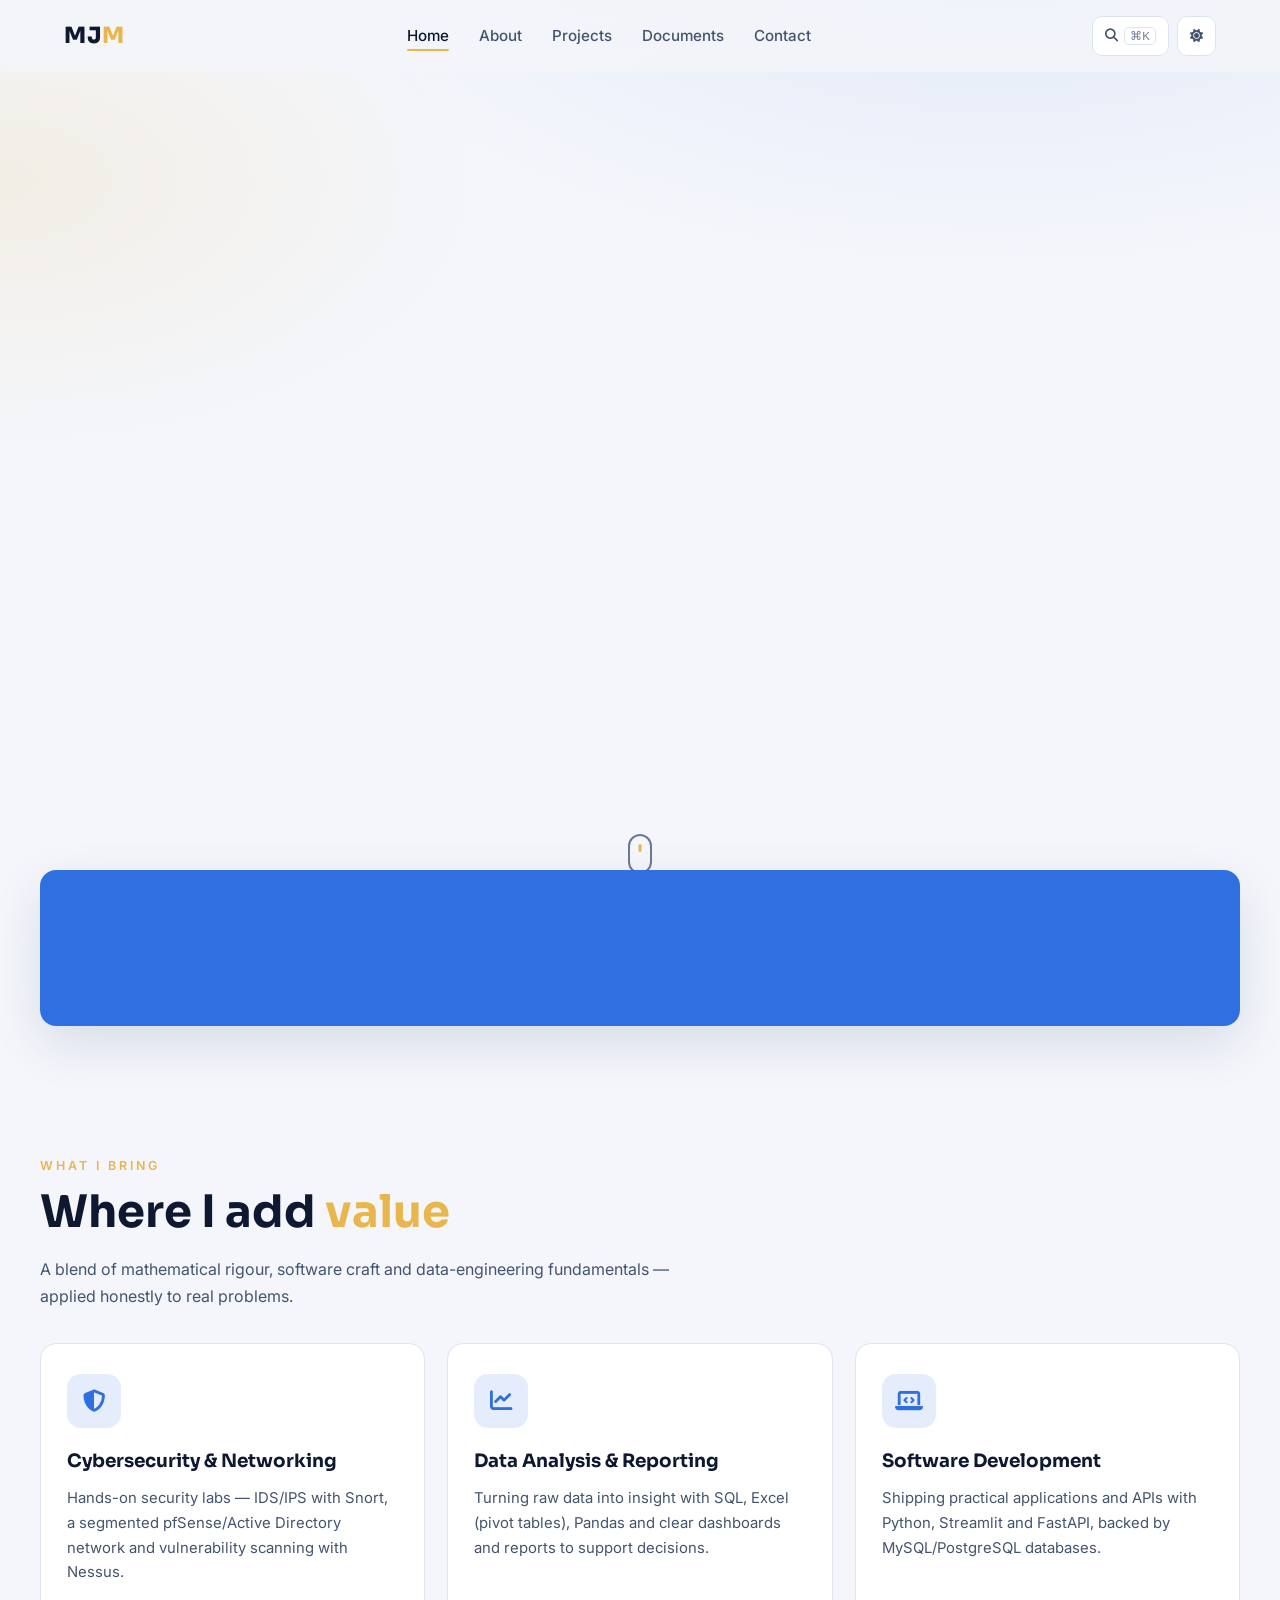
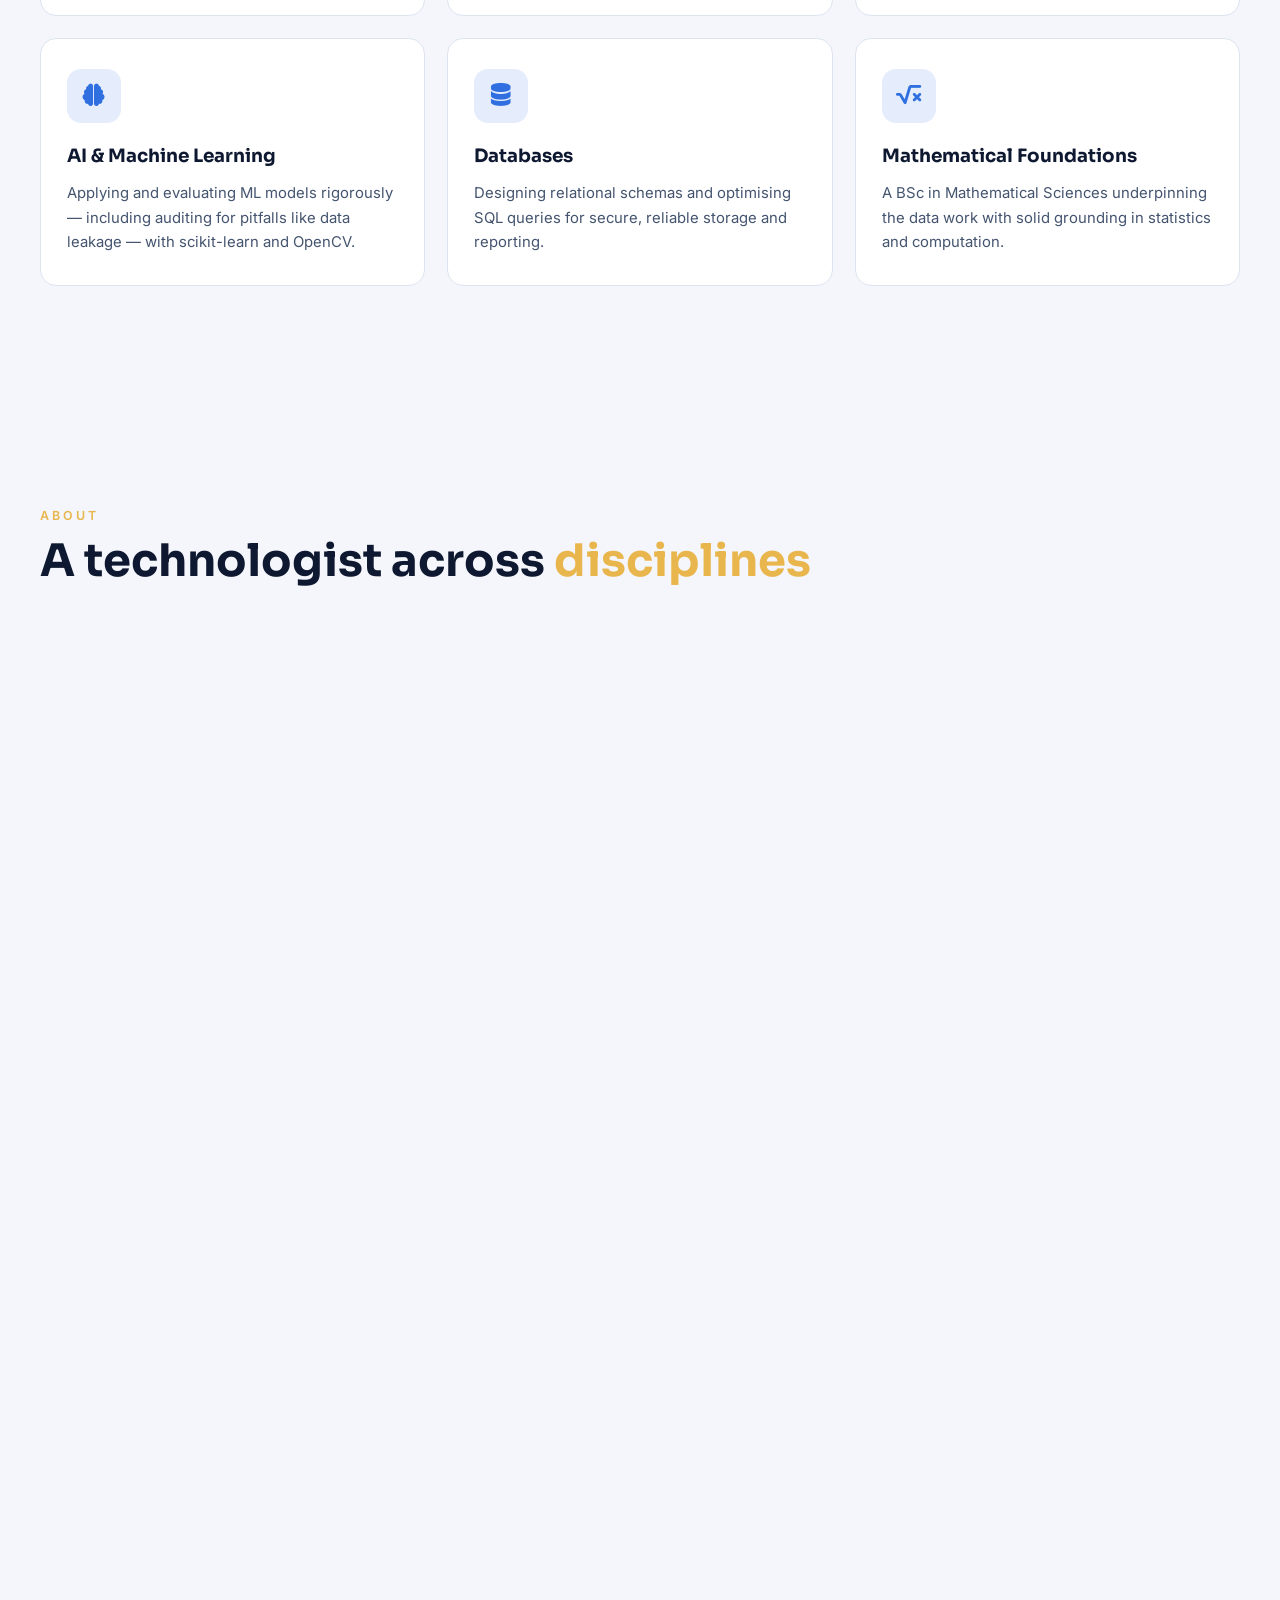
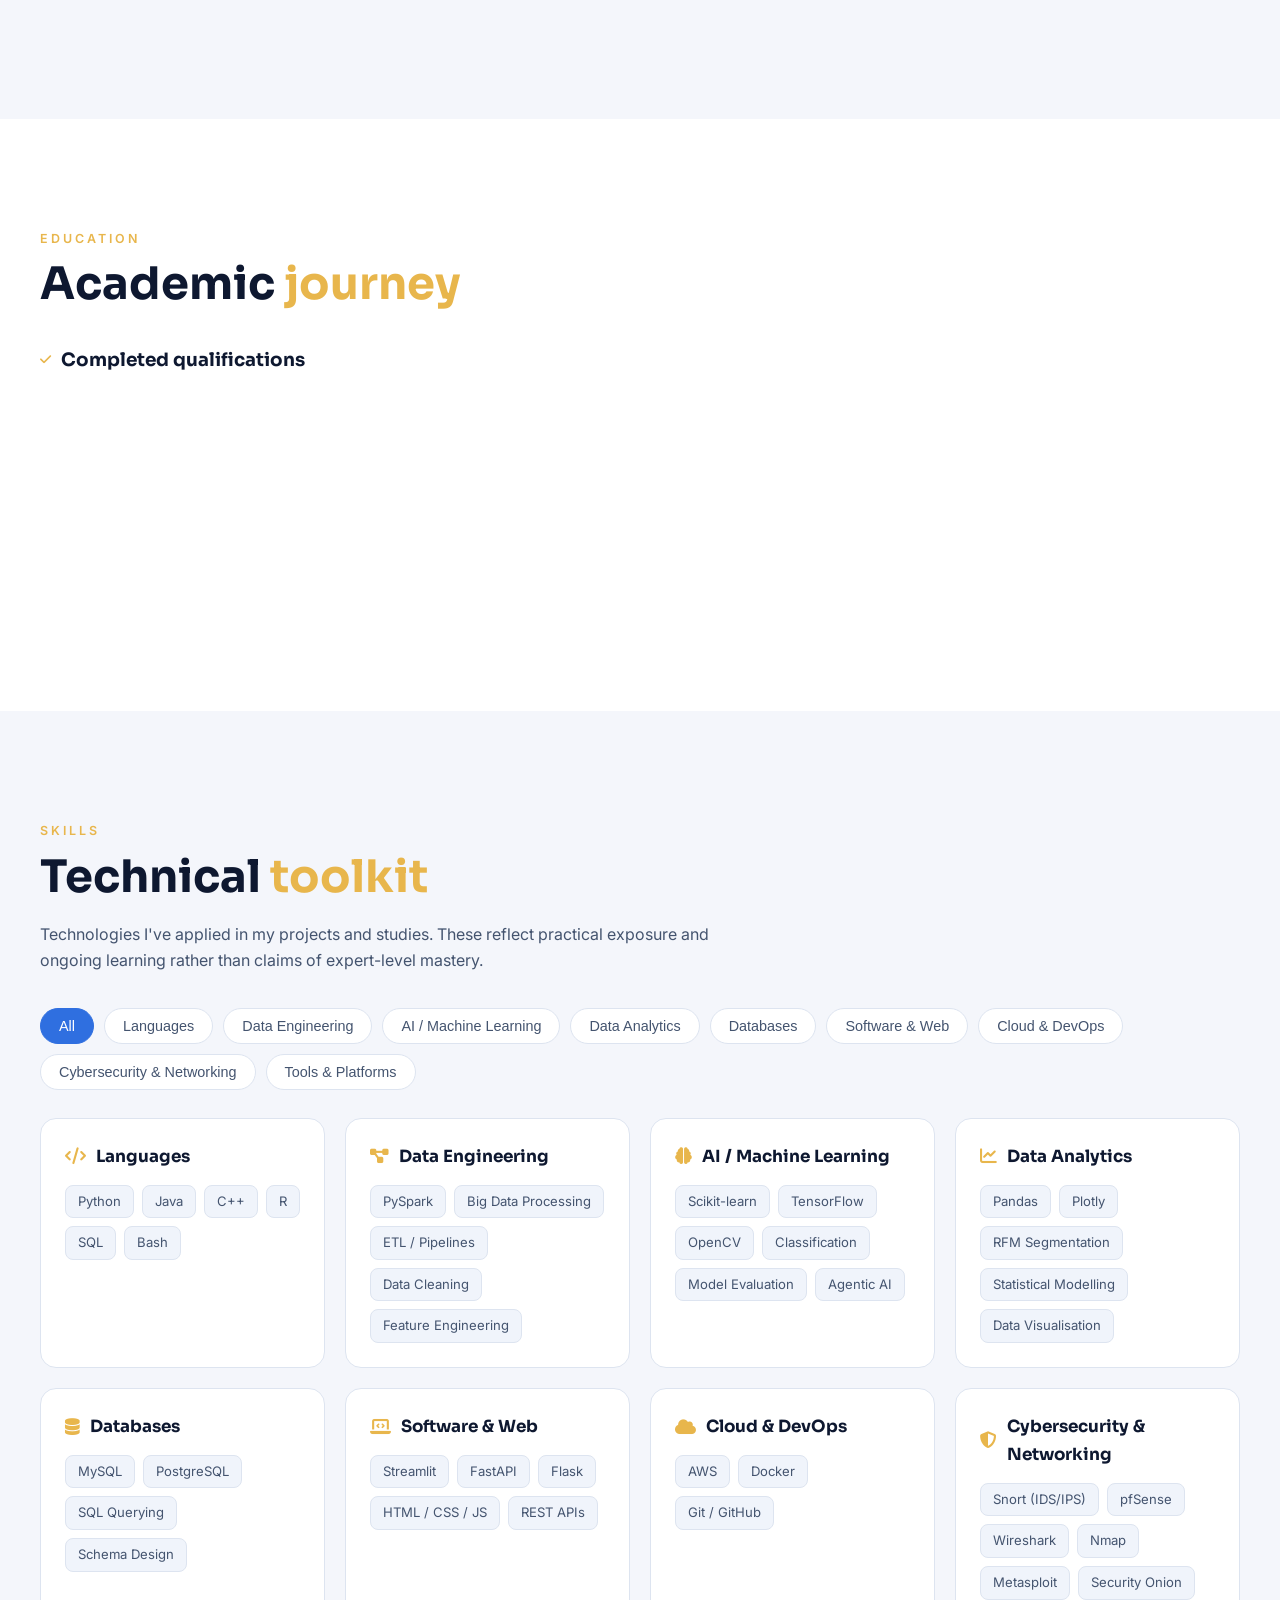
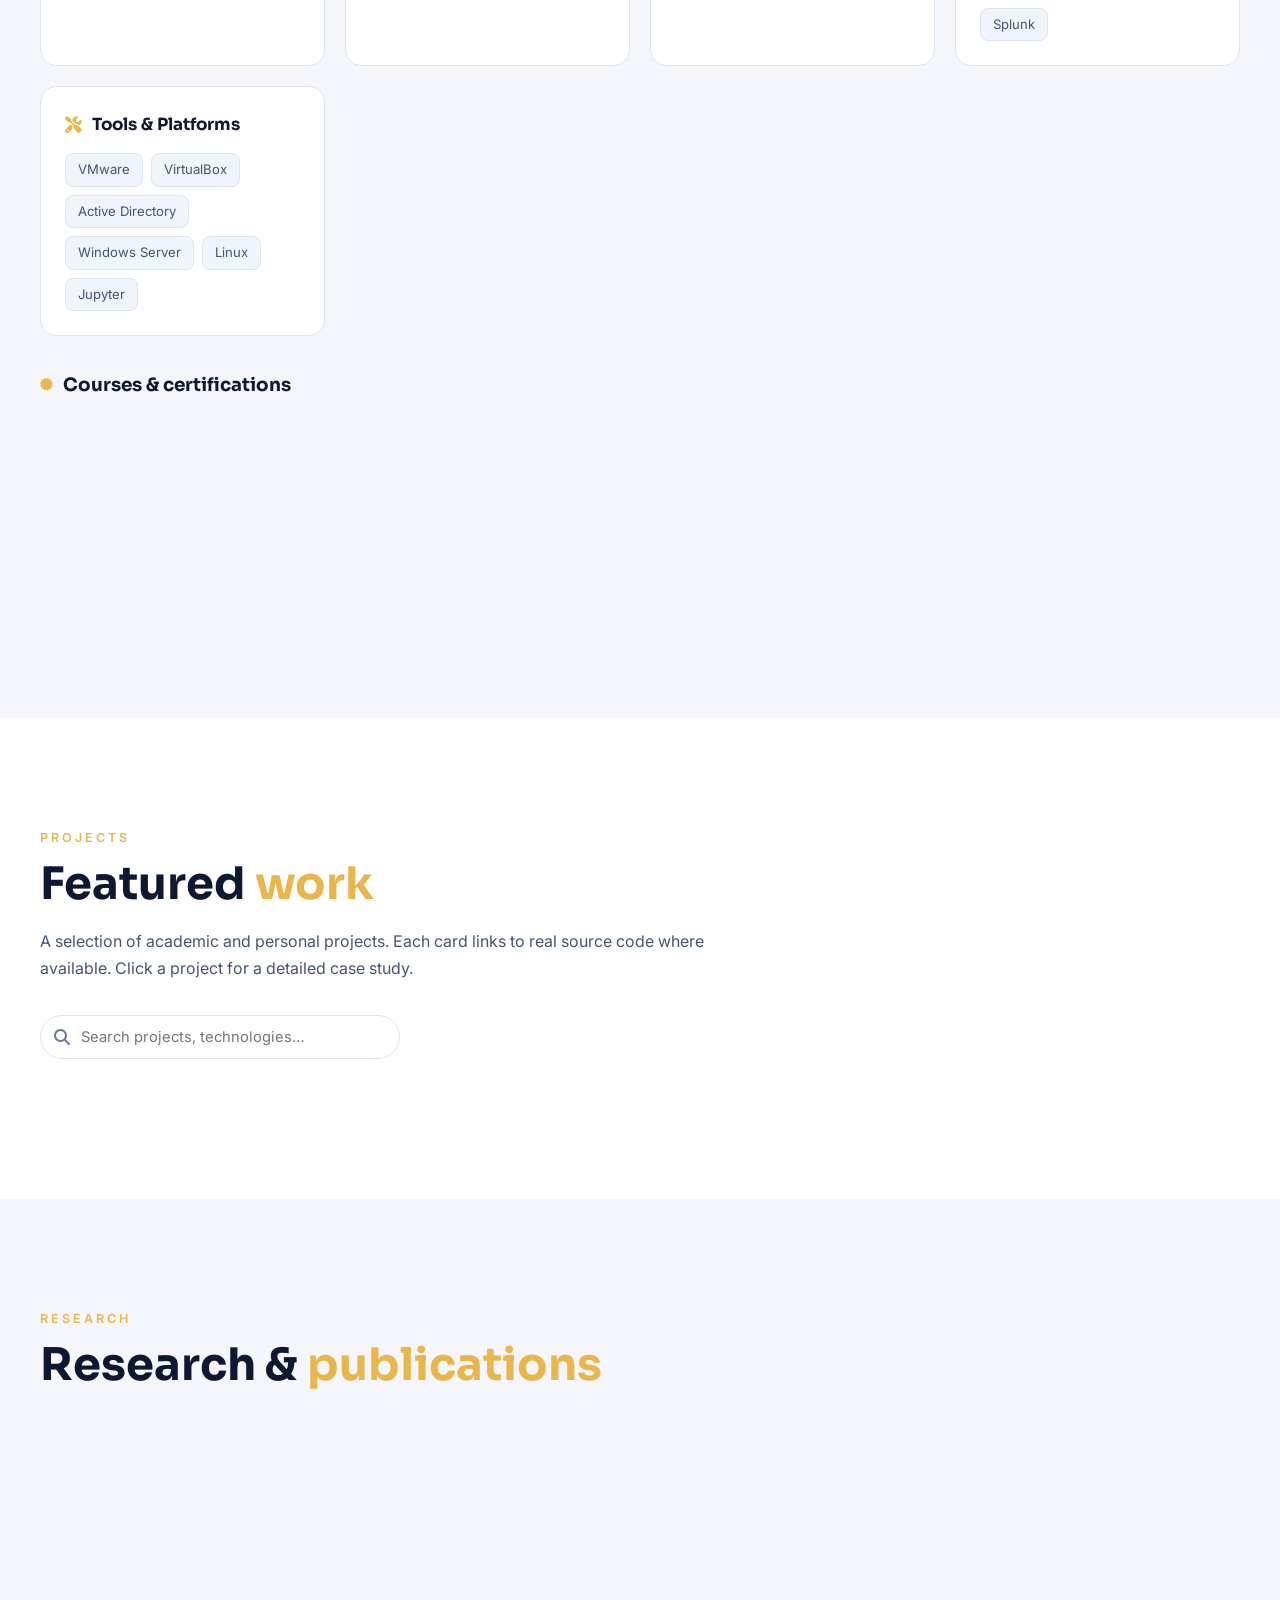
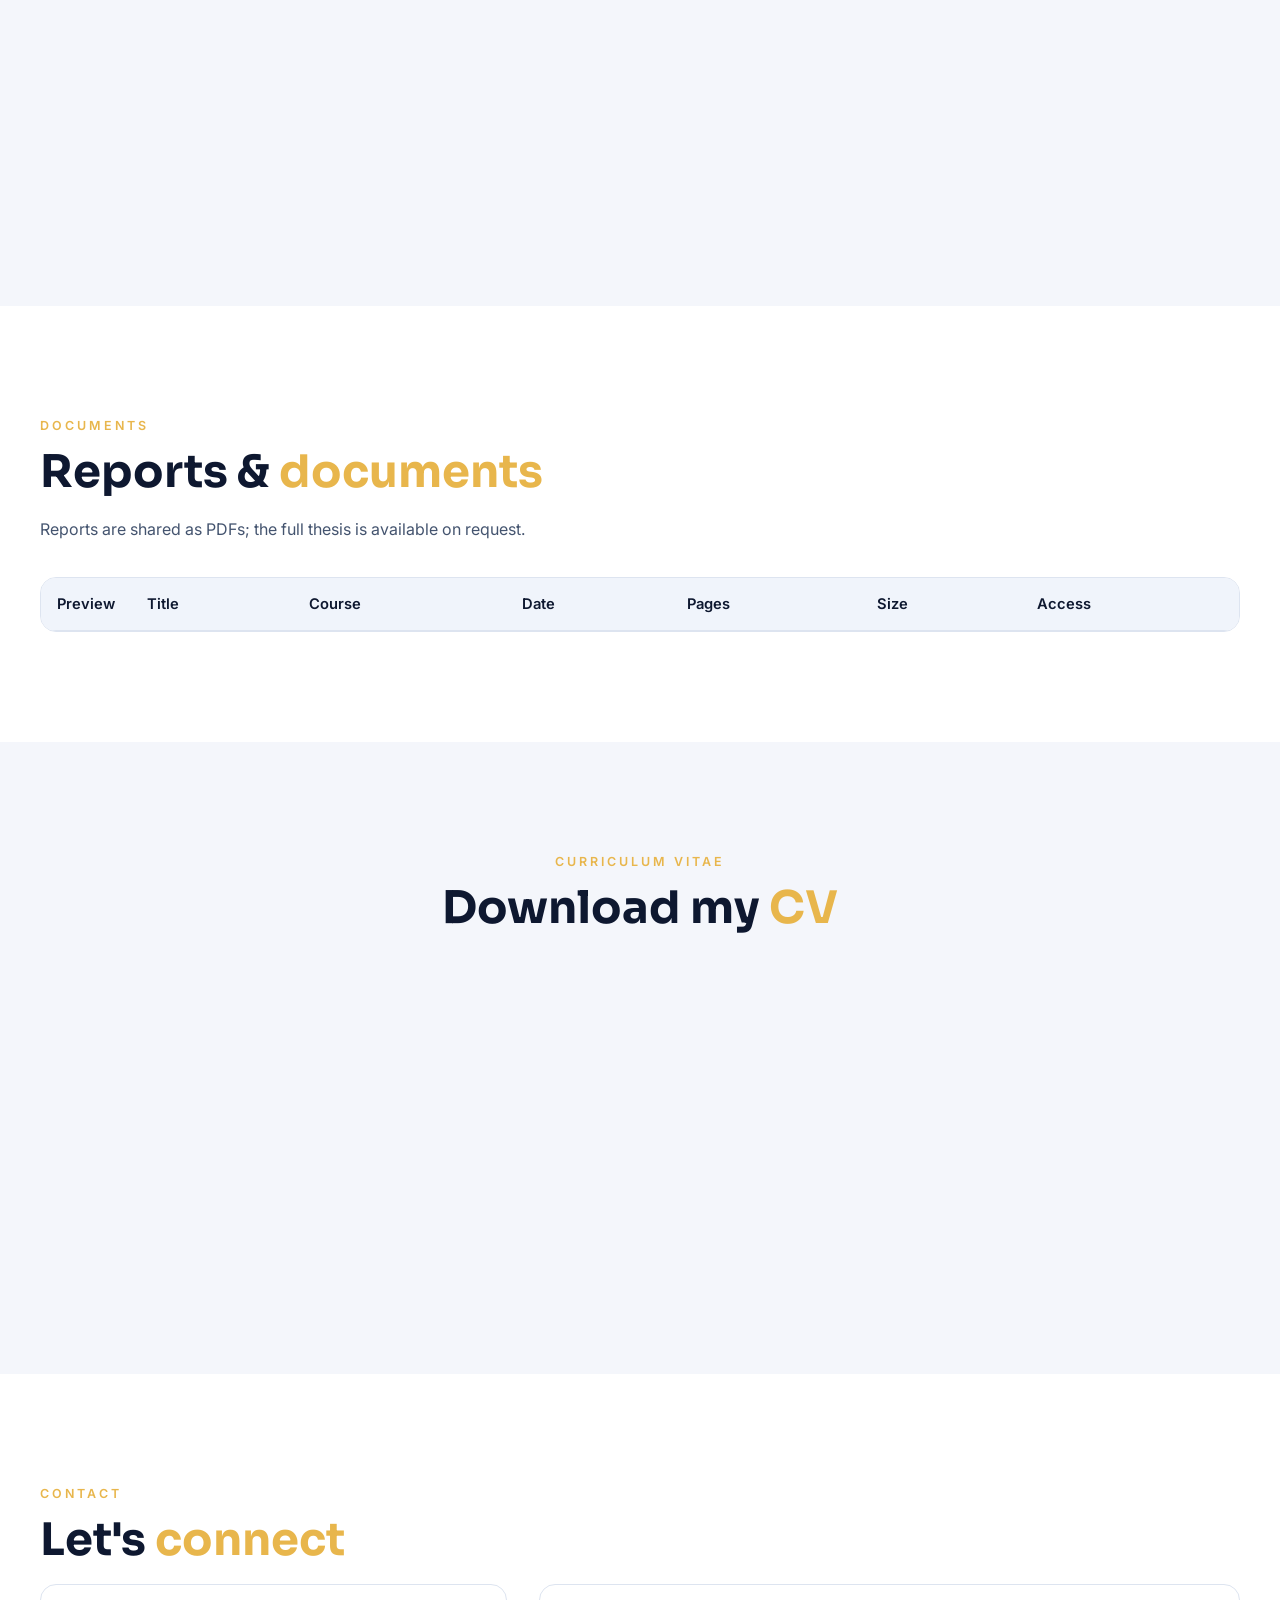
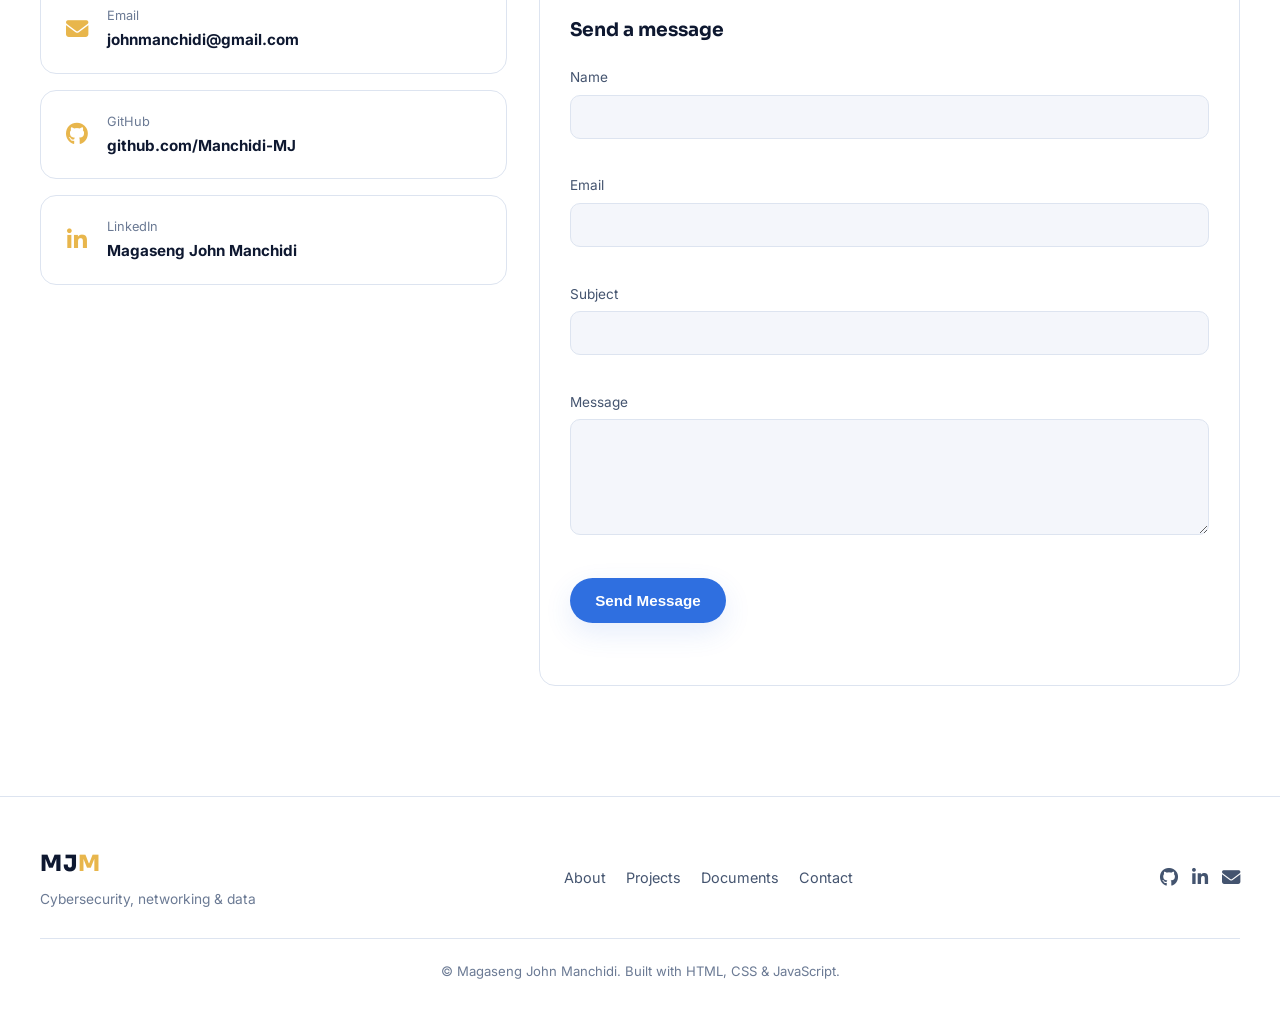
==== index.html @ a8e3e163 "Merge pull request #10 from Manchidi-MJ/p1p2/perf-a11y-prerender P1/P2: prerender (no-JS), perf, sha" ====
<!DOCTYPE html>
<html lang="en" data-theme="dark">
<head>
    <meta charset="UTF-8" />
    <meta name="viewport" content="width=device-width, initial-scale=1.0" />
    <meta name="color-scheme" content="dark light" />

    <!-- Primary Meta -->
    <title>Magaseng John Manchidi | Cybersecurity &amp; Data Analysis</title>
    <meta name="description" content="Magaseng John Manchidi — BSc Honours Computer Science (University of Limpopo, 2025), Johannesburg. Entry-level cybersecurity / SOC / network security and data analysis / reporting. Projects, research and skills." />
    <meta name="author" content="Magaseng John Manchidi" />
    <meta name="keywords" content="Magaseng John Manchidi, Cybersecurity, SOC Analyst, Network Security, Data Analysis, Data Reporting, Snort, IDS IPS, Computer Science, University of Limpopo, Johannesburg, Portfolio" />
    <link rel="canonical" href="https://manchidi-mj.github.io/my-portfolio/" />

    <!-- Open Graph -->
    <meta property="og:type" content="website" />
    <meta property="og:title" content="Magaseng John Manchidi | Cybersecurity &amp; Data Analysis" />
    <meta property="og:description" content="Computer Science Honours graduate building secure networks and turning data into decisions. Entry-level security &amp; data roles. Explore projects, research and skills." />
    <meta property="og:url" content="https://manchidi-mj.github.io/my-portfolio/" />
    <meta property="og:image" content="https://manchidi-mj.github.io/my-portfolio/images/og-image.jpg" />
    <meta property="og:image:alt" content="Magaseng John Manchidi — Cybersecurity & Data Analysis portfolio" />
    <meta property="og:image:width" content="1200" />
    <meta property="og:image:height" content="630" />
    <meta property="og:site_name" content="Magaseng John Manchidi" />

    <!-- Twitter -->
    <meta name="twitter:card" content="summary_large_image" />
    <meta name="twitter:title" content="Magaseng John Manchidi | Cybersecurity &amp; Data Analysis" />
    <meta name="twitter:description" content="CS Honours graduate building secure networks and turning data into decisions. Security &amp; data projects and research." />
    <meta name="twitter:image" content="https://manchidi-mj.github.io/my-portfolio/images/og-image.jpg" />

    <!-- Favicon (inline SVG) -->
    <link rel="icon" href="data:image/svg+xml,%3Csvg xmlns='http://www.w3.org/2000/svg' viewBox='0 0 100 100'%3E%3Crect width='100' height='100' rx='22' fill='%230b1220'/%3E%3Ctext x='50' y='68' font-family='Georgia,serif' font-size='54' font-weight='700' text-anchor='middle' fill='%23e8b64c'%3EMJ%3C/text%3E%3C/svg%3E" />

    <link rel="preconnect" href="https://fonts.googleapis.com" />
    <link rel="preconnect" href="https://fonts.gstatic.com" crossorigin />
    <link rel="stylesheet" href="https://fonts.googleapis.com/css2?family=Inter:wght@400;500;600;700&family=Sora:wght@600;700;800&display=swap" />
    <link rel="stylesheet" href="https://cdnjs.cloudflare.com/ajax/libs/font-awesome/6.5.1/css/all.min.css" />
    <link rel="stylesheet" href="style.css?v=2025103106" />

    <!-- Structured data -->
    <script type="application/ld+json">
    {
      "@context": "https://schema.org",
      "@type": "Person",
      "name": "Magaseng John Manchidi",
      "url": "https://manchidi-mj.github.io/my-portfolio/",
      "image": "https://manchidi-mj.github.io/my-portfolio/images/og-image.jpg",
      "email": "mailto:johnmanchidi@gmail.com",
      "sameAs": [
        "https://github.com/Manchidi-MJ",
        "https://www.linkedin.com/in/magaseng-john-manchidi-920442255/"
      ],
      "jobTitle": "Computer Science Honours Graduate — Cybersecurity & Data Analysis",
      "address": { "@type": "PostalAddress", "addressLocality": "Johannesburg", "addressCountry": "ZA" },
      "alumniOf": [
        { "@type": "CollegeOrUniversity", "name": "University of Limpopo" }
      ],
      "knowsAbout": ["Cybersecurity", "Network Security", "Intrusion Detection", "Data Analysis", "Data Reporting", "Computer Science", "Machine Learning"]
    }
    </script>
</head>
<body>
    <a class="skip-link" href="#main">Skip to content</a>

    <noscript>
        <div style="background:#e8b64c;color:#0b1220;padding:12px 16px;text-align:center;font-family:system-ui,sans-serif">
            This portfolio works best with JavaScript enabled. Some interactive sections (projects, skills, GitHub) need it to load.
        </div>
    </noscript>

    <!-- Loader -->
    <div class="loader" id="loader" aria-hidden="true">
        <div class="loader-content">
            <div class="loader-mark">MJM</div>
            <div class="loader-bar"><span></span></div>
        </div>
    </div>

    <!-- Scroll progress -->
    <div class="scroll-progress" id="scrollProgress" aria-hidden="true"></div>

    <!-- Header -->
    <header id="header">
        <nav class="nav" aria-label="Primary">
            <a href="#home" class="logo" aria-label="Home — Magaseng John Manchidi">
                <span class="logo-mark">MJ<span class="accent">M</span></span>
            </a>

            <ul class="nav-links" id="navLinks">
                <li><a href="#home" class="nav-link active">Home</a></li>
                <li><a href="#about" class="nav-link">About</a></li>
                <li><a href="#projects" class="nav-link">Projects</a></li>
                <li><a href="#documents" class="nav-link">Documents</a></li>
                <li><a href="#contact" class="nav-link">Contact</a></li>
            </ul>

            <div class="nav-actions">
                <button class="icon-btn palette-trigger" id="paletteTrigger" aria-label="Open command palette (Ctrl or Cmd + K)" title="Search (Ctrl/Cmd + K)">
                    <i class="fas fa-magnifying-glass" aria-hidden="true"></i>
                    <span class="kbd-hint">⌘K</span>
                </button>
                <button class="icon-btn theme-toggle" id="themeToggle" aria-label="Toggle colour theme" aria-pressed="false" title="Toggle theme">
                    <i class="fas fa-moon" aria-hidden="true"></i>
                </button>
                <button class="menu-toggle" id="menuToggle" aria-label="Toggle navigation menu" aria-expanded="false" aria-controls="navLinks">
                    <span></span><span></span><span></span>
                </button>
            </div>
        </nav>
    </header>

    <main id="main">
        <!-- ===== HERO ===== -->
        <section id="home" class="section hero" aria-label="Introduction">
            <div class="hero-grid">
                <div class="hero-text reveal">
                    <span class="availability"><span class="dot"></span> Open to entry-level roles: SOC / network security &amp; data / reporting</span>
                    <span class="eyebrow">Hello, I'm</span>
                    <h1 class="hero-name">Magaseng&nbsp;John&nbsp;Manchidi</h1>
                    <p class="hero-headline">
                        Computer&nbsp;Science Honours graduate building <strong>secure&nbsp;networks</strong>
                        and turning <strong>data&nbsp;into&nbsp;decisions</strong>.
                    </p>
                    <p class="hero-bio">
                        BSc Honours in Computer Science (University of Limpopo, 2025), based in Johannesburg. I work across
                        two tracks — <strong>cybersecurity &amp; networking</strong> and <strong>data analysis &amp;
                        reporting</strong> — with a BSc in Mathematical Sciences underpinning the data work.
                    </p>
                    <div class="hero-buttons">
                        <a href="#projects" class="btn primary">
                            <i class="fas fa-layer-group" aria-hidden="true"></i> View projects
                        </a>
                        <a href="CV.pdf" class="btn ghost" download>
                            <i class="fas fa-file-arrow-down" aria-hidden="true"></i> Download CV
                        </a>
                        <a href="#contact" class="btn ghost">
                            <i class="fas fa-paper-plane" aria-hidden="true"></i> Contact
                        </a>
                    </div>
                    <div class="hero-socials">
                        <a href="https://github.com/Manchidi-MJ" target="_blank" rel="noopener noreferrer" aria-label="GitHub profile"><i class="fab fa-github" aria-hidden="true"></i></a>
                        <a href="https://www.linkedin.com/in/magaseng-john-manchidi-920442255/" target="_blank" rel="noopener noreferrer" aria-label="LinkedIn profile"><i class="fab fa-linkedin-in" aria-hidden="true"></i></a>
                        <a href="mailto:johnmanchidi@gmail.com" aria-label="Email"><i class="fas fa-envelope" aria-hidden="true"></i></a>
                    </div>
                </div>

                <div class="hero-visual reveal">
                    <div class="portrait">
                        <picture>
                            <source type="image/webp" srcset="images/profile-480.webp 480w, images/profile.webp 800w" sizes="(max-width: 600px) 80vw, 360px" />
                            <source type="image/jpeg" srcset="images/profile.jpg" />
                            <img src="My Picture.jpg" alt="Magaseng John Manchidi, Computer Science Honours graduate, in graduation attire" width="852" height="1003" fetchpriority="high" decoding="async" />
                        </picture>
                        <div class="portrait-ring" aria-hidden="true"></div>
                    </div>
                    <div class="hero-badges" aria-hidden="true">
                        <span class="chip"><i class="fas fa-shield-halved"></i> Snort IDS/IPS</span>
                        <span class="chip"><i class="fas fa-network-wired"></i> pfSense</span>
                        <span class="chip"><i class="fas fa-chart-line"></i> SQL &amp; Excel</span>
                        <span class="chip"><i class="fab fa-python"></i> Python</span>
                    </div>
                </div>
            </div>
            <a href="#about" class="scroll-cue" aria-label="Scroll to About">
                <span class="mouse"></span>
            </a>
        </section>

        <!-- ===== STATS BAND ===== -->
        <section class="stats-band" aria-label="At a glance">
            <div class="wrap stats-grid">
                <div class="stat reveal">
                    <span class="stat-num" data-count="2">0</span>
                    <span class="stat-label">BSc degrees<br>(Maths, CS Hons)</span>
                </div>
                <div class="stat reveal">
                    <span class="stat-num" data-count="5">0</span>
                    <span class="stat-label">Project &amp; research<br>reports</span>
                </div>
                <div class="stat reveal">
                    <span class="stat-num" data-count="66">0</span>
                    <span class="stat-label">Page Snort<br>IDS/IPS report</span>
                </div>
                <div class="stat reveal">
                    <span class="stat-num" data-count="3">0</span>
                    <span class="stat-label">Cisco / CHPC<br>courses</span>
                </div>
            </div>
        </section>

        <!-- ===== WHAT I BRING ===== -->
        <section id="services" class="section" aria-labelledby="services-title">
            <div class="wrap">
                <p class="kicker">What I bring</p>
                <h2 class="section-title" id="services-title">Where I add <span class="accent">value</span></h2>
                <p class="section-lead">
                    A blend of mathematical rigour, software craft and data-engineering fundamentals — applied honestly
                    to real problems.
                </p>
                <div class="services-grid" id="servicesGrid"></div>
            </div>
        </section>

        <!-- ===== ABOUT ===== -->
        <section id="about" class="section" aria-labelledby="about-title">
            <div class="wrap">
                <p class="kicker">About</p>
                <h2 class="section-title" id="about-title">A technologist across <span class="accent">disciplines</span></h2>
                <div class="about-layout">
                    <div class="about-photo reveal">
                        <picture>
                            <source type="image/webp" srcset="images/profile-480.webp 480w, images/profile.webp 800w" sizes="(max-width: 600px) 80vw, 360px" />
                            <source type="image/jpeg" srcset="images/profile.jpg" />
                            <img src="My Picture.jpg" alt="Magaseng John Manchidi" width="852" height="1003" loading="lazy" decoding="async" />
                        </picture>
                    </div>
                    <div class="about-body reveal">
                        <p>
                            I'm <strong>Magaseng John Manchidi</strong>, a South African <strong>Computer Science Honours
                            graduate</strong> (University of Limpopo, 2025) working across two tracks: <strong>security &amp;
                            networking</strong> and <strong>data &amp; analytics</strong>. My academic journey began with a BSc
                            in Mathematical Sciences and continued through BSc Honours in Computer Science.
                        </p>
                        <p>
                            I'm drawn to problems where mathematics, software and data meet — building data pipelines,
                            exploring machine-learning methods honestly (including auditing them for pitfalls such as data
                            leakage), and shipping practical tools. I value clear reasoning, reproducible work and
                            continuous learning across software engineering, AI/ML, databases, cloud, and cybersecurity.
                        </p>
                        <ul class="about-facts">
                            <li><i class="fas fa-location-dot" aria-hidden="true"></i> Johannesburg, South Africa</li>
                            <li><i class="fas fa-graduation-cap" aria-hidden="true"></i> BSc Honours, Computer Science (2025)</li>
                            <li><i class="fas fa-code-branch" aria-hidden="true"></i> Open to entry-level roles &amp; collaboration</li>
                        </ul>
                        <div class="about-interests" id="interestTags"></div>
                    </div>
                </div>
            </div>
        </section>

        <!-- ===== EDUCATION ===== -->
        <section id="education" class="section alt" aria-labelledby="edu-title">
            <div class="wrap">
                <p class="kicker">Education</p>
                <h2 class="section-title" id="edu-title">Academic <span class="accent">journey</span></h2>

                <h3 class="subhead"><i class="fas fa-check accent-ico" aria-hidden="true"></i> Completed qualifications</h3>
                <div class="edu-current">
                    <article class="edu-card featured reveal">
                        <span class="edu-flag">Latest</span>
                        <h4>BSc Honours in Computer Science</h4>
                        <p class="edu-org"><i class="fas fa-university" aria-hidden="true"></i> University of Limpopo, South Africa</p>
                        <p class="edu-date"><i class="fas fa-calendar" aria-hidden="true"></i> Completed 2025</p>
                        <p class="edu-note">Honours research evaluating machine-learning techniques for ransomware detection.</p>
                    </article>
                    <article class="edu-card featured reveal">
                        <span class="edu-flag">Foundation</span>
                        <h4>BSc in Mathematical Sciences</h4>
                        <p class="edu-org"><i class="fas fa-university" aria-hidden="true"></i> University of Limpopo, South Africa</p>
                        <p class="edu-date"><i class="fas fa-calendar" aria-hidden="true"></i> Completed 2024</p>
                        <p class="edu-note">Mathematical foundations in analysis, statistics and computation underpinning my data work.</p>
                    </article>
                </div>

            </div>
        </section>

        <!-- ===== SKILLS ===== -->
        <section id="skills" class="section" aria-labelledby="skills-title">
            <div class="wrap">
                <p class="kicker">Skills</p>
                <h2 class="section-title" id="skills-title">Technical <span class="accent">toolkit</span></h2>
                <p class="section-lead">
                    Technologies I've applied in my projects and studies. These reflect practical exposure and ongoing
                    learning rather than claims of expert-level mastery.
                </p>
                <div class="skills-filter" id="skillsFilter" role="tablist" aria-label="Filter skills by category"></div>
                <div class="skills-grid" id="skillsGrid"></div>

                <h3 class="subhead" id="cert-title"><i class="fas fa-certificate accent-ico" aria-hidden="true"></i> Courses &amp; certifications</h3>
                <div class="cert-grid">
                    <article class="cert-card reveal">
                        <i class="fas fa-certificate cert-ico" aria-hidden="true"></i>
                        <h4>Cisco Cybersecurity Essentials</h4>
                        <p class="cert-org">Cisco Networking Academy</p>
                    </article>
                    <article class="cert-card reveal">
                        <i class="fas fa-certificate cert-ico" aria-hidden="true"></i>
                        <h4>Cisco Data Science Essentials</h4>
                        <p class="cert-org">Cisco Networking Academy</p>
                    </article>
                    <article class="cert-card reveal">
                        <i class="fas fa-certificate cert-ico" aria-hidden="true"></i>
                        <h4>CHPC Programme</h4>
                        <p class="cert-org">NITheCS (National Institute for Theoretical and Computational Sciences)</p>
                    </article>
                </div>
            </div>
        </section>

        <!-- ===== PROJECTS ===== -->
        <section id="projects" class="section alt" aria-labelledby="proj-title">
            <div class="wrap">
                <p class="kicker">Projects</p>
                <h2 class="section-title" id="proj-title">Featured <span class="accent">work</span></h2>
                <p class="section-lead">
                    A selection of academic and personal projects. Each card links to real source code where available.
                    Click a project for a detailed case study.
                </p>

                <div class="projects-controls">
                    <div class="search-box">
                        <i class="fas fa-magnifying-glass" aria-hidden="true"></i>
                        <input type="search" id="projectSearch" placeholder="Search projects, technologies…" aria-label="Search projects" />
                    </div>
                    <div class="projects-filter" id="projectsFilter" role="tablist" aria-label="Filter projects by category"></div>
                </div>

                <div class="projects-grid" id="projectsContainer" aria-live="polite"></div>
                <p class="empty-state" id="projectsEmpty" hidden>
                    <i class="fas fa-folder-open" aria-hidden="true"></i>
                    No projects match your search. Try a different keyword or category.
                </p>
            </div>
        </section>

        <!-- ===== RESEARCH ===== -->
        <section id="research" class="section" aria-labelledby="research-title">
            <div class="wrap">
                <p class="kicker">Research</p>
                <h2 class="section-title" id="research-title">Research &amp; <span class="accent">publications</span></h2>

                <article class="research-feature reveal">
                    <span class="research-badge">Honours Thesis · 2025</span>
                    <h3>Evaluating Machine Learning Techniques for Adaptive Ransomware Detection</h3>
                    <p class="research-meta">
                        <span><i class="fas fa-users" aria-hidden="true"></i> Supervisors: Dr S.S. Mapunya, Prof M. Velempini</span>
                        <span><i class="fas fa-building-columns" aria-hidden="true"></i> University of Limpopo</span>
                    </p>
                    <p>
                        A comparative evaluation of supervised and unsupervised machine-learning models for ransomware
                        detection using public datasets (Malimg, Microsoft BIG 2015). The study examined ensemble methods —
                        reporting a best Random Forest accuracy of 99.34% on the evaluated data — and discussed feature
                        importance and adaptability toward previously unseen variants.
                    </p>
                    <div class="tag-row">
                        <span class="tag">Python</span><span class="tag">Scikit-learn</span>
                        <span class="tag">TensorFlow</span><span class="tag">Pandas</span>
                    </div>
                    <a href="mailto:johnmanchidi@gmail.com?subject=Request%20for%20full%20honours%20thesis%20(Ransomware%20Detection)&amp;body=Hi%20Magaseng%2C%20please%20could%20you%20share%20the%20full%20honours%20thesis%3F" class="link-arrow">Request full report <i class="fas fa-envelope" aria-hidden="true"></i></a>
                </article>

                <div class="research-grid" id="researchGrid"></div>
            </div>
        </section>

        <!-- ===== DOCUMENTS ===== -->
        <section id="documents" class="section alt" aria-labelledby="docs-title">
            <div class="wrap">
                <p class="kicker">Documents</p>
                <h2 class="section-title" id="docs-title">Reports &amp; <span class="accent">documents</span></h2>
                <p class="section-lead">
                    Reports are shared as PDFs; the full thesis is available on request.
                </p>
                <noscript>
                    <ul class="docs-noscript">
                        <li><a href="docs/ids-ips-snort-report.pdf">IDS/IPS with Snort — report (PDF)</a></li>
                        <li><a href="docs/cybersecurity-homelab-report.pdf">Cybersecurity HomeLab — report (PDF)</a></li>
                        <li><a href="docs/post-attack-procedures-report.pdf">Inadequate Post-Attack Procedures — report (PDF)</a></li>
                        <li><a href="docs/mobile-edge-computing-assignment.pdf">Mobile Edge Computing — research assignment (PDF)</a></li>
                        <li><a href="CV.pdf">Curriculum Vitae (PDF)</a></li>
                    </ul>
                </noscript>
                <div class="docs-table-wrap">
                    <table class="docs-table" id="docsTable" aria-label="Project and research documents">
                        <thead>
                            <tr>
                                <th scope="col" class="docs-thumb-col">Preview</th>
                                <th scope="col">Title</th>
                                <th scope="col">Course</th>
                                <th scope="col">Date</th>
                                <th scope="col">Pages</th>
                                <th scope="col">Size</th>
                                <th scope="col">Access</th>
                            </tr>
                        </thead>
                        <tbody id="docsBody"></tbody>
                    </table>
                </div>
            </div>
        </section>

        <!-- ===== CV ===== -->
        <section id="cv" class="section" aria-labelledby="cv-title">
            <div class="wrap center-wrap">
                <p class="kicker">Curriculum Vitae</p>
                <h2 class="section-title" id="cv-title">Download my <span class="accent">CV</span></h2>
                <div class="cv-card reveal" id="cvCard">
                    <i class="fas fa-file-lines cv-ico" aria-hidden="true"></i>
                    <p class="cv-text" id="cvText">
                        A dedicated, up-to-date CV file has not yet been added to this repository.
                    </p>
                    <div class="cv-actions" id="cvActions">
                        <span class="cv-pending"><i class="fas fa-circle-info" aria-hidden="true"></i> CV coming soon</span>
                    </div>
                    <p class="cv-hint" id="cvHint">
                        To enable a download button, add a privacy-checked <code>CV.pdf</code> (no phone number) to the
                        repository root — verified with <code>pdftotext</code> before publishing.
                    </p>
                </div>
            </div>
        </section>

        <!-- ===== CONTACT ===== -->
        <section id="contact" class="section alt" aria-labelledby="contact-title">
            <div class="wrap">
                <p class="kicker">Contact</p>
                <h2 class="section-title" id="contact-title">Let's <span class="accent">connect</span></h2>
                <div class="contact-layout">
                    <div class="contact-info">
                        <a class="contact-card" href="mailto:johnmanchidi@gmail.com">
                            <i class="fas fa-envelope" aria-hidden="true"></i>
                            <div><span>Email</span><strong>johnmanchidi@gmail.com</strong></div>
                        </a>
                        <a class="contact-card" href="https://github.com/Manchidi-MJ" target="_blank" rel="noopener noreferrer">
                            <i class="fab fa-github" aria-hidden="true"></i>
                            <div><span>GitHub</span><strong>github.com/Manchidi-MJ</strong></div>
                        </a>
                        <a class="contact-card" href="https://www.linkedin.com/in/magaseng-john-manchidi-920442255/" target="_blank" rel="noopener noreferrer">
                            <i class="fab fa-linkedin-in" aria-hidden="true"></i>
                            <div><span>LinkedIn</span><strong>Magaseng John Manchidi</strong></div>
                        </a>
                    </div>

                    <form class="contact-form" id="contactForm" action="https://api.web3forms.com/submit" method="POST" novalidate>
                        <input type="hidden" name="access_key" value="e11f1f1b-b689-4f02-a31f-b3d399b836d4" />
                        <input type="hidden" name="from_name" value="Portfolio Contact Form" />
                        <h3>Send a message</h3>

                        <div class="form-group">
                            <label for="cf-name">Name</label>
                            <input type="text" id="cf-name" name="name" required autocomplete="name" />
                            <span class="field-error" data-for="cf-name"></span>
                        </div>
                        <div class="form-group">
                            <label for="cf-email">Email</label>
                            <input type="email" id="cf-email" name="email" required autocomplete="email" />
                            <span class="field-error" data-for="cf-email"></span>
                        </div>
                        <div class="form-group">
                            <label for="cf-subject">Subject</label>
                            <input type="text" id="cf-subject" name="subject" required />
                            <span class="field-error" data-for="cf-subject"></span>
                        </div>
                        <div class="form-group">
                            <label for="cf-message">Message</label>
                            <textarea id="cf-message" name="message" rows="5" required></textarea>
                            <span class="field-error" data-for="cf-message"></span>
                        </div>
                        <!-- Honeypot -->
                        <input type="checkbox" name="botcheck" class="hp" style="display:none" tabindex="-1" autocomplete="off" aria-hidden="true" />

                        <button type="submit" class="btn primary" id="cfSubmit">
                            <span class="btn-label">Send Message</span>
                            <i class="fas fa-spinner fa-spin btn-spinner" aria-hidden="true"></i>
                        </button>
                        <p class="form-status" id="formStatus" role="status" aria-live="polite"></p>
                    </form>
                </div>
            </div>
        </section>
    </main>

    <!-- Back to top -->
    <button class="back-to-top" id="backToTop" aria-label="Back to top">
        <i class="fas fa-arrow-up" aria-hidden="true"></i>
    </button>

    <!-- ===== COMMAND PALETTE ===== -->
    <div class="palette-overlay" id="paletteOverlay" hidden>
        <div class="palette" role="dialog" aria-modal="true" aria-label="Command palette">
            <div class="palette-input-row">
                <i class="fas fa-magnifying-glass" aria-hidden="true"></i>
                <input type="text" id="paletteInput" placeholder="Jump to a section or action…" aria-label="Search commands" autocomplete="off" />
                <span class="palette-esc">Esc</span>
            </div>
            <ul class="palette-list" id="paletteList" role="listbox" aria-label="Commands"></ul>
            <p class="palette-empty" id="paletteEmpty" hidden>No matching commands.</p>
        </div>
    </div>

    <footer>
        <div class="footer-content">
            <div class="footer-brand">
                <span class="logo-mark">MJ<span class="accent">M</span></span>
                <p>Cybersecurity, networking &amp; data</p>
            </div>
            <nav class="footer-links" aria-label="Footer">
                <a href="#about">About</a>
                <a href="#projects">Projects</a>
                <a href="#documents">Documents</a>
                <a href="#contact">Contact</a>
            </nav>
            <div class="footer-socials">
                <a href="https://github.com/Manchidi-MJ" target="_blank" rel="noopener noreferrer" aria-label="GitHub"><i class="fab fa-github" aria-hidden="true"></i></a>
                <a href="https://www.linkedin.com/in/magaseng-john-manchidi-920442255/" target="_blank" rel="noopener noreferrer" aria-label="LinkedIn"><i class="fab fa-linkedin-in" aria-hidden="true"></i></a>
                <a href="mailto:johnmanchidi@gmail.com" aria-label="Email"><i class="fas fa-envelope" aria-hidden="true"></i></a>
            </div>
        </div>
        <p class="footer-copy">&copy; <span id="year"></span> Magaseng John Manchidi. Built with HTML, CSS &amp; JavaScript.</p>
    </footer>

    <!-- Project case-study modal -->
    <div class="modal-overlay" id="projectModal" hidden>
        <div class="modal" role="dialog" aria-modal="true" aria-labelledby="modalTitle">
            <button class="modal-close" id="modalClose" aria-label="Close case study"><i class="fas fa-times" aria-hidden="true"></i></button>
            <div class="modal-body" id="modalBody"></div>
        </div>
    </div>

    <script src="data.js?v=2025103106" defer></script>
    <script src="script.js?v=2025103106" defer></script>
</body>
</html>
---- style.css ----
/* =========================================================
   Magaseng John Manchidi — Portfolio
   Design system: deep navy / charcoal, blue + gold accents
   ========================================================= */

/* ---------- Theme tokens ---------- */
:root {
    --nav-h: 72px;
    --maxw: 1200px;
    --radius: 16px;
    --radius-sm: 10px;
    --ease: cubic-bezier(0.22, 1, 0.36, 1);
    --t-fast: 0.18s ease;
    --t: 0.3s var(--ease);

    --blue: #4c8dff;
    --blue-strong: #2f6fe0;
    --gold: #e8b64c;
    --gold-soft: #f2cd7a;

    --font-sans: 'Inter', system-ui, -apple-system, Segoe UI, Roboto, sans-serif;
    --font-display: 'Sora', var(--font-sans);
}

/* Dark (default) */
[data-theme="dark"] {
    --bg: #0b1220;
    --bg-2: #0f1830;
    --surface: #121d38;
    --surface-2: #16244450;
    --border: #243356;
    --text: #e7ecf5;
    --text-muted: #9fb0cd;
    --text-dim: #6f82a6;
    --shadow: 0 18px 50px rgba(0, 0, 0, 0.45);
    --shadow-sm: 0 8px 24px rgba(0, 0, 0, 0.3);
    --glow: rgba(76, 141, 255, 0.18);
    --hero-grad: radial-gradient(1200px 600px at 75% -10%, rgba(76,141,255,0.16), transparent 60%),
                 radial-gradient(900px 500px at 0% 20%, rgba(232,182,76,0.08), transparent 55%);
}

/* Light */
[data-theme="light"] {
    --bg: #f4f6fb;
    --bg-2: #ffffff;
    --surface: #ffffff;
    --surface-2: #f0f4fb;
    --border: #dde4f0;
    --text: #0e1830;
    --text-muted: #44546f;
    --text-dim: #6b7a94;
    --shadow: 0 18px 50px rgba(20, 40, 90, 0.12);
    --shadow-sm: 0 8px 24px rgba(20, 40, 90, 0.08);
    --glow: rgba(47, 111, 224, 0.12);
    --blue: #2f6fe0;
    --hero-grad: radial-gradient(1200px 600px at 78% -10%, rgba(47,111,224,0.1), transparent 60%),
                 radial-gradient(900px 500px at 0% 20%, rgba(232,182,76,0.12), transparent 55%);
}

/* ---------- Reset ---------- */
*, *::before, *::after { margin: 0; padding: 0; box-sizing: border-box; }
html { scroll-behavior: smooth; scroll-padding-top: var(--nav-h); }
body {
    font-family: var(--font-sans);
    background: var(--bg);
    color: var(--text);
    line-height: 1.65;
    overflow-x: hidden;
    -webkit-font-smoothing: antialiased;
    transition: background var(--t), color var(--t);
}
img { max-width: 100%; display: block; }
a { color: inherit; text-decoration: none; }
/* Global guard: the hidden attribute must always hide, even when a later
   rule sets display (e.g. flex) on the same element. */
[hidden] { display: none !important; }
ul { list-style: none; }
.accent { color: var(--gold); }

.skip-link {
    position: absolute; left: 12px; top: -60px; z-index: 2000;
    background: var(--gold); color: #0b1220; padding: 10px 16px;
    border-radius: 8px; font-weight: 600; transition: top var(--t-fast);
}
.skip-link:focus { top: 12px; }

:focus-visible {
    outline: 2px solid var(--blue);
    outline-offset: 3px;
    border-radius: 4px;
}

/* ---------- Loader ---------- */
.loader {
    position: fixed; inset: 0; z-index: 9999;
    background: var(--bg);
    display: grid; place-items: center;
    transition: opacity 0.5s, visibility 0.5s;
    /* CSS-only safety net: even if JS never runs, the loader fades away. */
    animation: loader-autohide 0s linear 4s forwards;
}
.loader.hidden { opacity: 0; visibility: hidden; }
@keyframes loader-autohide { to { opacity: 0; visibility: hidden; } }
.loader-mark {
    font-family: var(--font-display); font-size: 2.4rem; font-weight: 800;
    letter-spacing: 6px; color: var(--text); text-align: center; margin-bottom: 18px;
}
.loader-bar { width: 220px; height: 3px; background: var(--border); border-radius: 3px; overflow: hidden; }
.loader-bar span { display: block; height: 100%; width: 0; background: linear-gradient(90deg, var(--blue), var(--gold)); animation: load 1.3s var(--ease) forwards; }
@keyframes load { to { width: 100%; } }

/* ---------- Scroll progress ---------- */
.scroll-progress {
    position: fixed; top: 0; left: 0; height: 3px; width: 0;
    background: linear-gradient(90deg, var(--blue), var(--gold));
    z-index: 1200;
}

/* ---------- Header / Nav ---------- */
header {
    position: fixed; top: 0; left: 0; width: 100%; z-index: 1000;
    height: var(--nav-h);
    background: color-mix(in srgb, var(--bg) 80%, transparent);
    backdrop-filter: blur(14px);
    border-bottom: 1px solid transparent;
    transition: border-color var(--t), background var(--t), box-shadow var(--t);
}
header.scrolled { border-color: var(--border); box-shadow: var(--shadow-sm); }
.nav {
    max-width: var(--maxw); height: 100%; margin: 0 auto; padding: 0 24px;
    display: flex; align-items: center; justify-content: space-between;
}
.logo-mark { font-family: var(--font-display); font-weight: 800; font-size: 1.4rem; letter-spacing: 1px; }
.nav-links { display: flex; gap: 6px; }
.nav-link {
    position: relative; padding: 8px 12px; border-radius: 8px;
    color: var(--text-muted); font-weight: 500; font-size: 0.95rem;
    transition: color var(--t-fast), background var(--t-fast);
}
.nav-link:hover { color: var(--text); }
.nav-link.active { color: var(--text); }
.nav-link.active::after {
    content: ''; position: absolute; left: 12px; right: 12px; bottom: 2px; height: 2px;
    background: var(--gold); border-radius: 2px;
}
.nav-actions { display: flex; align-items: center; gap: 8px; }
.icon-btn {
    display: inline-flex; align-items: center; gap: 6px;
    background: var(--surface); border: 1px solid var(--border); color: var(--text-muted);
    height: 40px; padding: 0 12px; border-radius: 10px; cursor: pointer;
    transition: var(--t-fast);
}
.icon-btn:hover { color: var(--text); border-color: var(--blue); }
.kbd-hint { font-size: 0.72rem; color: var(--text-dim); border: 1px solid var(--border); border-radius: 5px; padding: 1px 5px; }
.menu-toggle { display: none; flex-direction: column; gap: 5px; width: 42px; height: 40px; align-items: center; justify-content: center; background: var(--surface); border: 1px solid var(--border); border-radius: 10px; cursor: pointer; }
.menu-toggle span { width: 20px; height: 2px; background: var(--text); border-radius: 2px; transition: var(--t-fast); }
.menu-toggle.active span:nth-child(1) { transform: translateY(7px) rotate(45deg); }
.menu-toggle.active span:nth-child(2) { opacity: 0; }
.menu-toggle.active span:nth-child(3) { transform: translateY(-7px) rotate(-45deg); }

/* ---------- Layout ---------- */
.section { padding: 110px 24px; position: relative; }
.section.alt { background: var(--bg-2); }
.wrap { max-width: var(--maxw); margin: 0 auto; }
.center-wrap { max-width: 760px; margin: 0 auto; text-align: center; }
.center { text-align: center; margin-top: 36px; }
.kicker { text-transform: uppercase; letter-spacing: 3px; font-size: 0.78rem; font-weight: 600; color: var(--gold); margin-bottom: 10px; }
.section-title { font-family: var(--font-display); font-size: clamp(1.9rem, 4vw, 2.8rem); font-weight: 700; line-height: 1.15; margin-bottom: 18px; }
.section-lead { color: var(--text-muted); max-width: 680px; margin-bottom: 34px; }
.section-note { color: var(--text-dim); font-size: 0.9rem; margin-top: 28px; display: flex; gap: 8px; align-items: center; }
.subhead { font-family: var(--font-display); font-size: 1.15rem; margin: 34px 0 20px; display: flex; align-items: center; gap: 10px; }
.accent-ico { color: var(--gold); font-size: 0.8rem; }

/* ---------- Buttons ---------- */
.btn {
    display: inline-flex; align-items: center; gap: 9px;
    padding: 13px 24px; border-radius: 50px; font-weight: 600; font-size: 0.95rem;
    cursor: pointer; border: 1px solid transparent; transition: var(--t);
}
.btn.primary { background: linear-gradient(135deg, var(--blue), var(--blue-strong)); color: #fff; box-shadow: 0 10px 28px var(--glow); }
.btn.primary:hover { transform: translateY(-2px); box-shadow: 0 16px 38px var(--glow); }
.btn.ghost { background: var(--surface); border-color: var(--border); color: var(--text); }
.btn.ghost:hover { border-color: var(--gold); color: var(--gold); transform: translateY(-2px); }

/* ---------- Hero ---------- */
.hero { min-height: 100vh; display: flex; align-items: center; padding-top: calc(var(--nav-h) + 40px); background-image: var(--hero-grad); }
.hero-grid { max-width: var(--maxw); margin: 0 auto; display: grid; grid-template-columns: 1.15fr 0.85fr; gap: 60px; align-items: center; width: 100%; }
.eyebrow { color: var(--gold); font-weight: 600; letter-spacing: 1px; }
.hero-name { font-family: var(--font-display); font-size: clamp(2.3rem, 5.5vw, 4rem); font-weight: 800; line-height: 1.05; margin: 10px 0 14px; letter-spacing: -1px; }
.hero-headline { font-size: clamp(1rem, 2vw, 1.25rem); font-weight: 600; color: var(--text); margin-bottom: 14px; }
.hero-headline .sep { color: var(--gold); margin: 0 6px; }
.hero-rotator { font-size: 1.05rem; color: var(--text-muted); margin-bottom: 18px; min-height: 1.6em; }
.rotator-word { color: var(--blue); font-weight: 600; border-right: 2px solid var(--gold); padding-right: 3px; }
.hero-bio { color: var(--text-muted); max-width: 580px; margin-bottom: 30px; }
.hero-bio strong { color: var(--text); }
.hero-buttons { display: flex; flex-wrap: wrap; gap: 12px; margin-bottom: 26px; }
.hero-socials { display: flex; gap: 14px; }
.hero-socials a {
    width: 44px; height: 44px; display: grid; place-items: center;
    border: 1px solid var(--border); border-radius: 12px; color: var(--text-muted);
    font-size: 1.1rem; transition: var(--t);
}
.hero-socials a:hover { color: var(--gold); border-color: var(--gold); transform: translateY(-3px); }

.hero-visual { display: flex; flex-direction: column; align-items: center; gap: 22px; }
.portrait { position: relative; width: min(330px, 80vw); aspect-ratio: 1/1; border-radius: 50%; }
.portrait img { width: 100%; height: 100%; object-fit: cover; object-position: center top; border-radius: 50%; border: 3px solid var(--border); }
.portrait-ring { position: absolute; inset: -12px; border-radius: 50%; border: 2px dashed var(--gold); opacity: 0.5; animation: spin 24s linear infinite; }
@keyframes spin { to { transform: rotate(360deg); } }
.hero-badges { display: flex; flex-wrap: wrap; gap: 10px; justify-content: center; }
.chip { display: inline-flex; align-items: center; gap: 7px; background: var(--surface); border: 1px solid var(--border); padding: 7px 14px; border-radius: 50px; font-size: 0.85rem; color: var(--text-muted); }
.chip i { color: var(--blue); }

.scroll-cue { position: absolute; bottom: 26px; left: 50%; transform: translateX(-50%); }
.mouse { display: block; width: 24px; height: 40px; border: 2px solid var(--text-dim); border-radius: 14px; position: relative; }
.mouse::before { content: ''; position: absolute; top: 8px; left: 50%; transform: translateX(-50%); width: 3px; height: 8px; background: var(--gold); border-radius: 2px; animation: scrolld 1.8s infinite; }
@keyframes scrolld { 0% { opacity: 0; transform: translate(-50%, 0); } 40% { opacity: 1; } 100% { opacity: 0; transform: translate(-50%, 12px); } }

/* ---------- About ---------- */
.about-layout { display: grid; grid-template-columns: 320px 1fr; gap: 48px; align-items: start; }
.about-photo img { border-radius: var(--radius); border: 1px solid var(--border); box-shadow: var(--shadow); aspect-ratio: 4/5; object-fit: cover; object-position: center top; }
.about-body p { margin-bottom: 16px; color: var(--text-muted); }
.about-body strong { color: var(--text); }
.about-facts { display: flex; flex-wrap: wrap; gap: 10px 22px; margin: 18px 0; }
.about-facts li { display: flex; align-items: center; gap: 8px; color: var(--text); font-size: 0.92rem; }
.about-facts i { color: var(--gold); }
.about-interests { display: flex; flex-wrap: wrap; gap: 8px; margin-top: 8px; }
.interest-tag { font-size: 0.82rem; padding: 6px 13px; border-radius: 50px; background: var(--surface); border: 1px solid var(--border); color: var(--text-muted); transition: var(--t-fast); }
.interest-tag:hover { border-color: var(--blue); color: var(--text); }

/* ---------- Availability pill (hero) ---------- */
.availability { display: inline-flex; align-items: center; gap: 9px; font-size: 0.82rem; font-weight: 500; color: var(--text-muted); background: var(--surface); border: 1px solid var(--border); padding: 7px 15px; border-radius: 50px; margin-bottom: 18px; }
.availability .dot { width: 9px; height: 9px; border-radius: 50%; background: #35c88b; box-shadow: 0 0 0 0 rgba(53,200,139,0.6); animation: pulse-dot 2s infinite; }
@keyframes pulse-dot { 0% { box-shadow: 0 0 0 0 rgba(53,200,139,0.55); } 70% { box-shadow: 0 0 0 8px rgba(53,200,139,0); } 100% { box-shadow: 0 0 0 0 rgba(53,200,139,0); } }

/* ---------- Stats band ---------- */
.stats-band { padding: 0 24px; margin-top: -30px; margin-bottom: 20px; position: relative; z-index: 5; }
.stats-grid { display: grid; grid-template-columns: repeat(4, 1fr); gap: 18px; background: linear-gradient(135deg, var(--blue), var(--blue-strong)); border-radius: var(--radius); padding: 34px 28px; box-shadow: var(--shadow); }
.stat { text-align: center; color: #fff; position: relative; }
.stat:not(:last-child)::after { content: ''; position: absolute; right: -9px; top: 10%; height: 80%; width: 1px; background: rgba(255,255,255,0.22); }
.stat-num { display: block; font-family: var(--font-display); font-size: clamp(2rem, 4vw, 2.8rem); font-weight: 800; line-height: 1; }
.stat-label { display: block; margin-top: 8px; font-size: 0.82rem; color: rgba(255,255,255,0.88); line-height: 1.35; }

/* ---------- Services / What I bring ---------- */
.services-grid { display: grid; grid-template-columns: repeat(auto-fit, minmax(300px, 1fr)); gap: 22px; }
.service-card { background: var(--surface); border: 1px solid var(--border); border-radius: var(--radius); padding: 30px 26px; transition: var(--t); position: relative; overflow: hidden; }
.service-card::before { content: ''; position: absolute; inset: 0 0 auto 0; height: 3px; background: linear-gradient(90deg, var(--blue), var(--gold)); transform: scaleX(0); transform-origin: left; transition: transform var(--t); }
.service-card:hover { transform: translateY(-6px); box-shadow: var(--shadow); border-color: var(--blue); }
.service-card:hover::before { transform: scaleX(1); }
.service-ico { width: 54px; height: 54px; border-radius: 14px; display: grid; place-items: center; font-size: 1.4rem; color: var(--blue); background: color-mix(in srgb, var(--blue) 12%, transparent); margin-bottom: 18px; }
.service-card h3 { font-family: var(--font-display); font-size: 1.15rem; margin-bottom: 10px; }
.service-card p { color: var(--text-muted); font-size: 0.93rem; }

/* ---------- Education ---------- */
.edu-current { display: grid; grid-template-columns: 1fr 1fr; gap: 22px; }
.edu-timeline { display: grid; grid-template-columns: 1fr 1fr; gap: 22px; }
.edu-card {
    background: var(--surface); border: 1px solid var(--border); border-radius: var(--radius);
    padding: 26px; transition: var(--t); position: relative;
}
.edu-card:hover { transform: translateY(-5px); box-shadow: var(--shadow); border-color: var(--blue); }
.edu-card.featured { border-left: 4px solid var(--gold); background: linear-gradient(180deg, var(--surface), var(--bg-2)); }
.edu-flag { position: absolute; top: 16px; right: 16px; font-size: 0.72rem; font-weight: 600; text-transform: uppercase; letter-spacing: 1px; color: var(--gold); background: color-mix(in srgb, var(--gold) 14%, transparent); padding: 4px 10px; border-radius: 50px; }
.edu-card h4 { font-family: var(--font-display); font-size: 1.2rem; margin-bottom: 8px; padding-right: 80px; }
.edu-org, .edu-date { color: var(--text-muted); font-size: 0.92rem; display: flex; align-items: center; gap: 8px; margin-bottom: 6px; }
.edu-org i, .edu-date i { color: var(--blue); width: 16px; }
.edu-note { color: var(--text-dim); font-size: 0.9rem; margin-top: 10px; }

/* ---------- Skills ---------- */
.skills-filter, .projects-filter { display: flex; flex-wrap: wrap; gap: 10px; margin-bottom: 28px; }
.chip-btn {
    padding: 9px 18px; border-radius: 50px; border: 1px solid var(--border);
    background: var(--surface); color: var(--text-muted); font-weight: 500; font-size: 0.9rem;
    cursor: pointer; transition: var(--t-fast);
}
.chip-btn:hover { color: var(--text); border-color: var(--blue); }
.chip-btn.active { background: var(--blue); color: #fff; border-color: var(--blue); }
.skills-grid { display: grid; grid-template-columns: repeat(auto-fill, minmax(280px, 1fr)); gap: 20px; }
.skill-card { background: var(--surface); border: 1px solid var(--border); border-radius: var(--radius); padding: 24px; transition: var(--t); }
.skill-card:hover { transform: translateY(-4px); box-shadow: var(--shadow-sm); border-color: var(--blue); }
.skill-card h4 { display: flex; align-items: center; gap: 10px; font-family: var(--font-display); font-size: 1.05rem; margin-bottom: 14px; }
.skill-card h4 i { color: var(--gold); }
.skill-tags { display: flex; flex-wrap: wrap; gap: 8px; }
.skill-tags span { font-size: 0.82rem; padding: 5px 12px; border-radius: 8px; background: var(--surface-2); border: 1px solid var(--border); color: var(--text-muted); }

/* ---------- Projects ---------- */
.projects-controls { display: flex; flex-wrap: wrap; gap: 18px; justify-content: space-between; align-items: center; margin-bottom: 30px; }
.search-box { position: relative; flex: 1; min-width: 240px; max-width: 360px; }
.search-box i { position: absolute; left: 14px; top: 50%; transform: translateY(-50%); color: var(--text-dim); }
.search-box input { width: 100%; padding: 12px 14px 12px 40px; border-radius: 50px; border: 1px solid var(--border); background: var(--surface); color: var(--text); font-family: inherit; font-size: 0.92rem; transition: var(--t-fast); }
.search-box input:focus { outline: none; border-color: var(--blue); }
.projects-grid { display: grid; grid-template-columns: repeat(auto-fill, minmax(330px, 1fr)); gap: 24px; }
.project-card {
    background: var(--surface); border: 1px solid var(--border); border-radius: var(--radius);
    overflow: hidden; display: flex; flex-direction: column; transition: var(--t); cursor: pointer;
}
.project-card:hover { transform: translateY(-6px); box-shadow: var(--shadow); border-color: var(--blue); }
.project-thumb { height: 140px; display: grid; place-items: center; font-size: 2.6rem; color: #fff; position: relative; }
.project-thumb .cat-label { position: absolute; bottom: 10px; left: 14px; font-size: 0.72rem; text-transform: uppercase; letter-spacing: 1px; background: rgba(0,0,0,0.35); padding: 3px 10px; border-radius: 50px; backdrop-filter: blur(4px); }
.project-body { padding: 22px; display: flex; flex-direction: column; flex: 1; }
.project-body h3 { font-family: var(--font-display); font-size: 1.12rem; margin-bottom: 6px; line-height: 1.3; }
.project-date { font-size: 0.82rem; color: var(--gold); margin-bottom: 10px; }
.project-desc { color: var(--text-muted); font-size: 0.92rem; margin-bottom: 14px; flex: 1; }
.project-tags { display: flex; flex-wrap: wrap; gap: 6px; margin-bottom: 16px; }
.project-tags span { font-size: 0.74rem; padding: 4px 10px; border-radius: 50px; background: var(--surface-2); border: 1px solid var(--border); color: var(--text-muted); }
.project-foot { display: flex; align-items: center; justify-content: space-between; gap: 10px; }
.project-links { display: flex; gap: 14px; }
.project-links a { color: var(--text-muted); font-size: 0.86rem; display: inline-flex; align-items: center; gap: 6px; transition: var(--t-fast); }
.project-links a:hover { color: var(--gold); }
.case-link { font-size: 0.86rem; color: var(--blue); font-weight: 600; }
.empty-state { text-align: center; color: var(--text-dim); padding: 48px 0; display: flex; flex-direction: column; gap: 12px; align-items: center; }
.empty-state i { font-size: 2rem; }

/* ---------- Research ---------- */
.research-feature {
    background: var(--surface); border: 1px solid var(--border); border-left: 4px solid var(--gold);
    border-radius: var(--radius); padding: 32px; margin-bottom: 26px; position: relative;
}
.research-badge { display: inline-block; background: color-mix(in srgb, var(--gold) 14%, transparent); color: var(--gold); font-size: 0.78rem; font-weight: 600; padding: 5px 14px; border-radius: 50px; margin-bottom: 14px; }
.research-feature h3 { font-family: var(--font-display); font-size: 1.4rem; margin-bottom: 12px; }
.research-feature p { color: var(--text-muted); margin-bottom: 14px; }
.research-meta { display: flex; flex-wrap: wrap; gap: 8px 24px; font-size: 0.88rem; }
.research-meta i { color: var(--blue); margin-right: 4px; }
.tag-row { display: flex; flex-wrap: wrap; gap: 8px; margin: 14px 0; }
.tag { font-size: 0.78rem; padding: 4px 11px; border-radius: 50px; background: var(--surface-2); border: 1px solid var(--border); color: var(--text-muted); }
.link-arrow { color: var(--gold); font-weight: 600; display: inline-flex; align-items: center; gap: 8px; transition: var(--t-fast); }
.link-arrow:hover { gap: 12px; }
.research-grid { display: grid; grid-template-columns: repeat(auto-fit, minmax(270px, 1fr)); gap: 20px; }
.research-card { background: var(--surface); border: 1px solid var(--border); border-radius: var(--radius); padding: 24px; transition: var(--t); }
.research-card:hover { transform: translateY(-4px); box-shadow: var(--shadow-sm); border-color: var(--blue); }
.research-card h4 { font-family: var(--font-display); margin-bottom: 10px; }
.research-card p { color: var(--text-muted); font-size: 0.9rem; margin-bottom: 12px; }

/* ---------- GitHub ---------- */
.gh-grid { display: grid; grid-template-columns: repeat(auto-fill, minmax(300px, 1fr)); gap: 20px; margin-bottom: 10px; }
.gh-loading, .gh-error { grid-column: 1/-1; text-align: center; color: var(--text-dim); padding: 30px 0; }
.gh-card { background: var(--surface); border: 1px solid var(--border); border-radius: var(--radius); padding: 22px; display: flex; flex-direction: column; transition: var(--t); }
.gh-card:hover { transform: translateY(-4px); box-shadow: var(--shadow-sm); border-color: var(--blue); }
.gh-card h4 { font-family: var(--font-display); font-size: 1.02rem; display: flex; align-items: center; gap: 8px; margin-bottom: 8px; word-break: break-word; }
.gh-card h4 i { color: var(--text-dim); }
.gh-card p { color: var(--text-muted); font-size: 0.88rem; flex: 1; margin-bottom: 14px; }
.gh-meta { display: flex; flex-wrap: wrap; gap: 14px; font-size: 0.8rem; color: var(--text-dim); }
.gh-meta .lang-dot { width: 10px; height: 10px; border-radius: 50%; display: inline-block; margin-right: 5px; }
.gh-meta span { display: inline-flex; align-items: center; gap: 4px; }

/* ---------- CV ---------- */
.cv-card { background: var(--surface); border: 1px solid var(--border); border-radius: var(--radius); padding: 44px 32px; box-shadow: var(--shadow-sm); }
.cv-ico { font-size: 3rem; color: var(--gold); margin-bottom: 18px; }
.cv-text { color: var(--text-muted); margin-bottom: 22px; }
.cv-actions { display: flex; justify-content: center; gap: 12px; margin-bottom: 14px; }
.cv-pending { display: inline-flex; align-items: center; gap: 8px; color: var(--text-dim); font-size: 0.92rem; border: 1px dashed var(--border); padding: 10px 18px; border-radius: 50px; }
.cv-hint { font-size: 0.84rem; color: var(--text-dim); }
.cv-hint code { background: var(--surface-2); padding: 2px 7px; border-radius: 5px; font-size: 0.82rem; }

/* ---------- Contact ---------- */
.contact-layout { display: grid; grid-template-columns: 0.8fr 1.2fr; gap: 32px; }
.contact-info { display: flex; flex-direction: column; gap: 16px; }
.contact-card { display: flex; align-items: center; gap: 16px; background: var(--surface); border: 1px solid var(--border); border-radius: var(--radius); padding: 20px 22px; transition: var(--t); }
.contact-card:hover { transform: translateX(5px); border-color: var(--blue); }
.contact-card i { font-size: 1.4rem; color: var(--gold); width: 28px; text-align: center; }
.contact-card span { display: block; font-size: 0.8rem; color: var(--text-dim); }
.contact-card strong { font-size: 0.95rem; word-break: break-word; }
.contact-form { background: var(--surface); border: 1px solid var(--border); border-radius: var(--radius); padding: 30px; }
.contact-form h3 { font-family: var(--font-display); margin-bottom: 20px; }
.form-group { margin-bottom: 18px; }
.form-group label { display: block; font-size: 0.85rem; color: var(--text-muted); margin-bottom: 6px; }
.form-group input, .form-group textarea {
    width: 100%; padding: 12px 14px; border-radius: var(--radius-sm); border: 1px solid var(--border);
    background: var(--bg); color: var(--text); font-family: inherit; font-size: 0.93rem; transition: var(--t-fast);
}
.form-group input:focus, .form-group textarea:focus { outline: none; border-color: var(--blue); }
.form-group textarea { resize: vertical; }
.form-group input.invalid, .form-group textarea.invalid { border-color: #e5484d; }
.field-error { display: block; color: #ff6b6f; font-size: 0.8rem; margin-top: 5px; min-height: 1em; }
#cfSubmit { position: relative; }
.btn-spinner { display: none; }
#cfSubmit.loading .btn-label { opacity: 0.6; }
#cfSubmit.loading .btn-spinner { display: inline-block; }
.form-status { margin-top: 14px; font-size: 0.9rem; min-height: 1.2em; }
.form-status.ok { color: #35c88b; }
.form-status.err { color: #ff6b6f; }

/* ---------- Back to top ---------- */
.back-to-top {
    position: fixed; bottom: 26px; right: 26px; width: 48px; height: 48px;
    border-radius: 14px; border: 1px solid var(--border); background: var(--surface);
    color: var(--text); cursor: pointer; display: grid; place-items: center;
    opacity: 0; visibility: hidden; transform: translateY(10px); transition: var(--t); z-index: 900;
    box-shadow: var(--shadow-sm);
}
.back-to-top.show { opacity: 1; visibility: visible; transform: translateY(0); }
.back-to-top:hover { color: var(--gold); border-color: var(--gold); }

/* ---------- Command palette ---------- */
.palette-overlay { position: fixed; inset: 0; z-index: 3000; background: rgba(5, 10, 22, 0.6); backdrop-filter: blur(6px); display: flex; align-items: flex-start; justify-content: center; padding: 14vh 16px 16px; }
/* The [hidden] attribute must win over display:flex, or the overlay shows on load */
.palette-overlay[hidden] { display: none; }
.palette { width: min(560px, 100%); background: var(--surface); border: 1px solid var(--border); border-radius: var(--radius); box-shadow: var(--shadow); overflow: hidden; animation: pop 0.2s var(--ease); }
@keyframes pop { from { opacity: 0; transform: translateY(-10px) scale(0.98); } }
.palette-input-row { display: flex; align-items: center; gap: 12px; padding: 16px 18px; border-bottom: 1px solid var(--border); }
.palette-input-row i { color: var(--text-dim); }
.palette-input-row input { flex: 1; background: none; border: none; color: var(--text); font-family: inherit; font-size: 1rem; outline: none; }
.palette-esc { font-size: 0.72rem; color: var(--text-dim); border: 1px solid var(--border); border-radius: 5px; padding: 2px 7px; }
.palette-list { max-height: 320px; overflow-y: auto; padding: 8px; }
.palette-item { display: flex; align-items: center; gap: 14px; padding: 11px 14px; border-radius: 10px; cursor: pointer; color: var(--text-muted); }
.palette-item .pi-icon { width: 20px; text-align: center; color: var(--blue); }
.palette-item .pi-sub { margin-left: auto; font-size: 0.76rem; color: var(--text-dim); }
.palette-item.active, .palette-item:hover { background: var(--surface-2); color: var(--text); }
.palette-empty { padding: 24px; text-align: center; color: var(--text-dim); }

/* ---------- Modal (case study) ---------- */
.modal-overlay { position: fixed; inset: 0; z-index: 3000; background: rgba(5, 10, 22, 0.7); backdrop-filter: blur(6px); display: flex; align-items: center; justify-content: center; padding: 20px; }
.modal-overlay[hidden] { display: none; }
.modal { width: min(760px, 100%); max-height: 86vh; overflow-y: auto; background: var(--surface); border: 1px solid var(--border); border-radius: var(--radius); box-shadow: var(--shadow); position: relative; animation: pop 0.22s var(--ease); }
.modal-close { position: absolute; top: 14px; right: 14px; width: 38px; height: 38px; border-radius: 10px; border: 1px solid var(--border); background: var(--bg); color: var(--text); cursor: pointer; z-index: 2; }
.modal-close:hover { color: var(--gold); border-color: var(--gold); }
.modal-body { padding: 36px; }
.modal-head { padding: 28px 36px; border-bottom: 1px solid var(--border); background: linear-gradient(135deg, var(--blue), var(--blue-strong)); color: #fff; border-radius: var(--radius) var(--radius) 0 0; }
.modal-head h3 { font-family: var(--font-display); font-size: 1.5rem; margin-bottom: 8px; padding-right: 40px; }
.modal-head .m-meta { font-size: 0.85rem; opacity: 0.9; }
.cs-block { margin-bottom: 22px; }
.cs-block h4 { font-family: var(--font-display); font-size: 1rem; color: var(--gold); margin-bottom: 7px; display: flex; align-items: center; gap: 8px; }
.cs-block p, .cs-block li { color: var(--text-muted); font-size: 0.94rem; }
.cs-block ul { padding-left: 20px; list-style: disc; }
.cs-block ul li { margin-bottom: 5px; }
.modal .tag-row { margin: 8px 0 0; }
.modal-links { display: flex; flex-wrap: wrap; gap: 12px; margin-top: 10px; }

/* ---------- Footer ---------- */
footer { background: var(--bg-2); border-top: 1px solid var(--border); padding: 48px 24px 28px; }
.footer-content { max-width: var(--maxw); margin: 0 auto; display: flex; flex-wrap: wrap; gap: 24px; justify-content: space-between; align-items: center; }
.footer-brand p { color: var(--text-dim); font-size: 0.86rem; margin-top: 6px; }
.footer-links { display: flex; flex-wrap: wrap; gap: 20px; }
.footer-links a { color: var(--text-muted); font-size: 0.9rem; transition: var(--t-fast); }
.footer-links a:hover { color: var(--gold); }
.footer-socials { display: flex; gap: 14px; }
.footer-socials a { color: var(--text-muted); font-size: 1.15rem; transition: var(--t-fast); }
.footer-socials a:hover { color: var(--gold); }
.footer-copy { text-align: center; color: var(--text-dim); font-size: 0.82rem; margin-top: 28px; padding-top: 22px; border-top: 1px solid var(--border); max-width: var(--maxw); margin-inline: auto; }

/* ---------- Reveal animation ----------
   Elements are only hidden once JS adds `.js-reveal` to <html>.
   Without JS (or if JS fails) everything stays fully visible. */
.js-reveal .reveal { opacity: 0; transform: translateY(28px); transition: opacity 0.7s var(--ease), transform 0.7s var(--ease); }
.js-reveal .reveal.visible { opacity: 1; transform: none; }

/* ---------- Responsive ---------- */
@media (max-width: 920px) {
    .hero-grid { grid-template-columns: 1fr; text-align: center; gap: 36px; }
    .hero-visual { order: -1; }
    .hero-buttons, .hero-socials, .about-facts, .about-interests { justify-content: center; }
    .hero-bio { margin-inline: auto; }
    .about-layout { grid-template-columns: 1fr; gap: 28px; }
    .about-photo { max-width: 280px; margin: 0 auto; }
    .edu-current, .edu-timeline { grid-template-columns: 1fr; }
    .contact-layout { grid-template-columns: 1fr; }
    .stats-grid { grid-template-columns: repeat(2, 1fr); gap: 24px 10px; }
    .stat:nth-child(2)::after { display: none; }
}
@media (max-width: 760px) {
    .nav-links {
        position: fixed; top: var(--nav-h); left: 0; width: 100%;
        flex-direction: column; gap: 0; background: var(--bg-2);
        border-bottom: 1px solid var(--border); padding: 10px 16px;
        transform: translateY(-120%); opacity: 0; pointer-events: none;
        transition: transform var(--t), opacity var(--t);
    }
    .nav-links.open { transform: translateY(0); opacity: 1; pointer-events: auto; }
    .nav-link { display: block; padding: 14px 10px; border-radius: 10px; }
    .nav-link.active::after { display: none; }
    .nav-link.active { background: var(--surface); }
    .menu-toggle { display: flex; }
    .kbd-hint { display: none; }
    .section { padding: 80px 20px; }
    .modal-body, .modal-head { padding: 24px; }
}

/* ---------- Reduced motion ---------- */
@media (prefers-reduced-motion: reduce) {
    *, *::before, *::after { animation-duration: 0.01ms !important; animation-iteration-count: 1 !important; transition-duration: 0.01ms !important; scroll-behavior: auto !important; }
    .js-reveal .reveal { opacity: 1; transform: none; }
    .portrait-ring { display: none; }
}

/* ===== Step 1 additions: hero "what I'm looking for" + honesty status badges ===== */
.hero-looking {
    display: flex; align-items: flex-start; gap: 10px;
    margin: -6px 0 26px; max-width: 580px;
    color: var(--text-muted); font-size: 0.95rem;
}
.hero-looking i { color: var(--gold); margin-top: 3px; }
.hero-looking strong { color: var(--text); }

.project-sub { display: flex; align-items: center; gap: 10px; flex-wrap: wrap; margin-bottom: 10px; }
.project-sub .project-date { margin-bottom: 0; }

.status-badge {
    display: inline-flex; align-items: center; gap: 6px;
    font-size: 0.72rem; font-weight: 600; letter-spacing: 0.3px;
    padding: 3px 10px; border-radius: 50px; border: 1px solid var(--border);
    white-space: nowrap;
}
.status-badge i { font-size: 0.72rem; }
.status-badge.st-verified { color: #46d39a; border-color: rgba(70, 211, 154, 0.45); background: rgba(70, 211, 154, 0.10); }
.status-badge.st-partial  { color: #e8b64c; border-color: rgba(232, 182, 76, 0.45); background: rgba(232, 182, 76, 0.10); }
.status-badge.st-designed { color: #8fa6d8; border-color: rgba(143, 166, 216, 0.45); background: rgba(143, 166, 216, 0.10); }

.m-meta .status-badge { margin-left: 6px; }

/* ===== Certifications ===== */
.cert-grid { display: grid; grid-template-columns: repeat(auto-fit, minmax(260px, 1fr)); gap: 20px; margin-top: 28px; }
.cert-card {
    background: var(--surface); border: 1px solid var(--border); border-radius: 16px;
    padding: 26px 24px; transition: transform 0.2s var(--ease), border-color 0.2s var(--ease);
}
.cert-card:hover { transform: translateY(-4px); border-color: var(--blue); }
.cert-ico { font-size: 1.6rem; color: var(--gold); margin-bottom: 14px; }
.cert-card h3 { font-size: 1.08rem; margin-bottom: 6px; }
.cert-org { color: var(--text-muted); font-size: 0.9rem; margin-bottom: 12px; }
.cert-pending { display: inline-flex; align-items: center; gap: 7px; font-size: 0.78rem; color: var(--text-muted); opacity: 0.85; }
.cert-pending i { color: var(--blue); }

/* ===== Documents table ===== */
.docs-table-wrap { margin-top: 28px; overflow-x: auto; border: 1px solid var(--border); border-radius: 16px; }
.docs-table { width: 100%; border-collapse: collapse; font-size: 0.92rem; }
.docs-table thead th {
    text-align: left; padding: 14px 16px; background: var(--surface-2);
    color: var(--text); font-weight: 600; border-bottom: 1px solid var(--border); white-space: nowrap;
}
.docs-table tbody td { padding: 14px 16px; border-bottom: 1px solid var(--border); color: var(--text-muted); vertical-align: middle; }
.docs-table tbody tr:last-child td { border-bottom: 0; }
.docs-table tbody tr:hover { background: rgba(76, 141, 255, 0.05); }
.docs-table td:first-child { color: var(--text); font-weight: 500; }
.doc-access { display: flex; gap: 14px; flex-wrap: wrap; }
.doc-link { display: inline-flex; align-items: center; gap: 6px; color: var(--blue); font-weight: 600; font-size: 0.85rem; text-decoration: none; }
.doc-link:hover { color: var(--gold); }
.doc-link.request { color: var(--gold); }

@media (max-width: 720px) {
    .docs-table-wrap { overflow: visible; border: 0; }
    .docs-table, .docs-table tbody, .docs-table tr, .docs-table td { display: block; width: 100%; }
    .docs-table thead { display: none; }
    .docs-table tr { border: 1px solid var(--border); border-radius: 14px; margin-bottom: 14px; padding: 6px 4px; background: var(--surface); }
    .docs-table td { border-bottom: 0; padding: 8px 16px; display: flex; justify-content: space-between; gap: 16px; }
    .docs-table td::before { content: attr(data-th); font-weight: 600; color: var(--text); }
    .docs-table td:first-child { display: block; }
    .docs-table td:first-child::before { display: block; margin-bottom: 4px; color: var(--gold); font-size: 0.75rem; text-transform: uppercase; letter-spacing: 1px; }
    .doc-access { justify-content: flex-end; }
}

/* ===== Featured project ribbon ===== */
.featured-ribbon {
    position: absolute; top: 12px; left: 12px;
    display: inline-flex; align-items: center; gap: 6px;
    font-size: 0.7rem; font-weight: 700; letter-spacing: 0.4px;
    padding: 4px 10px; border-radius: 50px;
    background: var(--gold); color: #0b1220;
}
.featured-ribbon i { font-size: 0.68rem; }
.project-thumb { position: relative; }

/* ===== Document thumbnails ===== */
.docs-thumb-col { width: 72px; }
.doc-thumb { display: block; width: 56px; height: 79px; object-fit: cover; border-radius: 6px; border: 1px solid var(--border); background: var(--surface-2); }
.doc-thumb-ph { display: grid; place-items: center; color: var(--text-muted); }
.doc-thumb-ph i { font-size: 1.3rem; }
.docs-noscript { margin: 16px 0 8px; padding-left: 20px; }
.docs-noscript a { color: var(--blue); }
@media (max-width: 720px) {
    .docs-table td.docs-thumb-col { display: none; }
}

/* ===== Contact status mailto fallback link ===== */
.form-status a { color: inherit; text-decoration: underline; font-weight: 600; }
.form-status a:hover { color: var(--gold); }

/* ===== A11y: keep a visible focus ring on text inputs (P2) ===== */
.search-box input:focus-visible,
.form-group input:focus-visible,
.form-group textarea:focus-visible,
#paletteInput:focus-visible {
    outline: 2px solid var(--blue);
    outline-offset: 2px;
    border-color: var(--blue);
}
/* Ensure the gold accent used on dark surfaces for small text keeps >= 4.5:1;
   gold is used for large/semibold accents only, body text uses --text/--text-muted. */
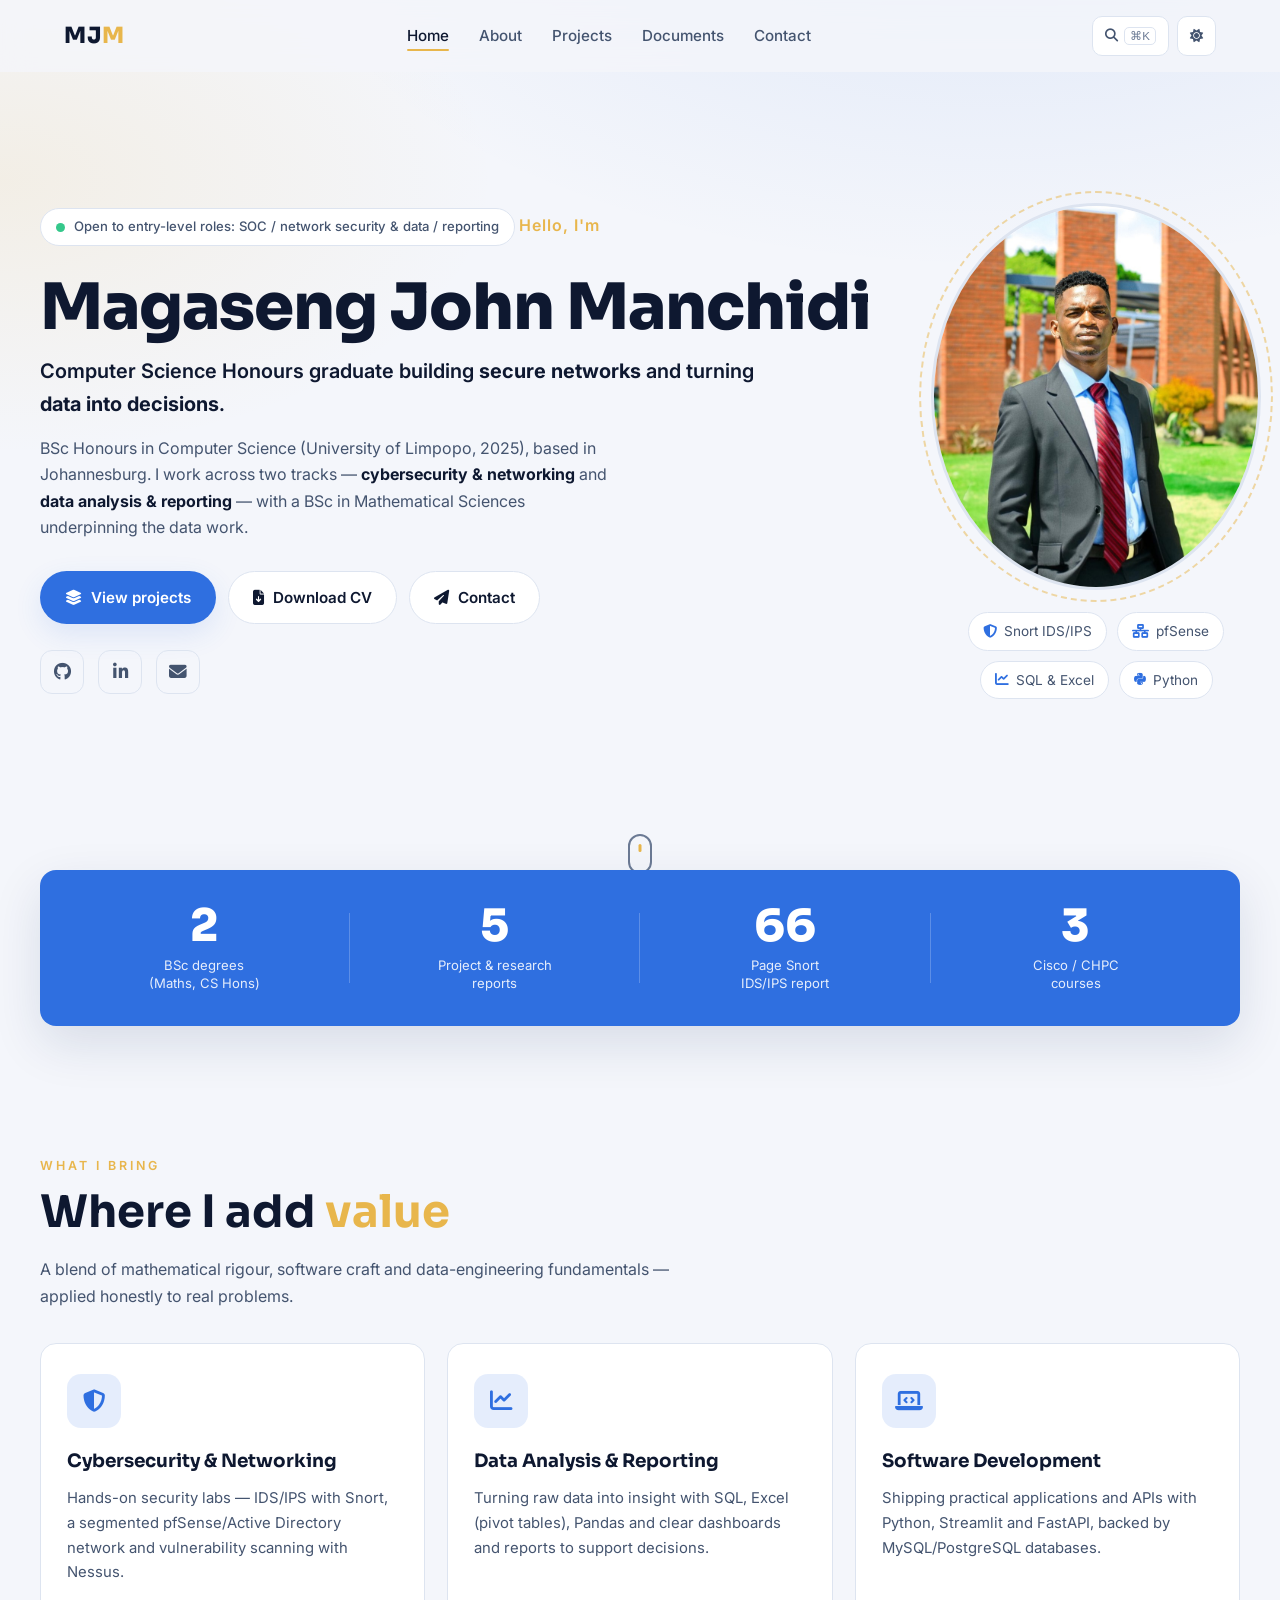
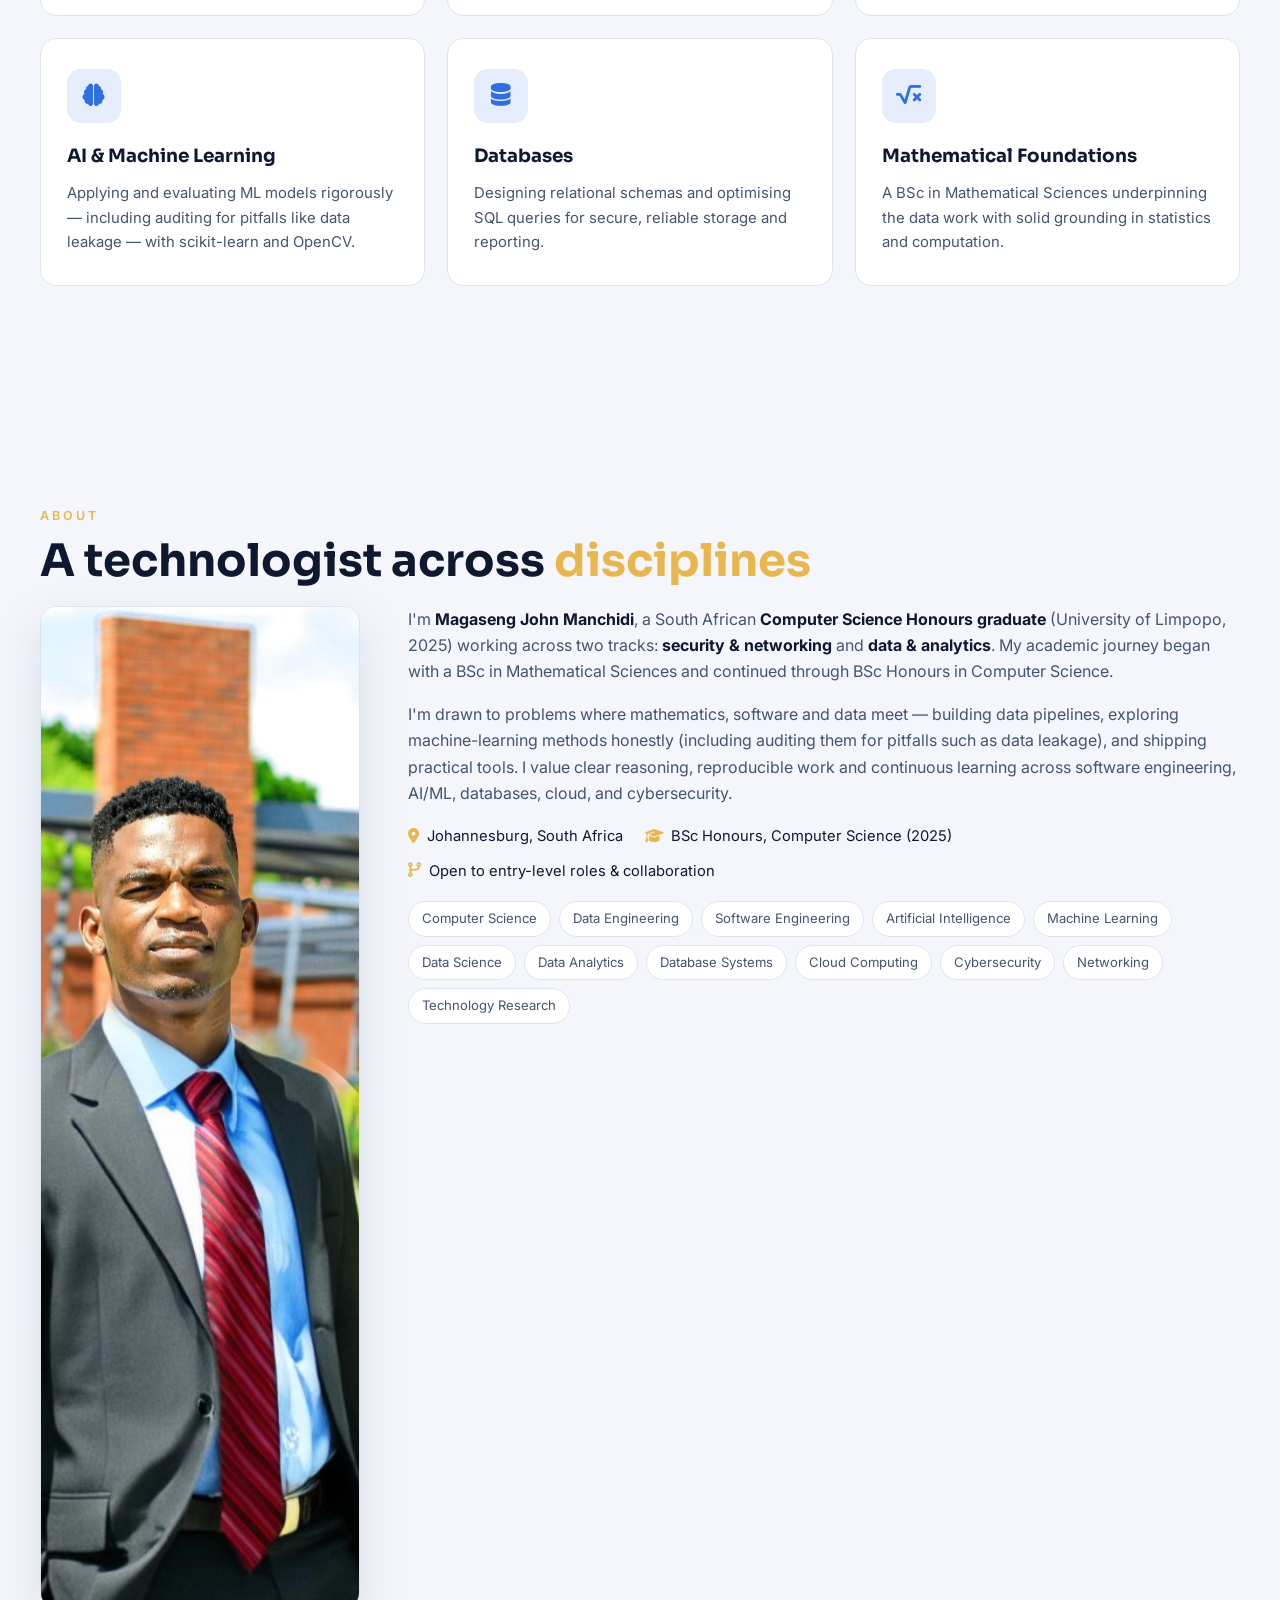
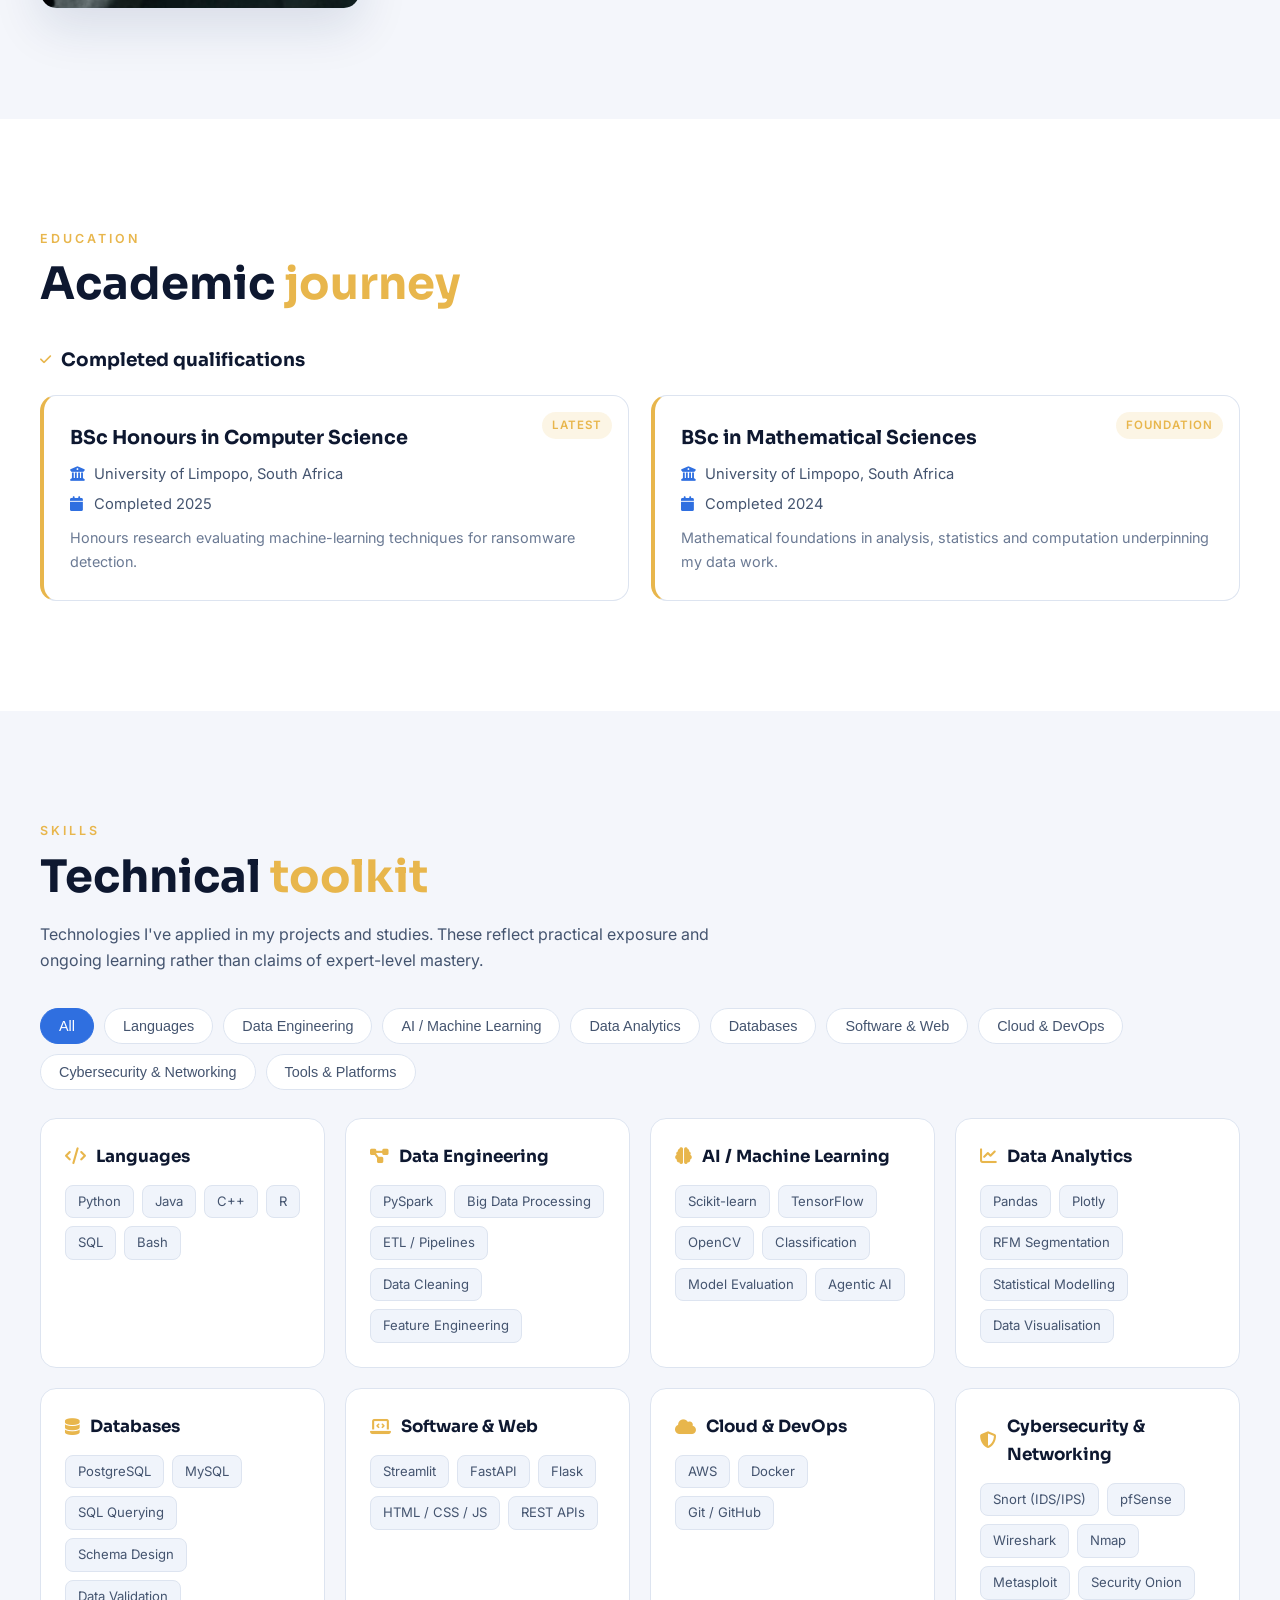
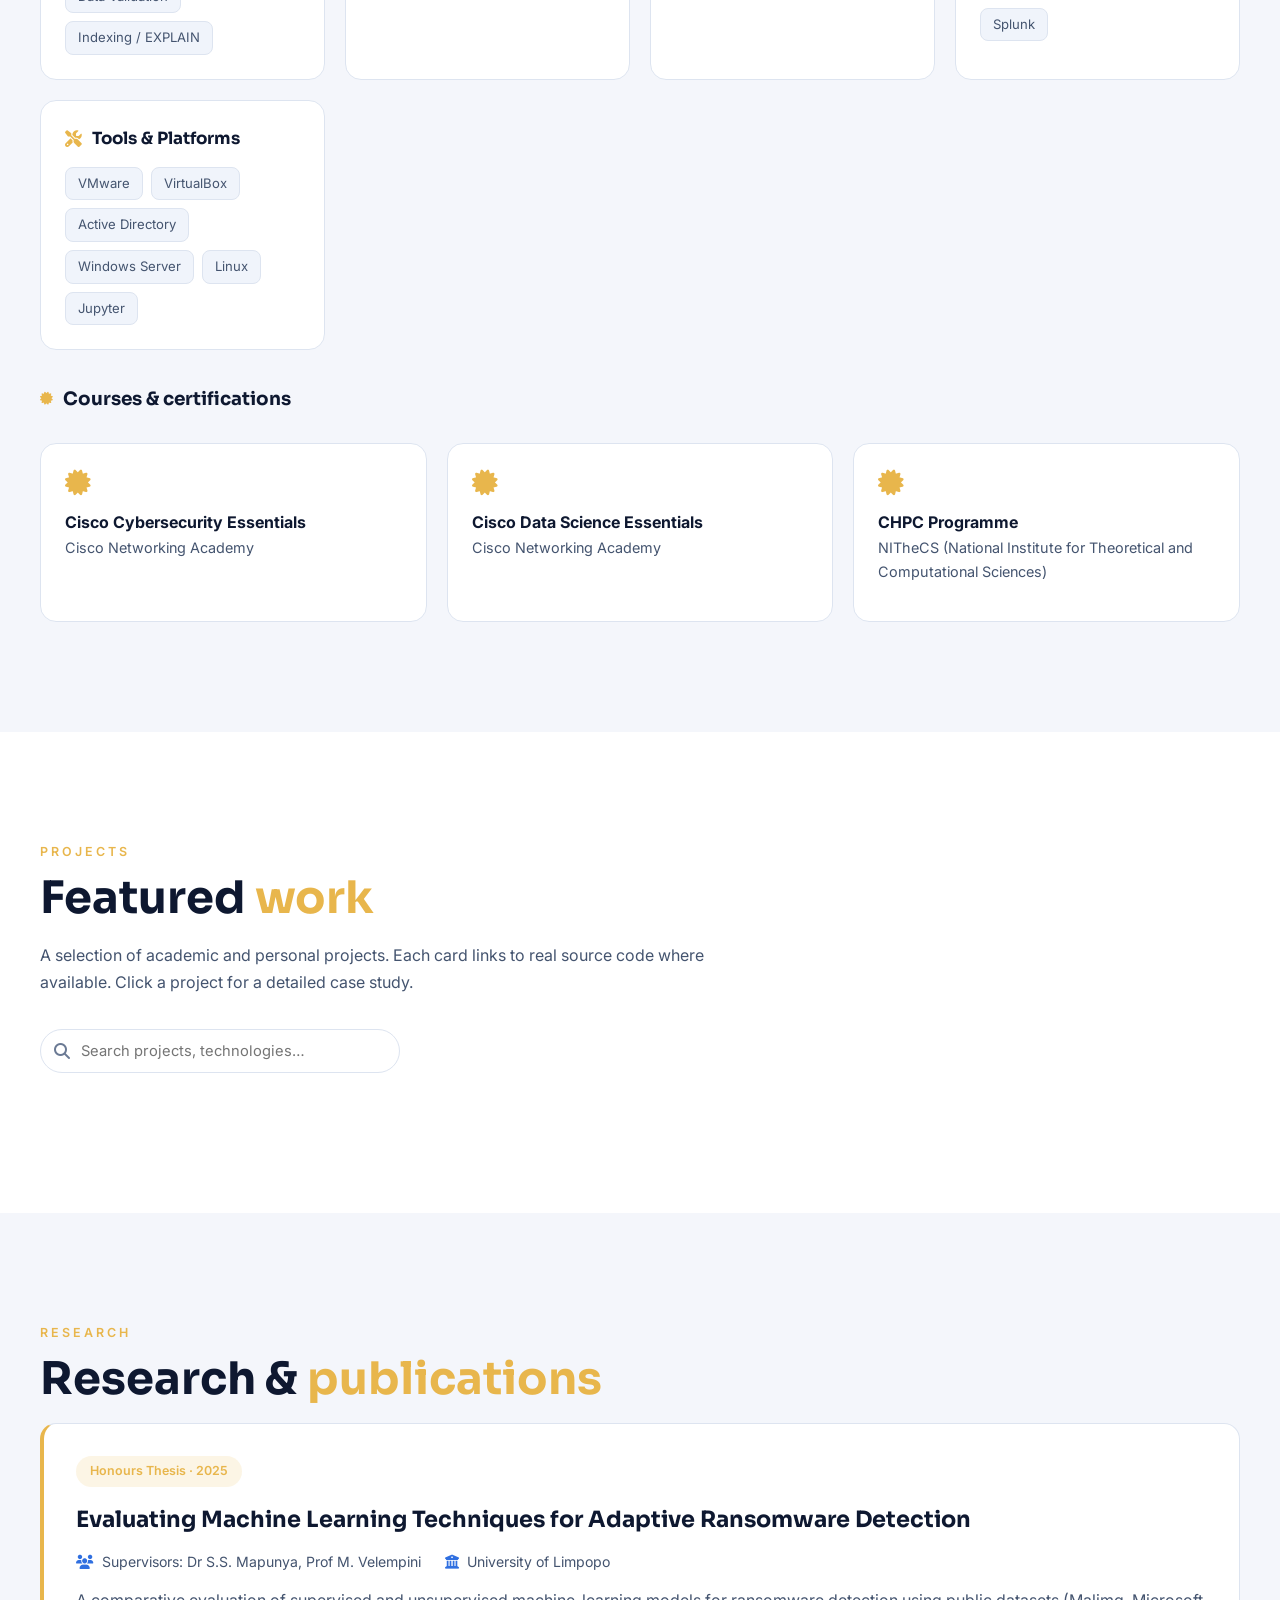
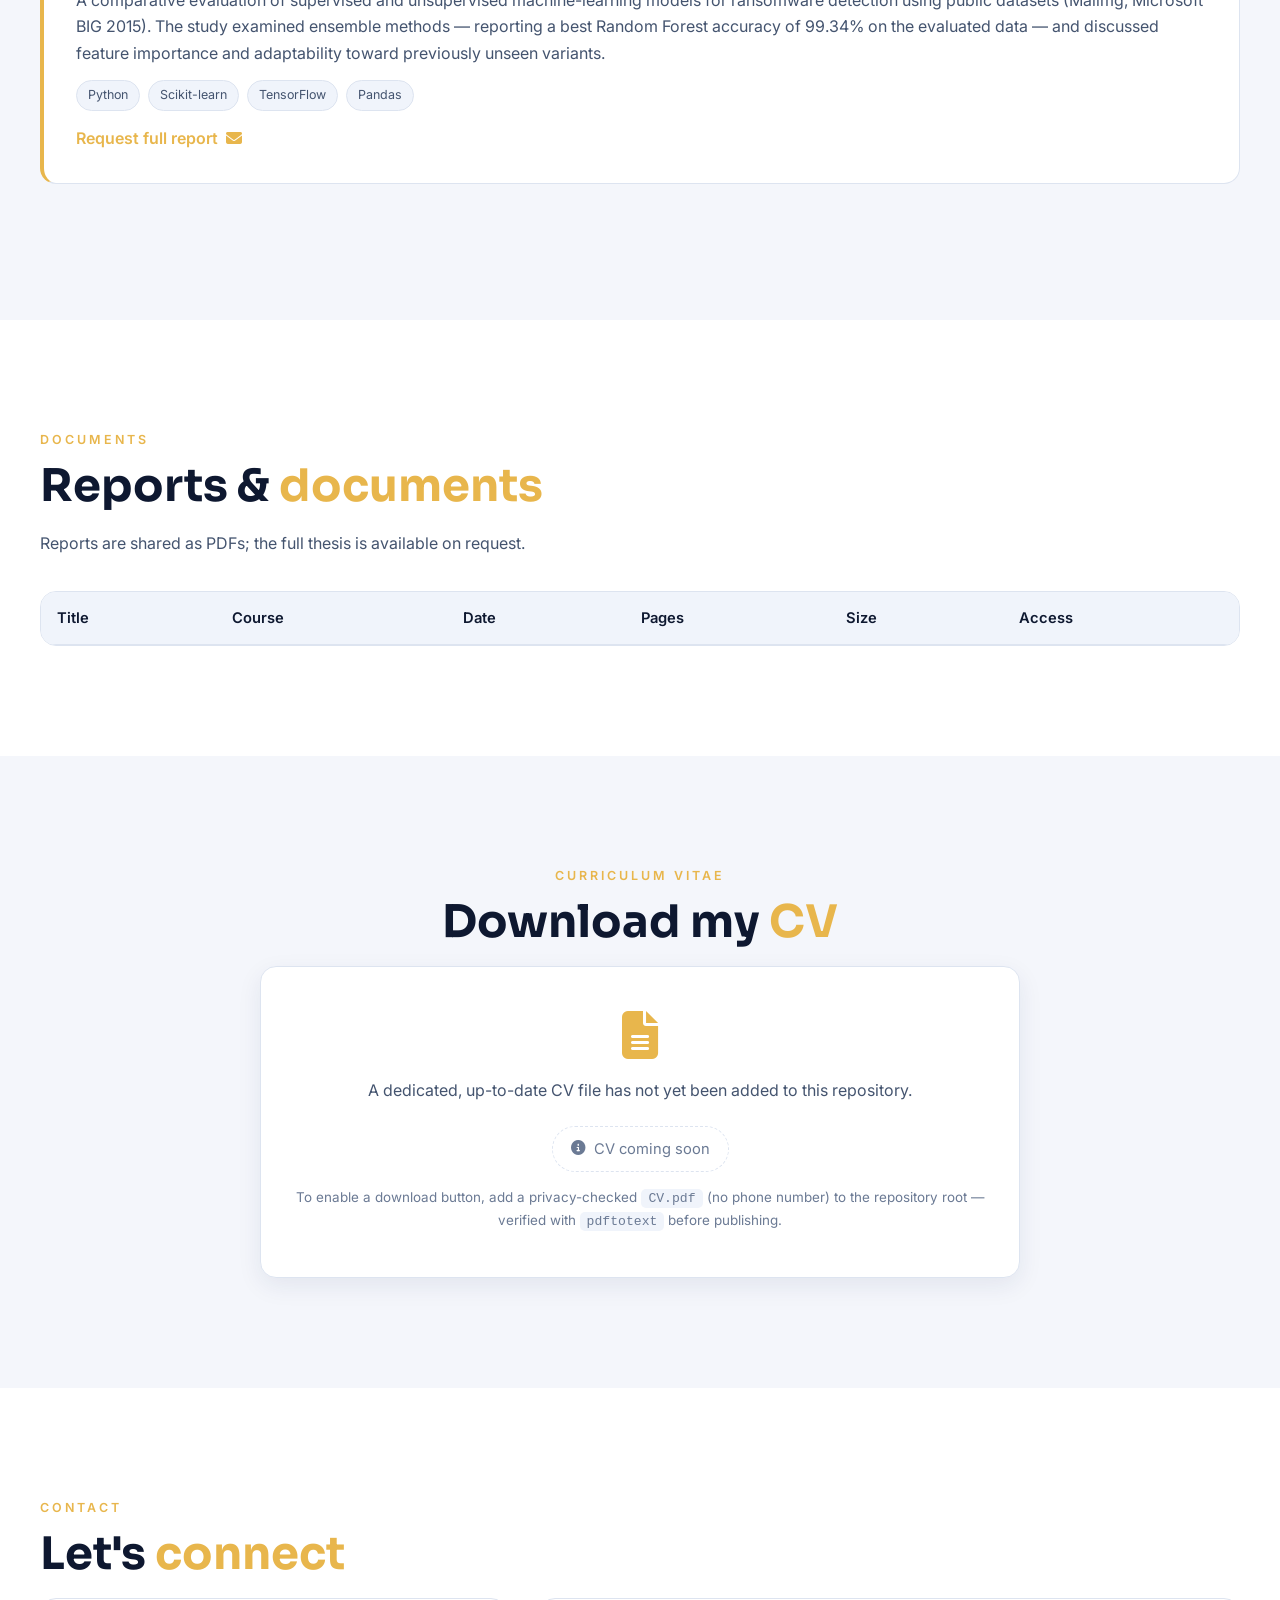
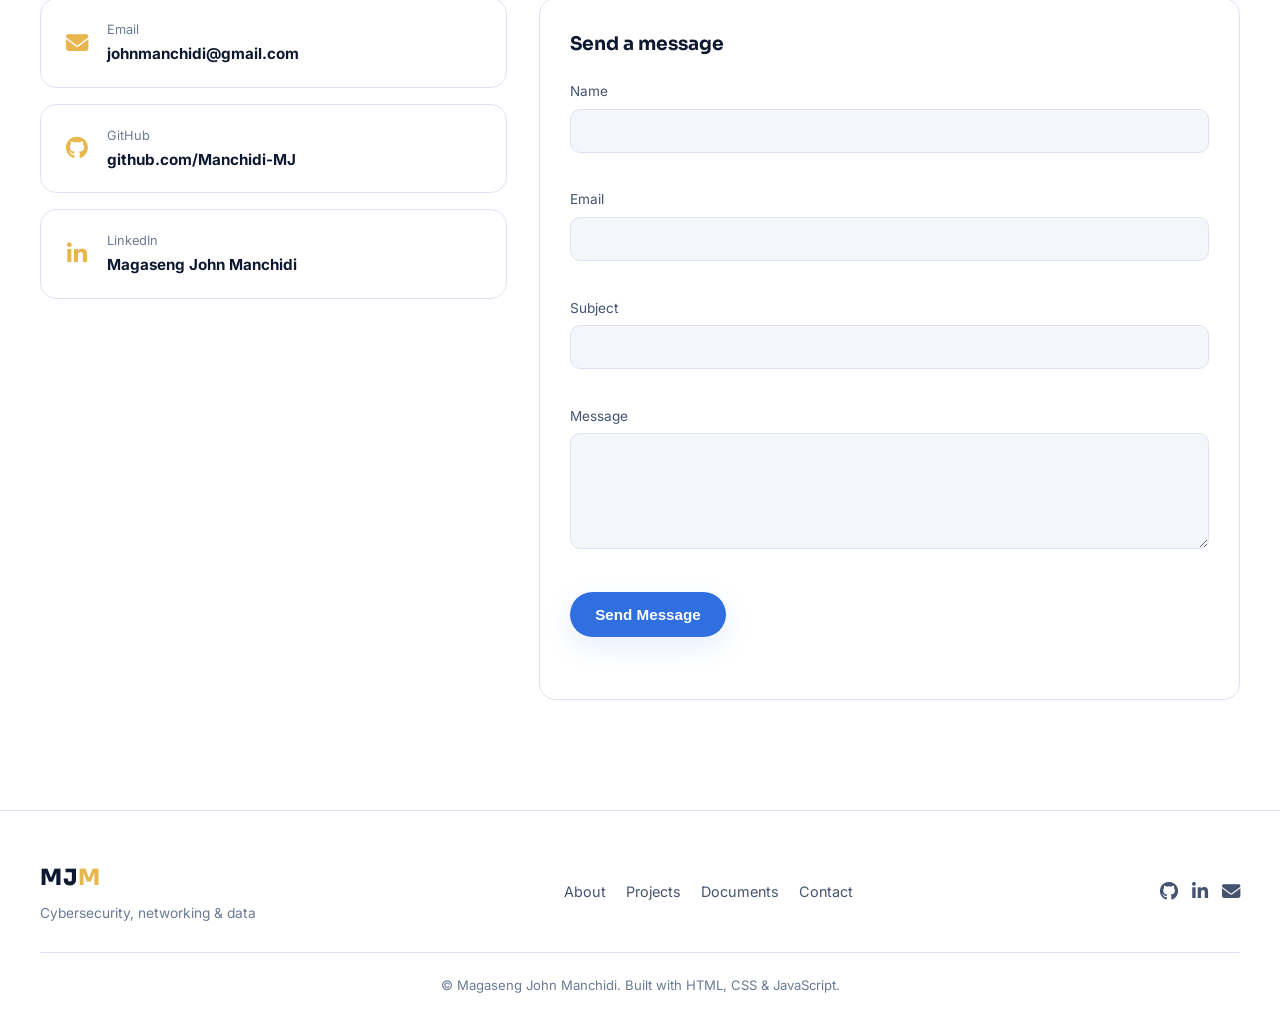
==== commit b12182db: "fix: restore live site — photo, reveal visibility, broken thumbnails, OG image The live site on GitH" ====
--- a/index.html
+++ b/index.html
@@ -17,7 +17,7 @@
     <meta property="og:title" content="Magaseng John Manchidi | Cybersecurity &amp; Data Analysis" />
     <meta property="og:description" content="Computer Science Honours graduate building secure networks and turning data into decisions. Entry-level security &amp; data roles. Explore projects, research and skills." />
     <meta property="og:url" content="https://manchidi-mj.github.io/my-portfolio/" />
-    <meta property="og:image" content="https://manchidi-mj.github.io/my-portfolio/images/og-image.jpg" />
+    <meta property="og:image" content="https://manchidi-mj.github.io/my-portfolio/My%20Picture.jpg" />
     <meta property="og:image:alt" content="Magaseng John Manchidi — Cybersecurity & Data Analysis portfolio" />
     <meta property="og:image:width" content="1200" />
     <meta property="og:image:height" content="630" />
@@ -27,7 +27,7 @@
     <meta name="twitter:card" content="summary_large_image" />
     <meta name="twitter:title" content="Magaseng John Manchidi | Cybersecurity &amp; Data Analysis" />
     <meta name="twitter:description" content="CS Honours graduate building secure networks and turning data into decisions. Security &amp; data projects and research." />
-    <meta name="twitter:image" content="https://manchidi-mj.github.io/my-portfolio/images/og-image.jpg" />
+    <meta name="twitter:image" content="https://manchidi-mj.github.io/my-portfolio/My%20Picture.jpg" />
 
     <!-- Favicon (inline SVG) -->
     <link rel="icon" href="data:image/svg+xml,%3Csvg xmlns='http://www.w3.org/2000/svg' viewBox='0 0 100 100'%3E%3Crect width='100' height='100' rx='22' fill='%230b1220'/%3E%3Ctext x='50' y='68' font-family='Georgia,serif' font-size='54' font-weight='700' text-anchor='middle' fill='%23e8b64c'%3EMJ%3C/text%3E%3C/svg%3E" />
@@ -45,7 +45,7 @@
       "@type": "Person",
       "name": "Magaseng John Manchidi",
       "url": "https://manchidi-mj.github.io/my-portfolio/",
-      "image": "https://manchidi-mj.github.io/my-portfolio/images/og-image.jpg",
+      "image": "https://manchidi-mj.github.io/my-portfolio/My%20Picture.jpg",
       "email": "mailto:johnmanchidi@gmail.com",
       "sameAs": [
         "https://github.com/Manchidi-MJ",
@@ -147,11 +147,7 @@
 
                 <div class="hero-visual reveal">
                     <div class="portrait">
-                        <picture>
-                            <source type="image/webp" srcset="images/profile-480.webp 480w, images/profile.webp 800w" sizes="(max-width: 600px) 80vw, 360px" />
-                            <source type="image/jpeg" srcset="images/profile.jpg" />
-                            <img src="My Picture.jpg" alt="Magaseng John Manchidi, Computer Science Honours graduate, in graduation attire" width="852" height="1003" fetchpriority="high" decoding="async" />
-                        </picture>
+                        <img src="My Picture.jpg" alt="Magaseng John Manchidi, Computer Science Honours graduate, in graduation attire" width="852" height="1003" fetchpriority="high" decoding="async" />
                         <div class="portrait-ring" aria-hidden="true"></div>
                     </div>
                     <div class="hero-badges" aria-hidden="true">
@@ -209,11 +205,7 @@
                 <h2 class="section-title" id="about-title">A technologist across <span class="accent">disciplines</span></h2>
                 <div class="about-layout">
                     <div class="about-photo reveal">
-                        <picture>
-                            <source type="image/webp" srcset="images/profile-480.webp 480w, images/profile.webp 800w" sizes="(max-width: 600px) 80vw, 360px" />
-                            <source type="image/jpeg" srcset="images/profile.jpg" />
-                            <img src="My Picture.jpg" alt="Magaseng John Manchidi" width="852" height="1003" loading="lazy" decoding="async" />
-                        </picture>
+                        <img src="My Picture.jpg" alt="Magaseng John Manchidi" width="852" height="1003" loading="lazy" decoding="async" />
                     </div>
                     <div class="about-body reveal">
                         <p>
@@ -376,7 +368,6 @@
                     <table class="docs-table" id="docsTable" aria-label="Project and research documents">
                         <thead>
                             <tr>
-                                <th scope="col" class="docs-thumb-col">Preview</th>
                                 <th scope="col">Title</th>
                                 <th scope="col">Course</th>
                                 <th scope="col">Date</th>
--- a/style.css
+++ b/style.css
@@ -585,3 +585,14 @@
 }
 /* Ensure the gold accent used on dark surfaces for small text keeps >= 4.5:1;
    gold is used for large/semibold accents only, body text uses --text/--text-muted. */
+
+/* ===== CSS safety: guarantee .reveal is visible after 1s even if JS fails ===== */
+@keyframes reveal-safety {
+    to { opacity: 1; transform: none; }
+}
+.js-reveal .reveal {
+    animation: reveal-safety 0s 1s forwards;
+}
+.js-reveal .reveal.visible {
+    animation: none;
+}
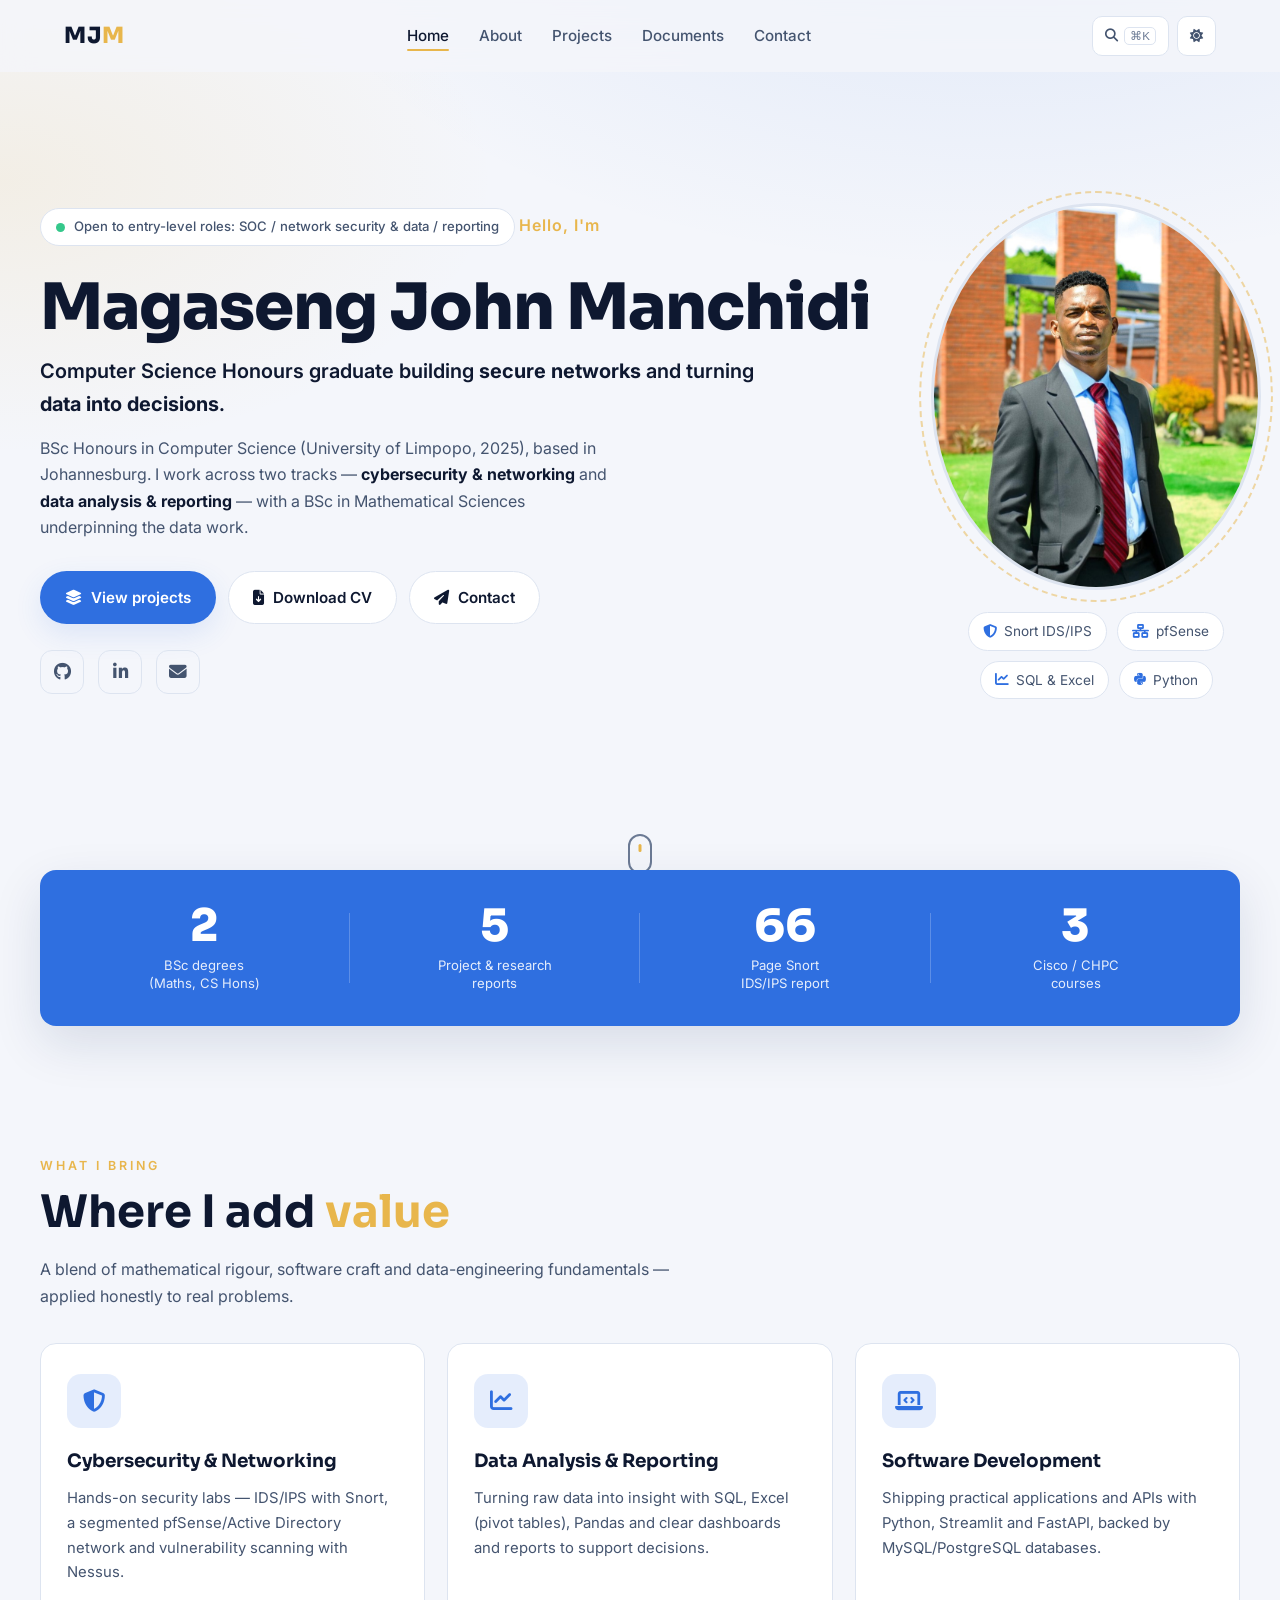
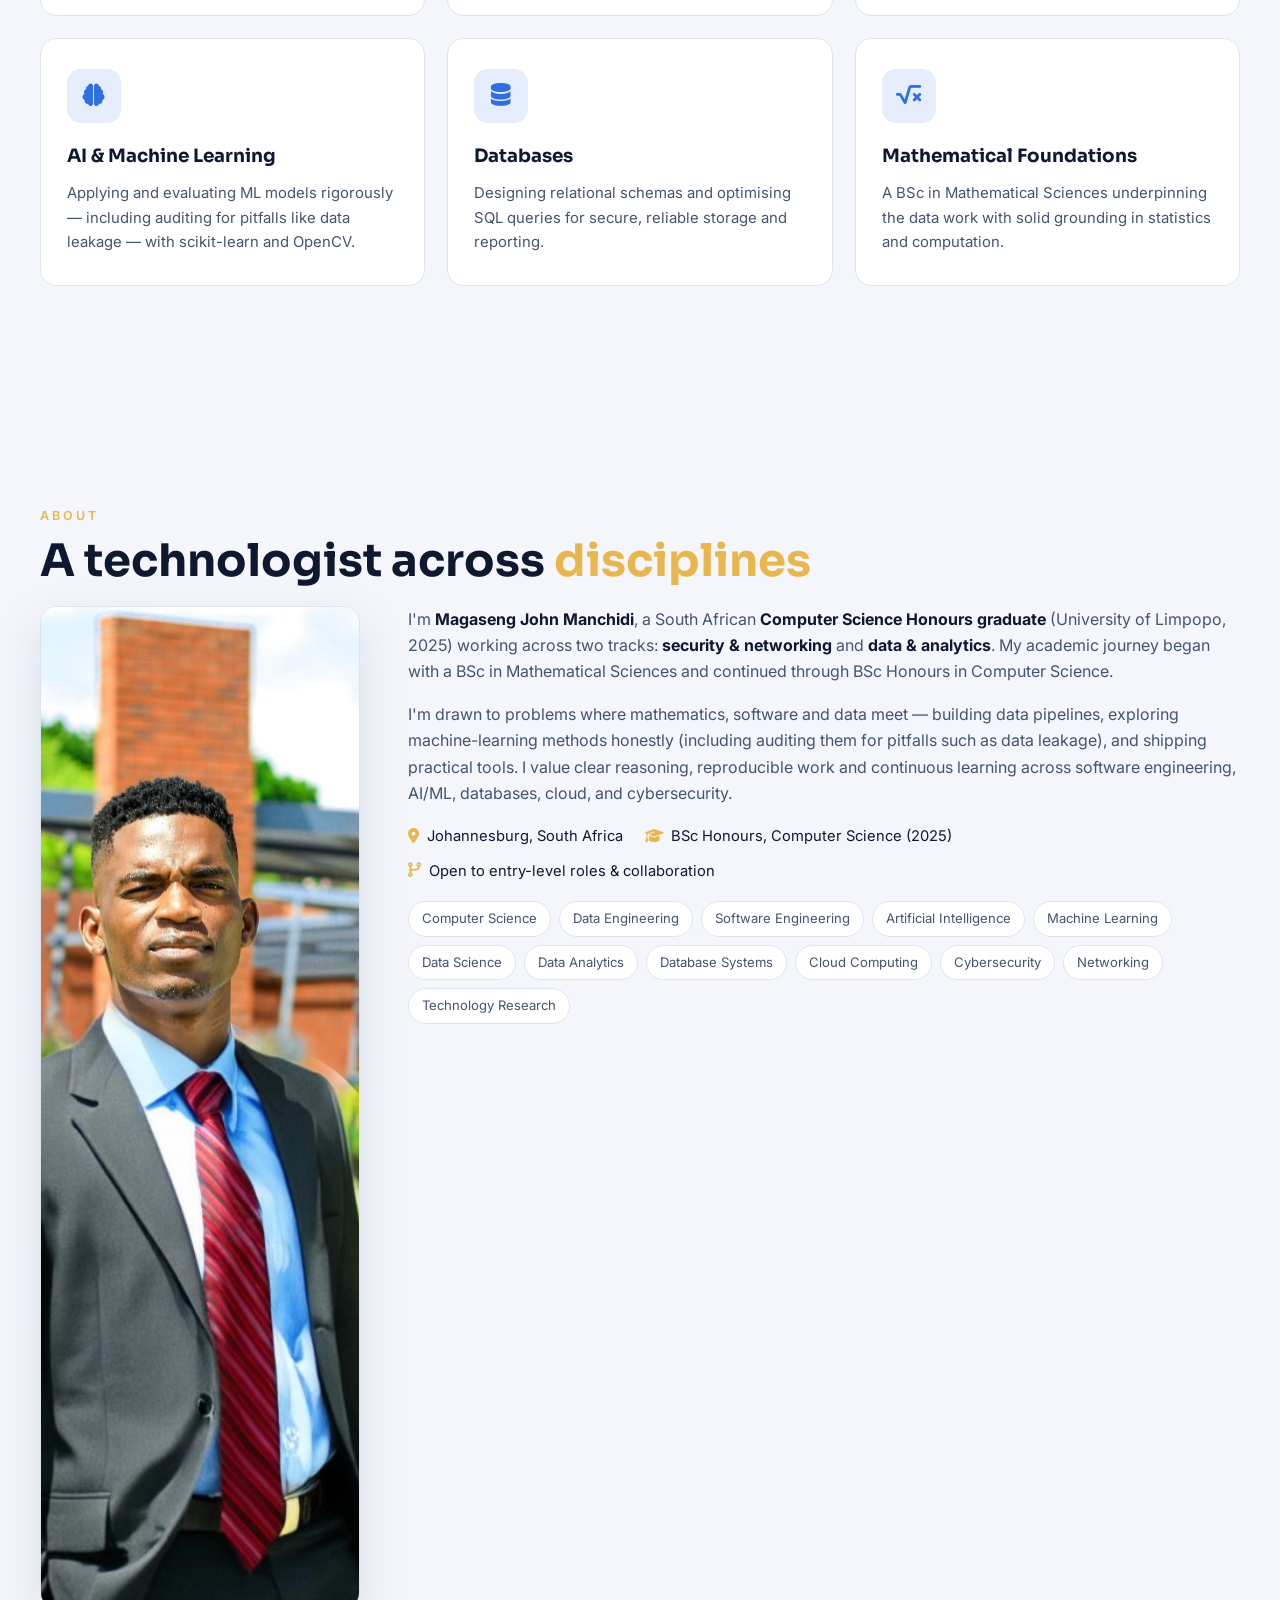
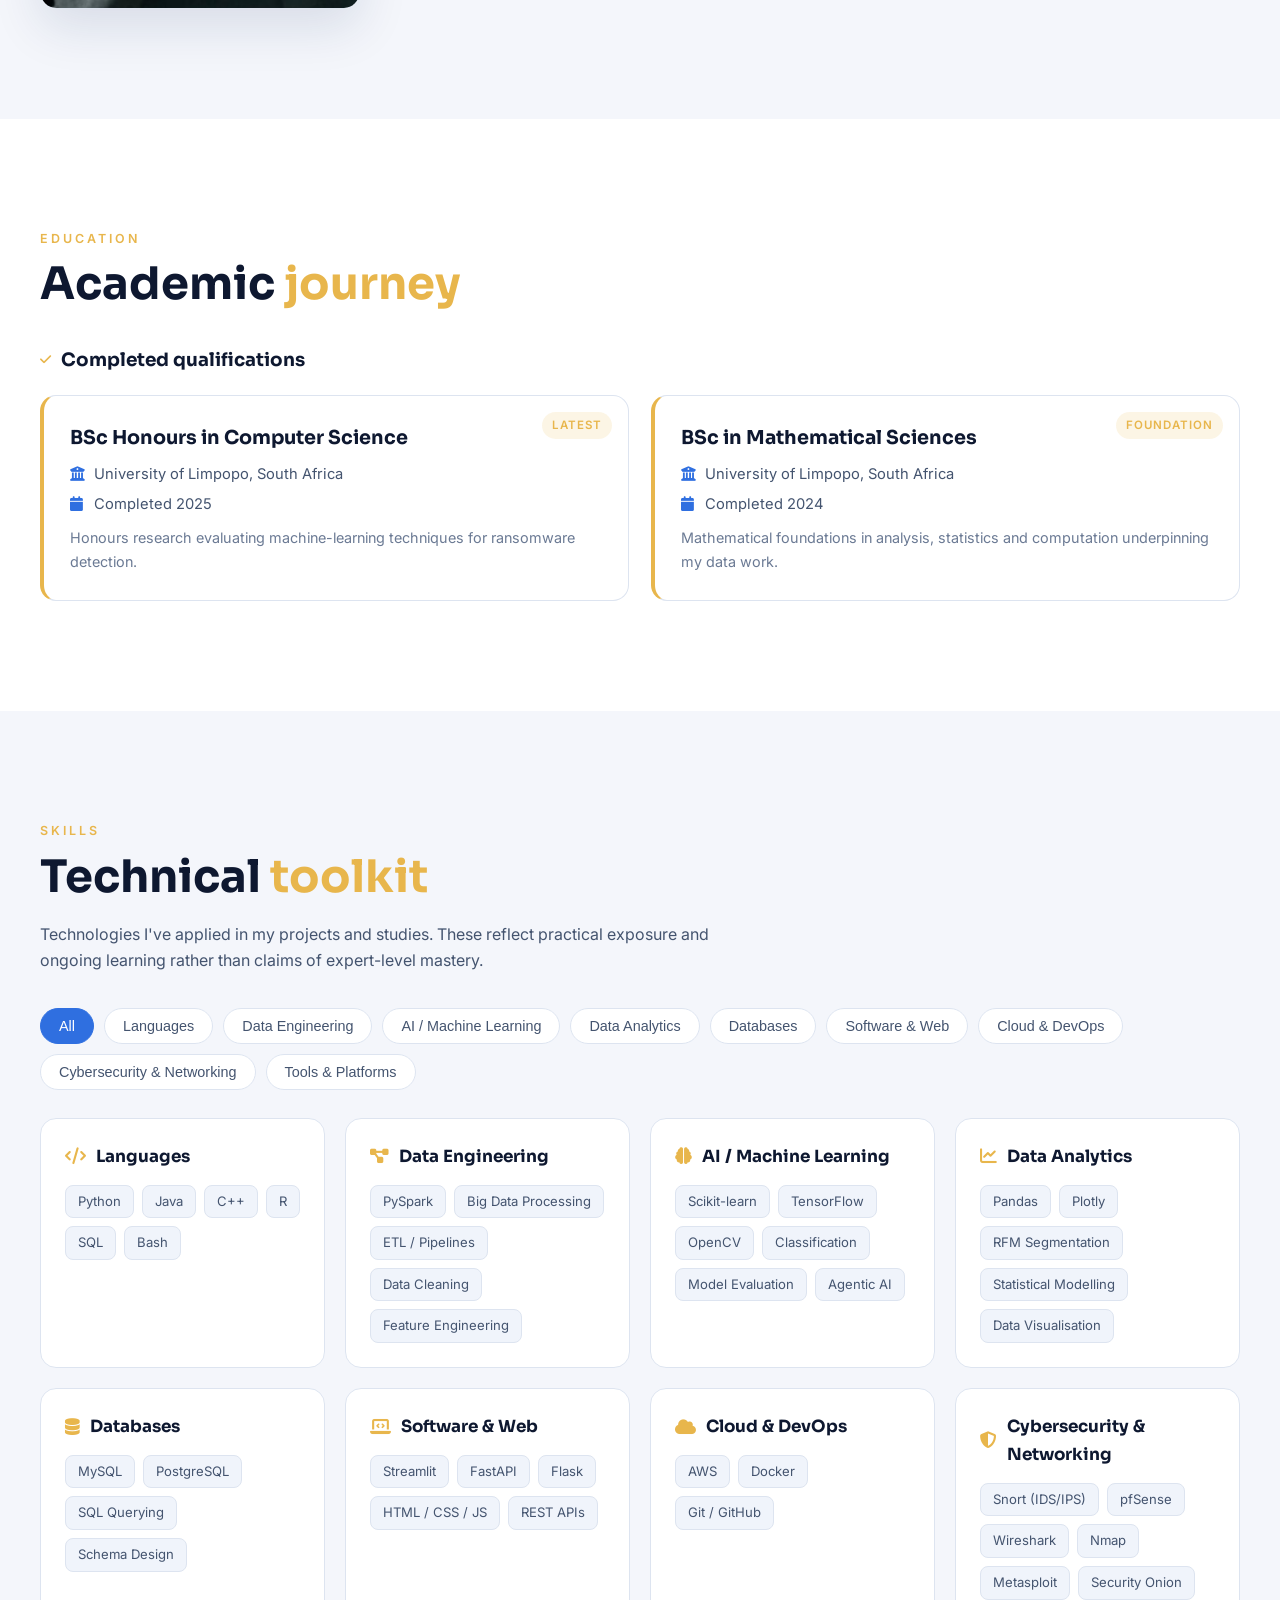
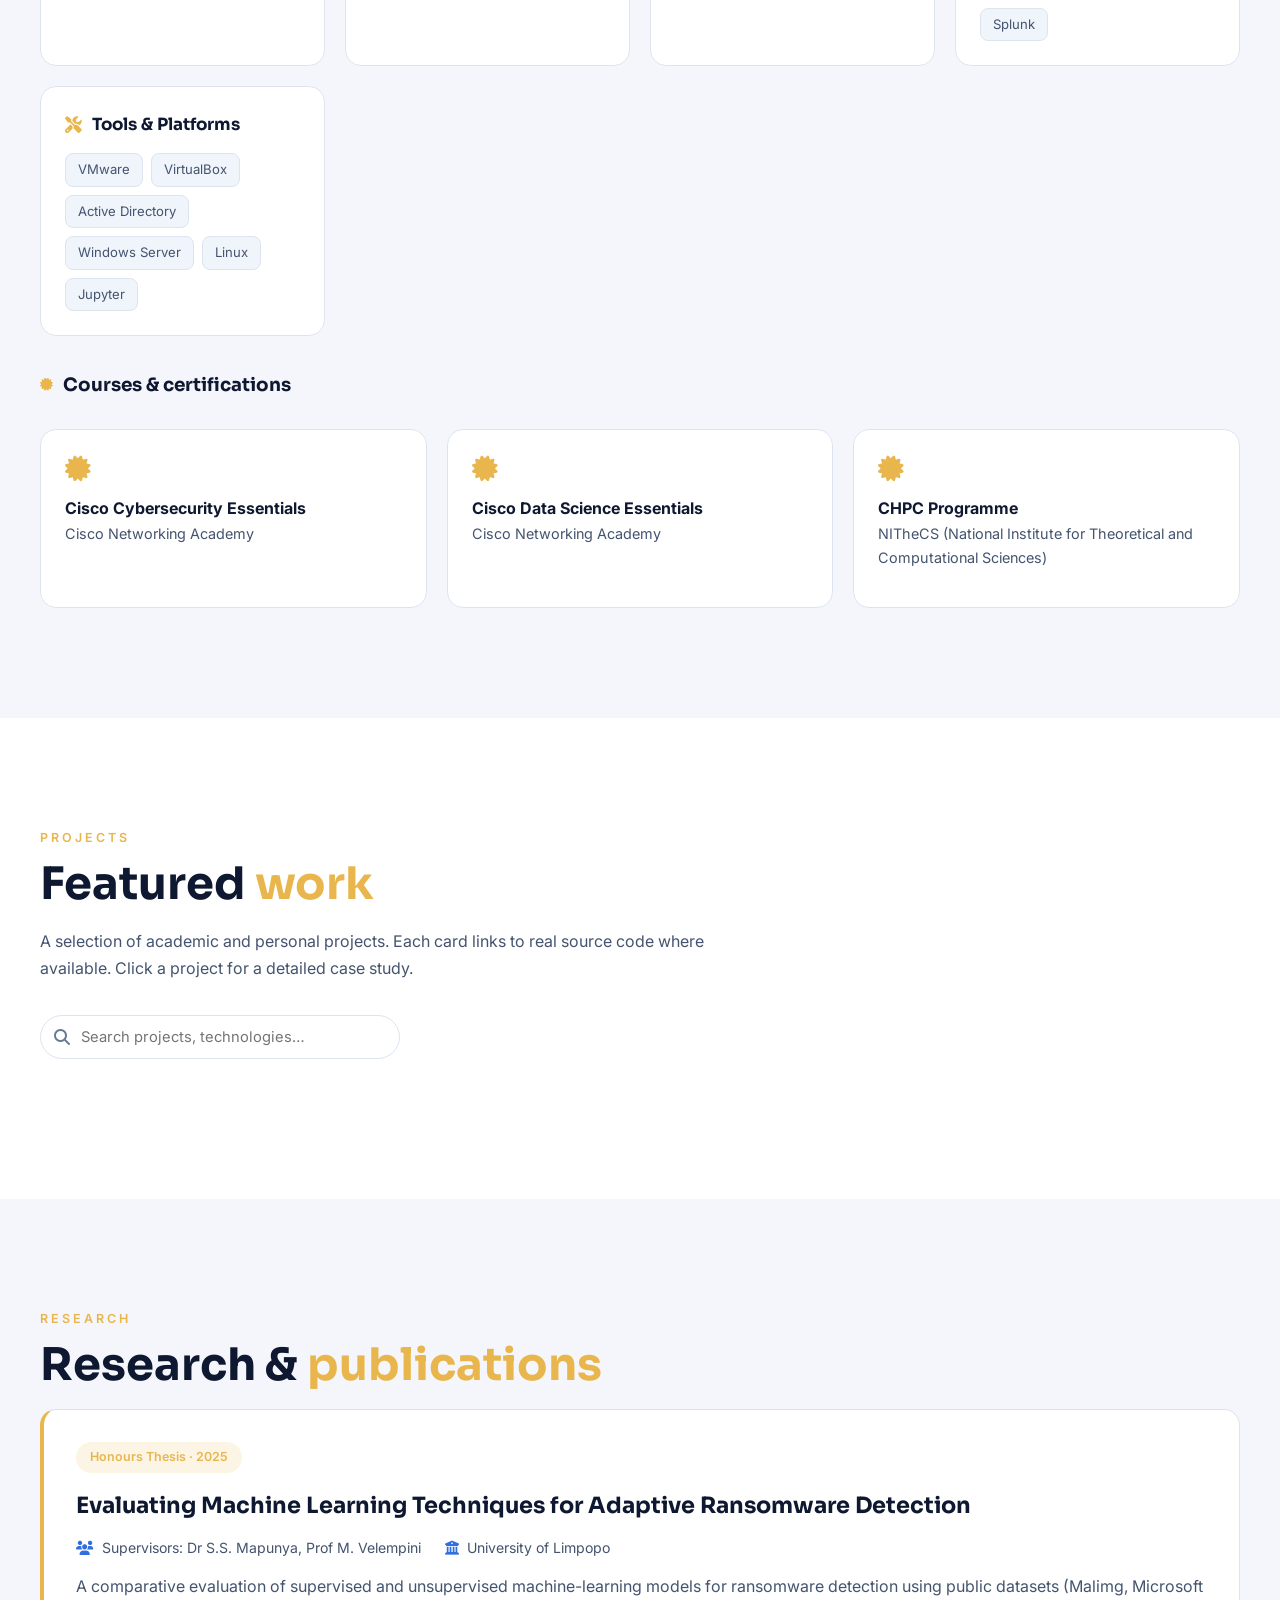
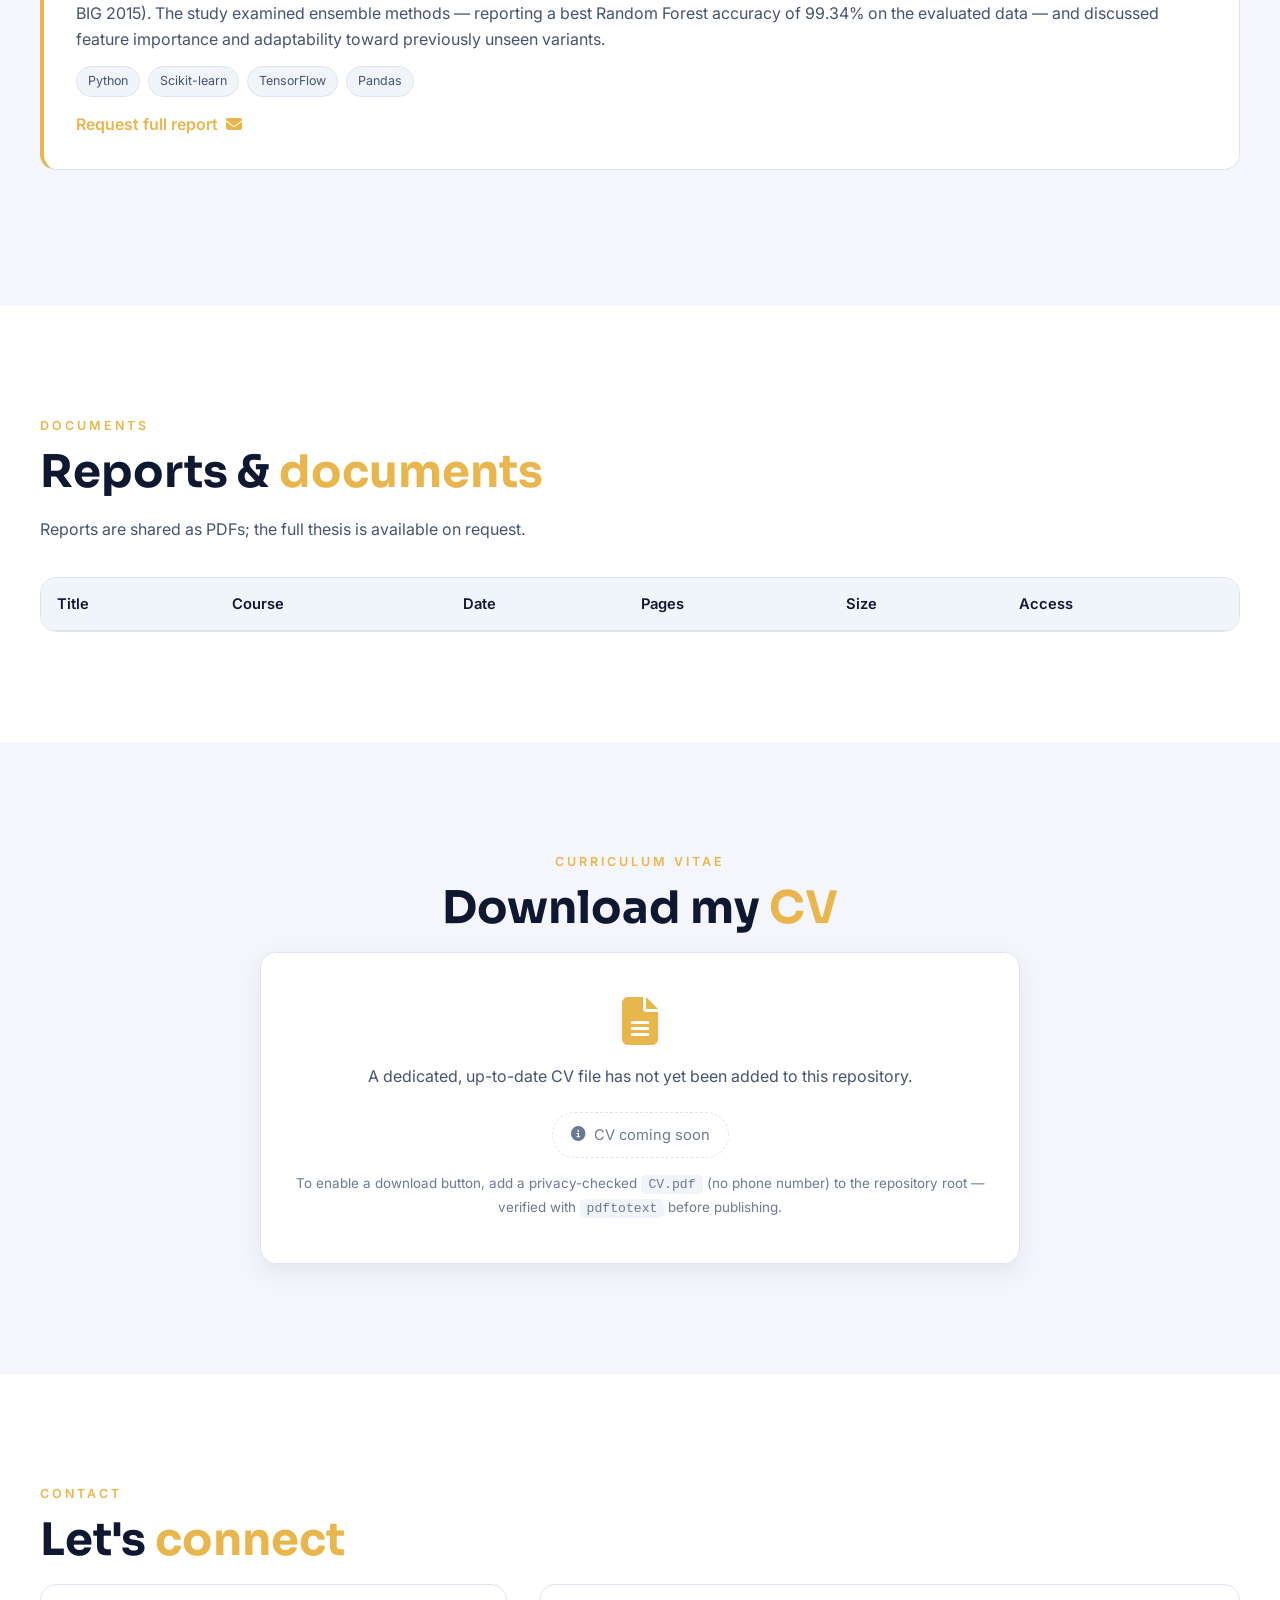
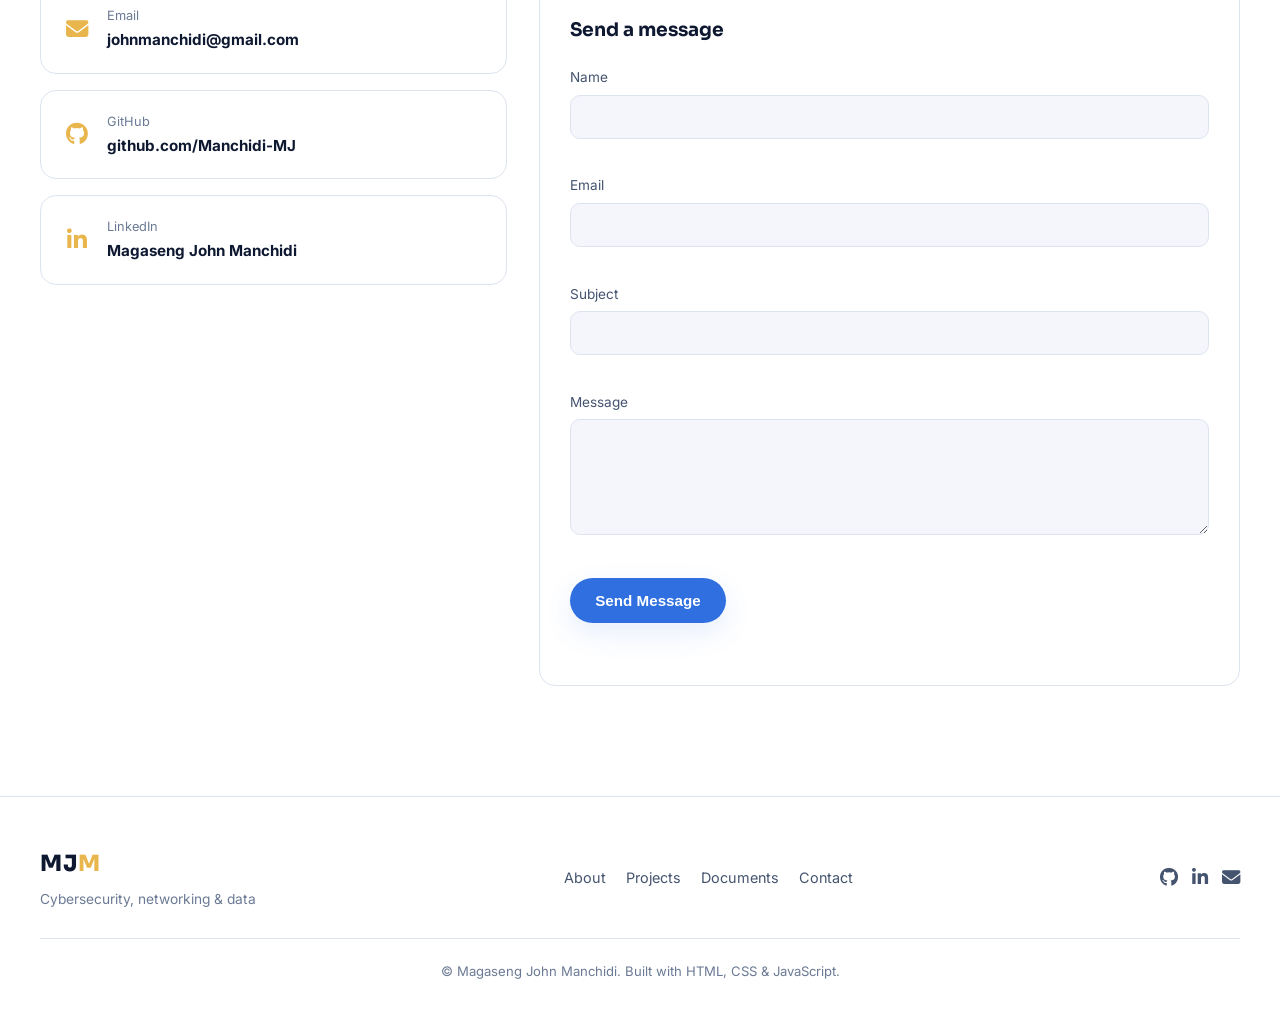
==== commit 40499df9: "fix: stop showing broken View/Download links for files not yet uploaded - All DOCUMENTS entries set " ====
--- a/index.html
+++ b/index.html
@@ -131,7 +131,7 @@
                         <a href="#projects" class="btn primary">
                             <i class="fas fa-layer-group" aria-hidden="true"></i> View projects
                         </a>
-                        <a href="CV.pdf" class="btn ghost" download>
+                        <a href="#cv" class="btn ghost">
                             <i class="fas fa-file-arrow-down" aria-hidden="true"></i> Download CV
                         </a>
                         <a href="#contact" class="btn ghost">
@@ -356,13 +356,7 @@
                     Reports are shared as PDFs; the full thesis is available on request.
                 </p>
                 <noscript>
-                    <ul class="docs-noscript">
-                        <li><a href="docs/ids-ips-snort-report.pdf">IDS/IPS with Snort — report (PDF)</a></li>
-                        <li><a href="docs/cybersecurity-homelab-report.pdf">Cybersecurity HomeLab — report (PDF)</a></li>
-                        <li><a href="docs/post-attack-procedures-report.pdf">Inadequate Post-Attack Procedures — report (PDF)</a></li>
-                        <li><a href="docs/mobile-edge-computing-assignment.pdf">Mobile Edge Computing — research assignment (PDF)</a></li>
-                        <li><a href="CV.pdf">Curriculum Vitae (PDF)</a></li>
-                    </ul>
+                    <p>Documents are available by request — email <a href="mailto:johnmanchidi@gmail.com">johnmanchidi@gmail.com</a>.</p>
                 </noscript>
                 <div class="docs-table-wrap">
                     <table class="docs-table" id="docsTable" aria-label="Project and research documents">
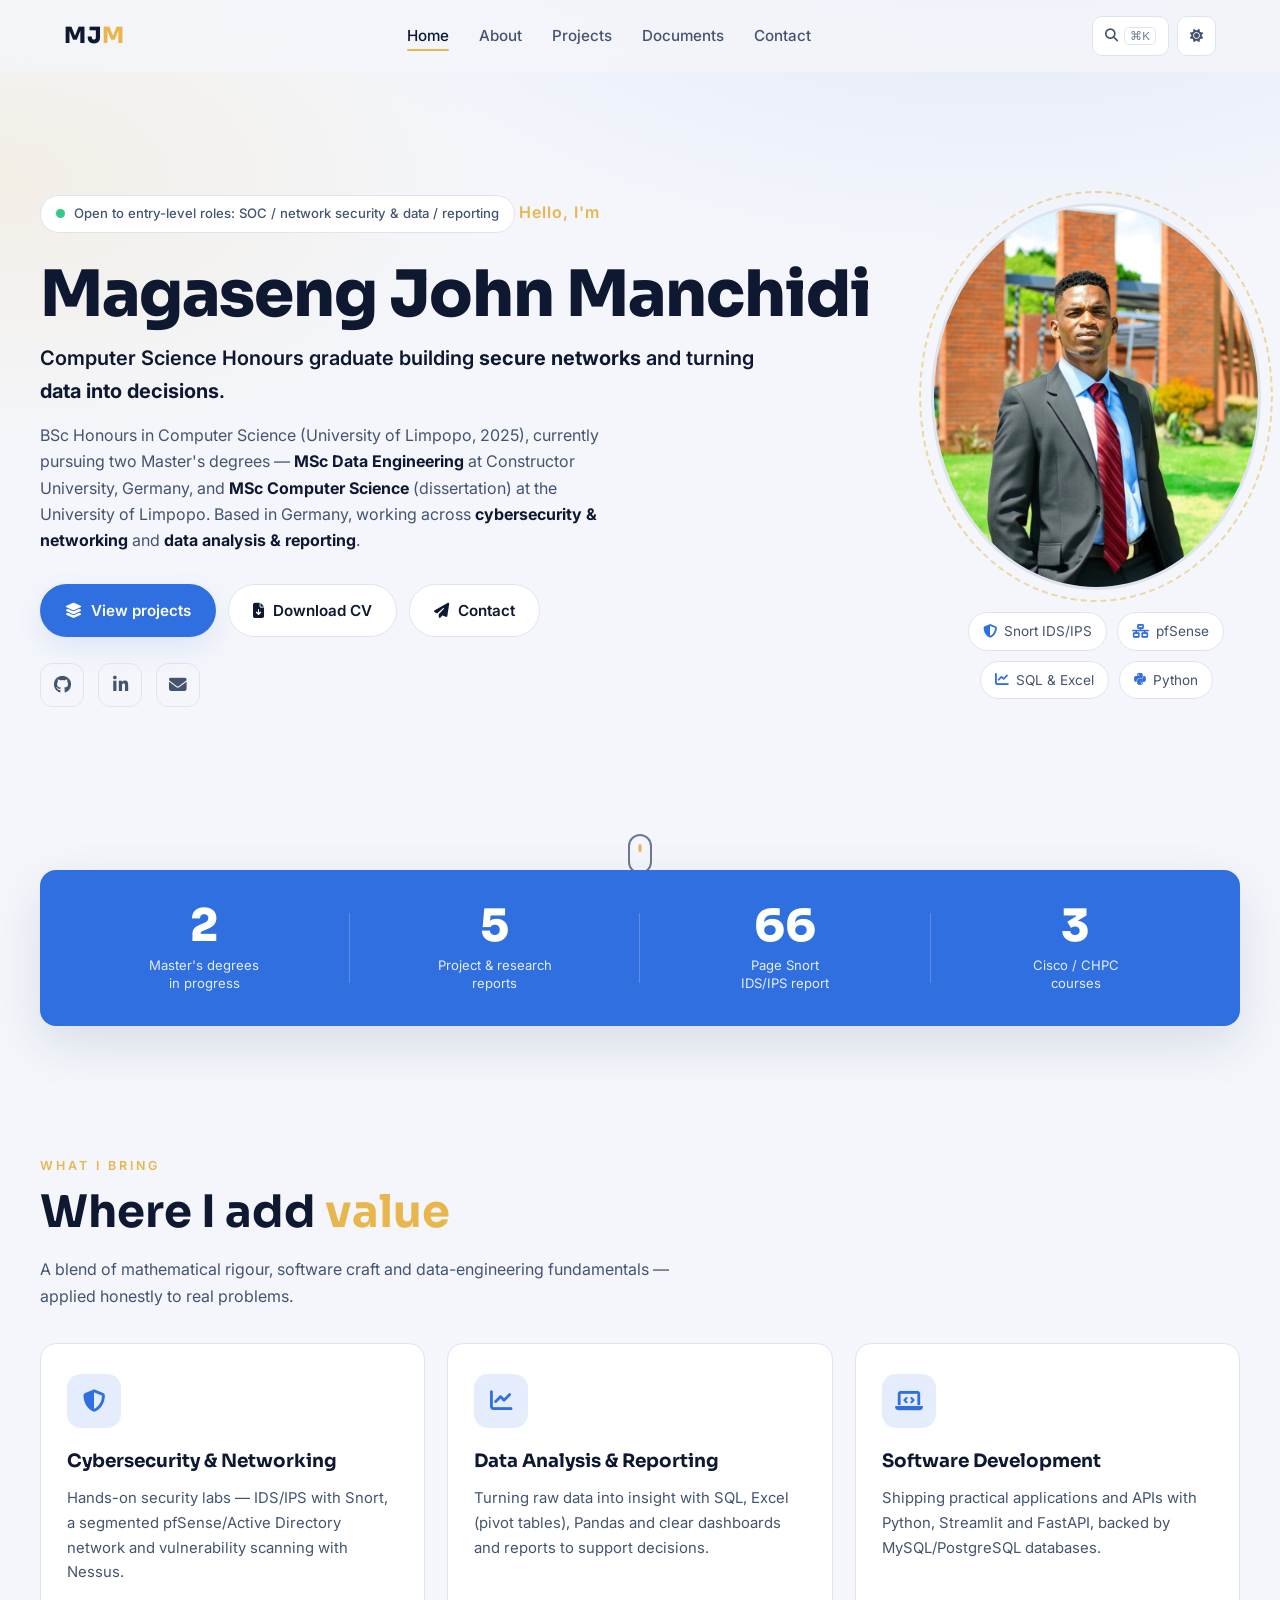
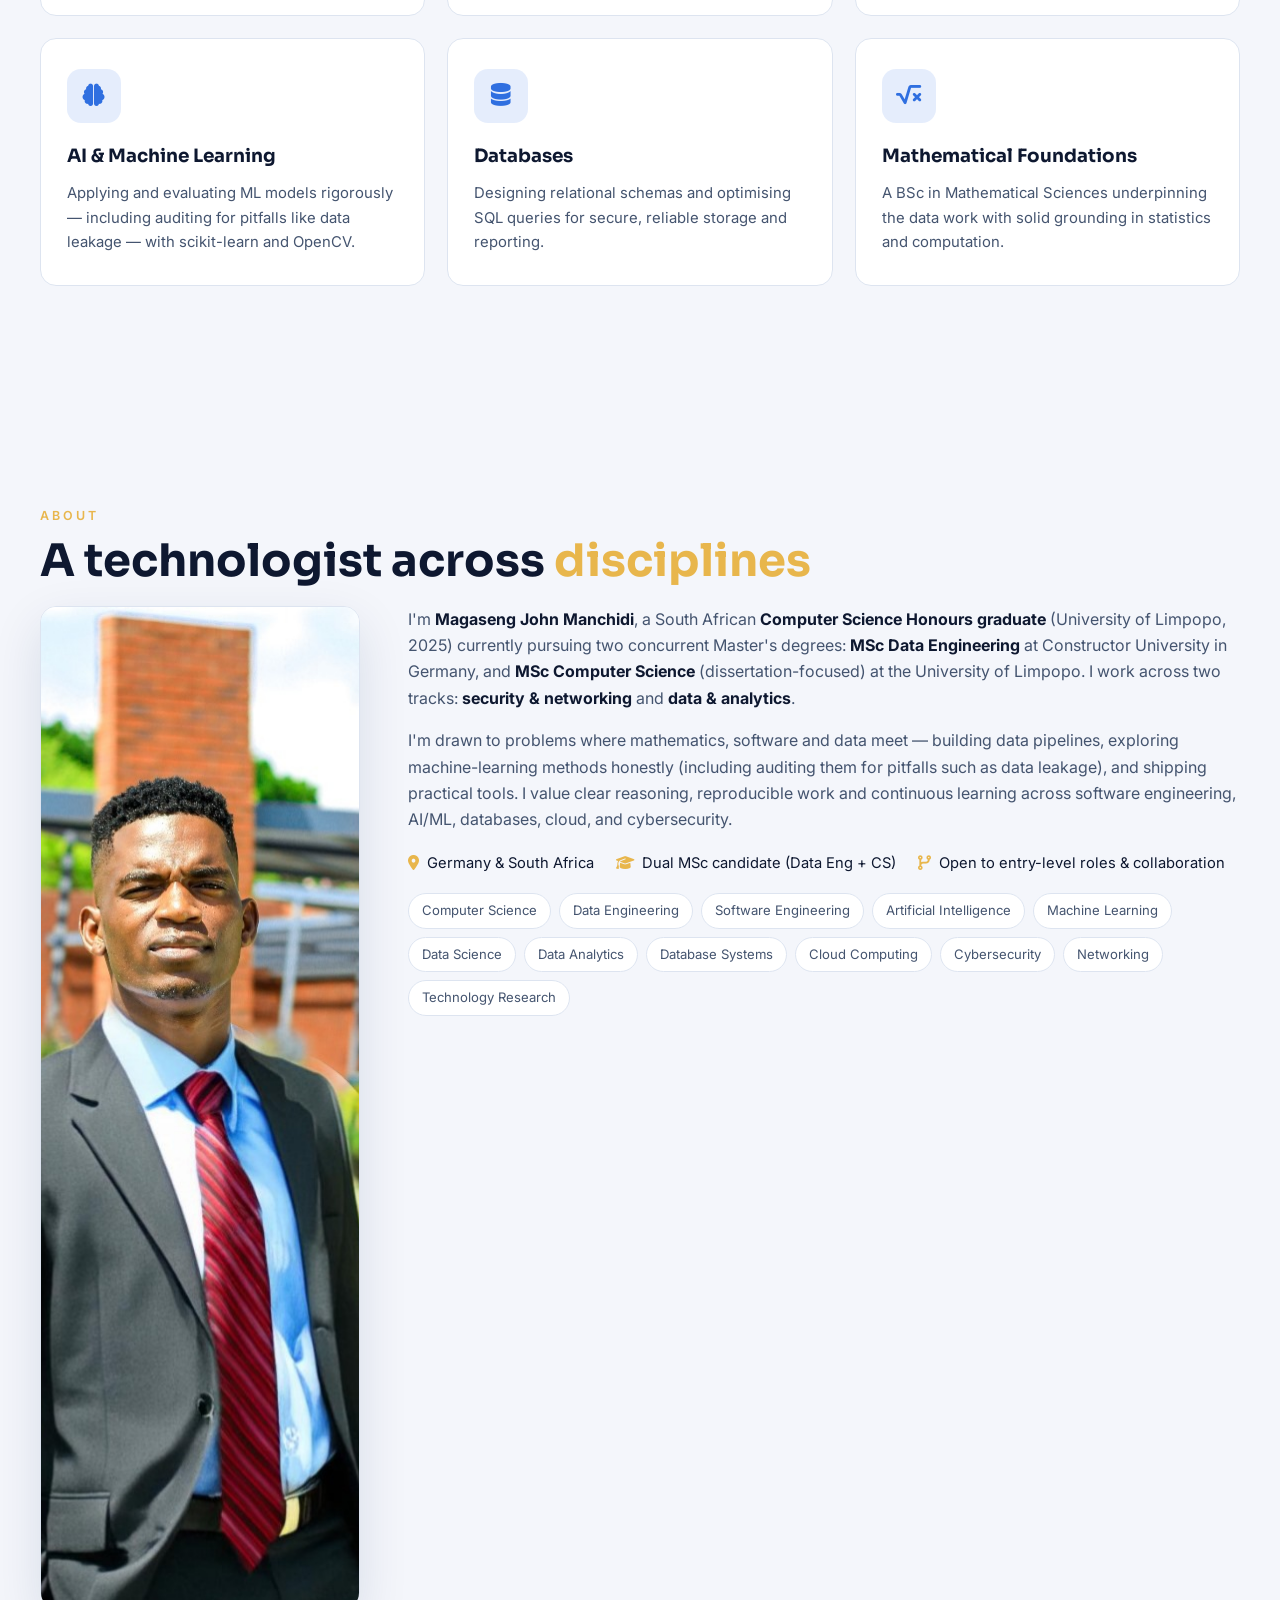
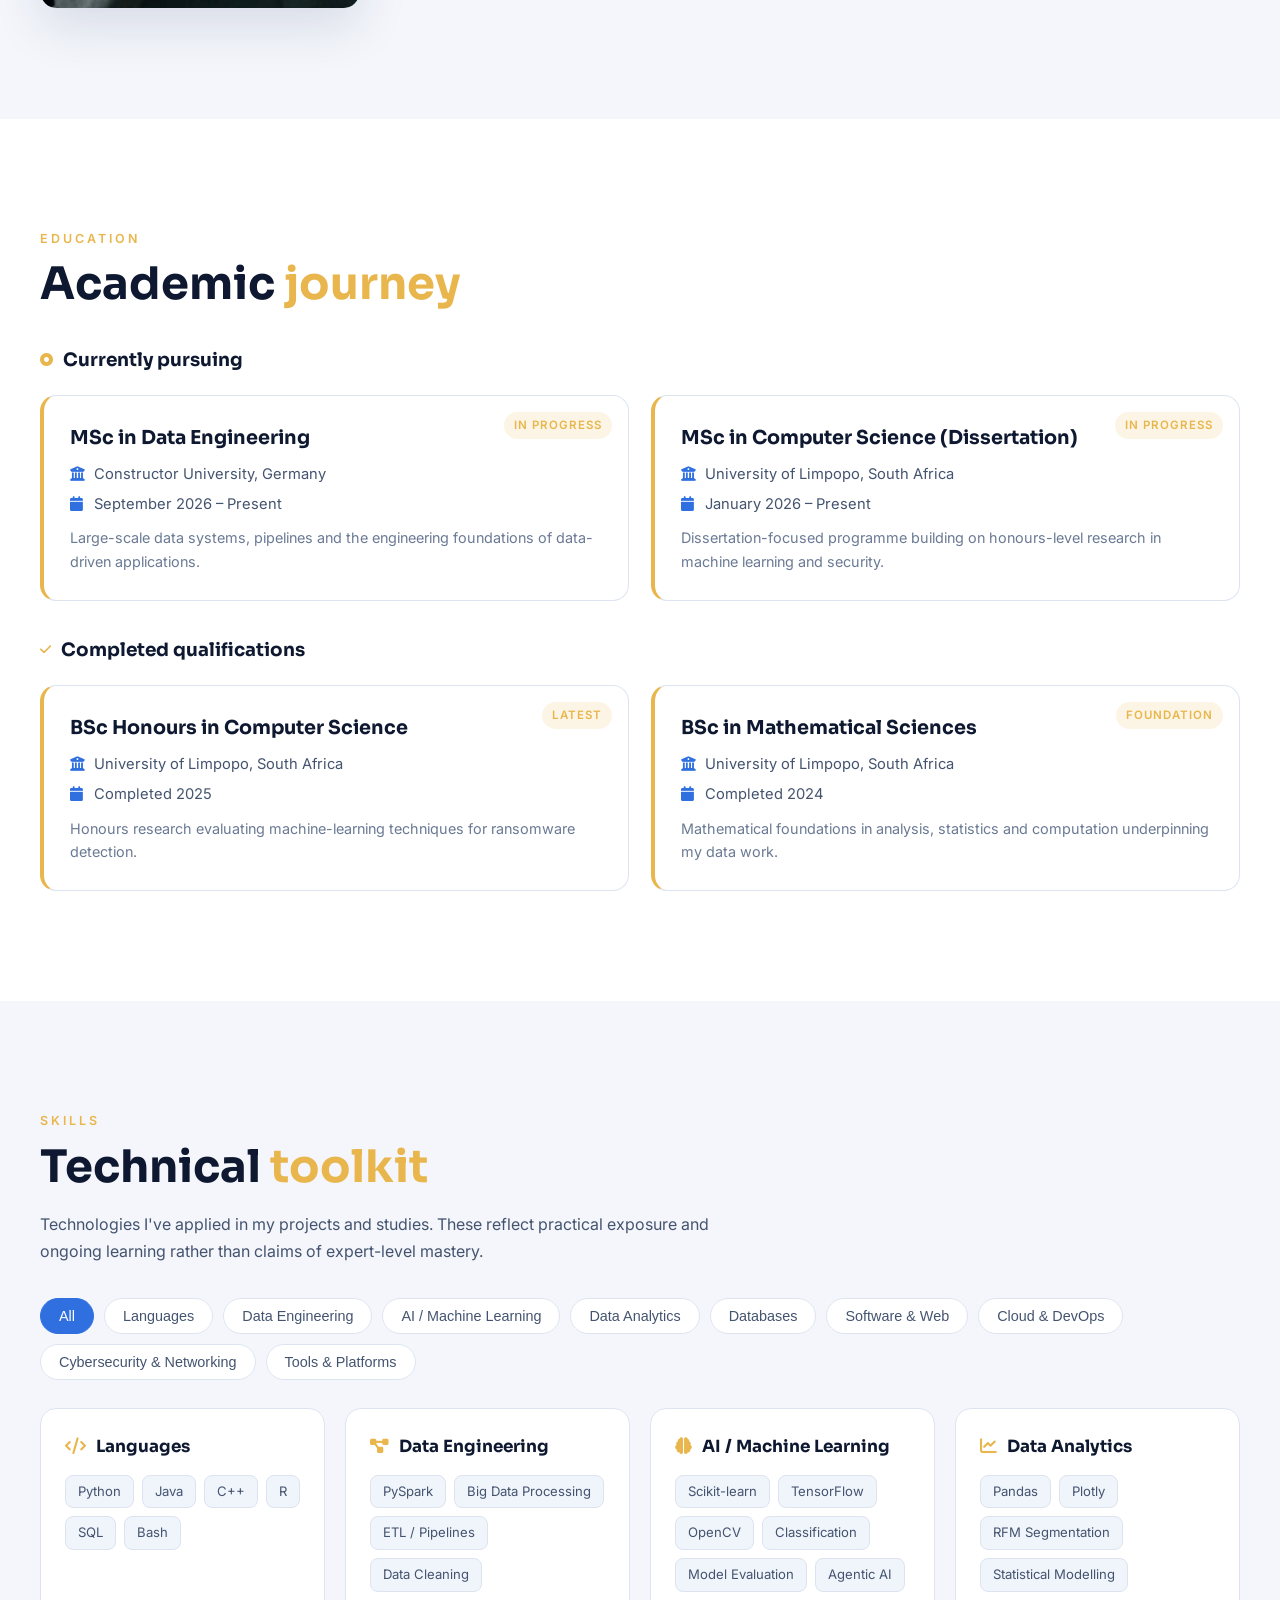
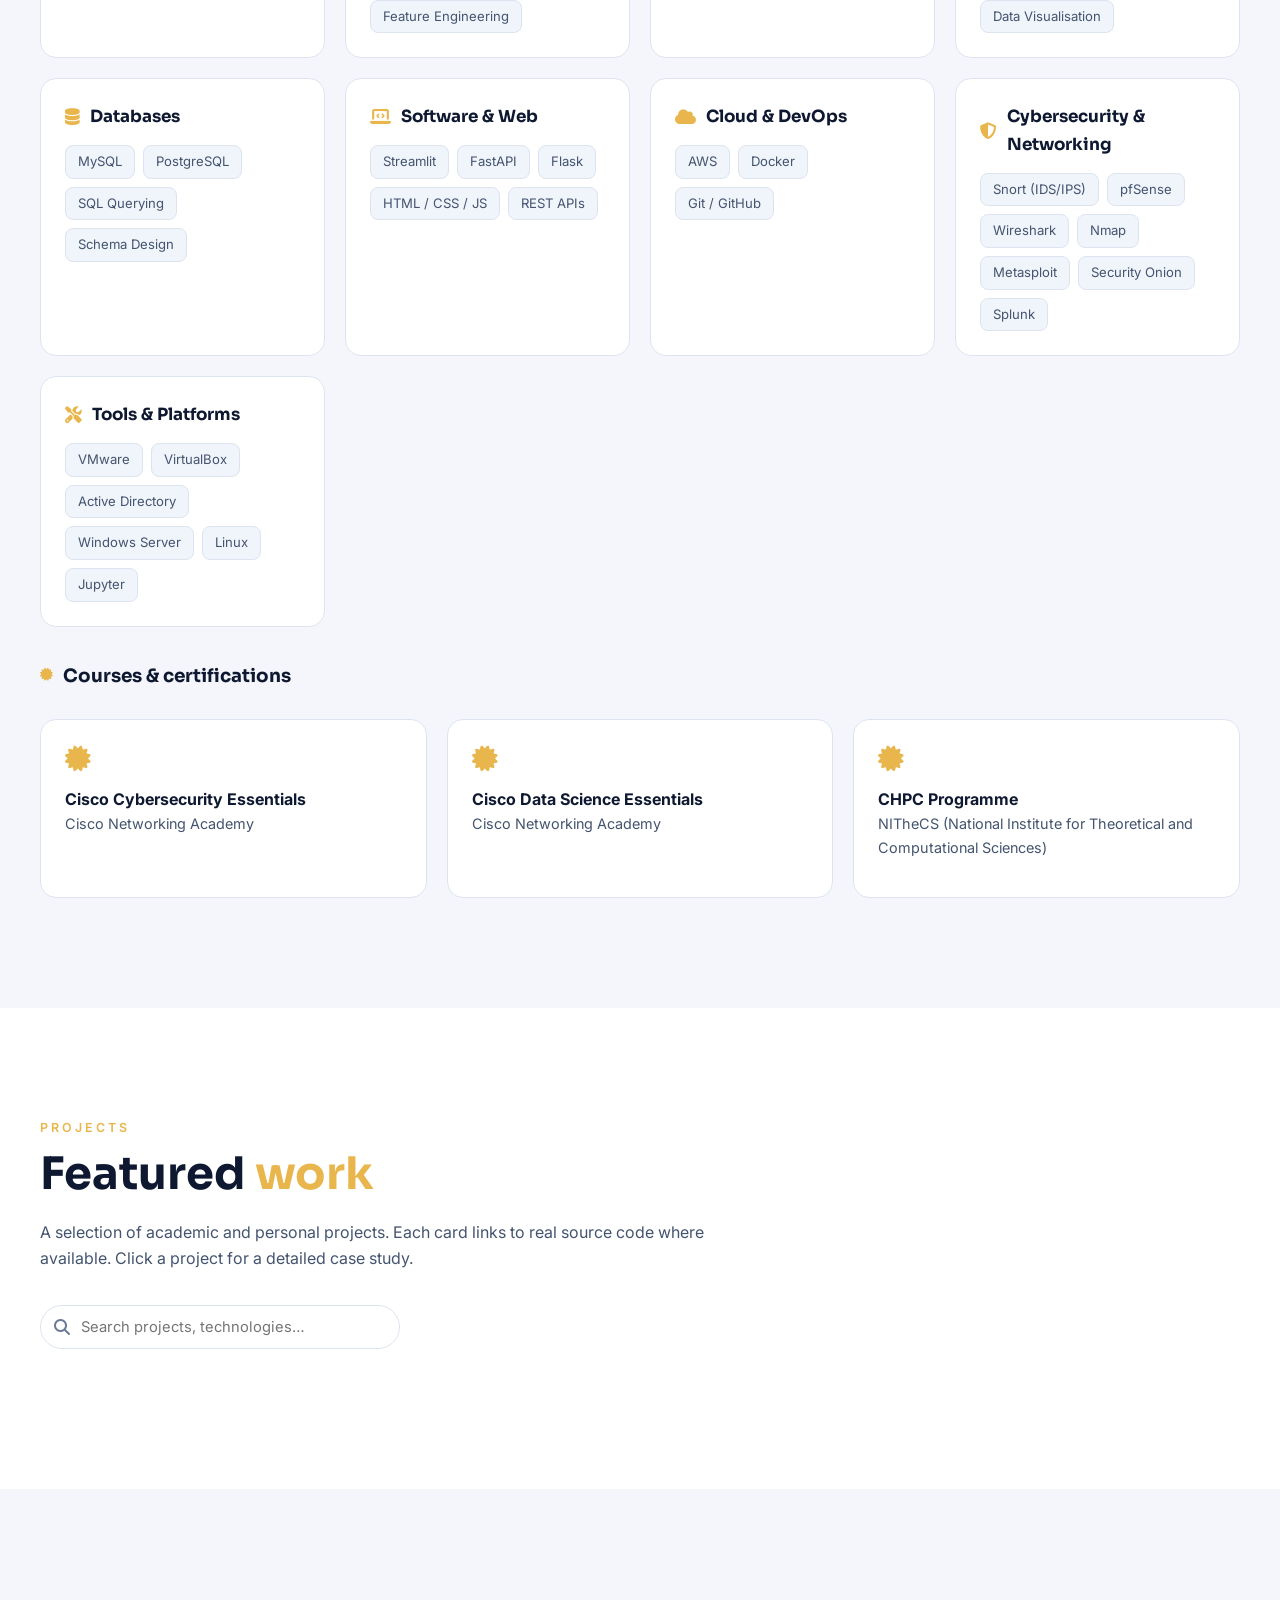
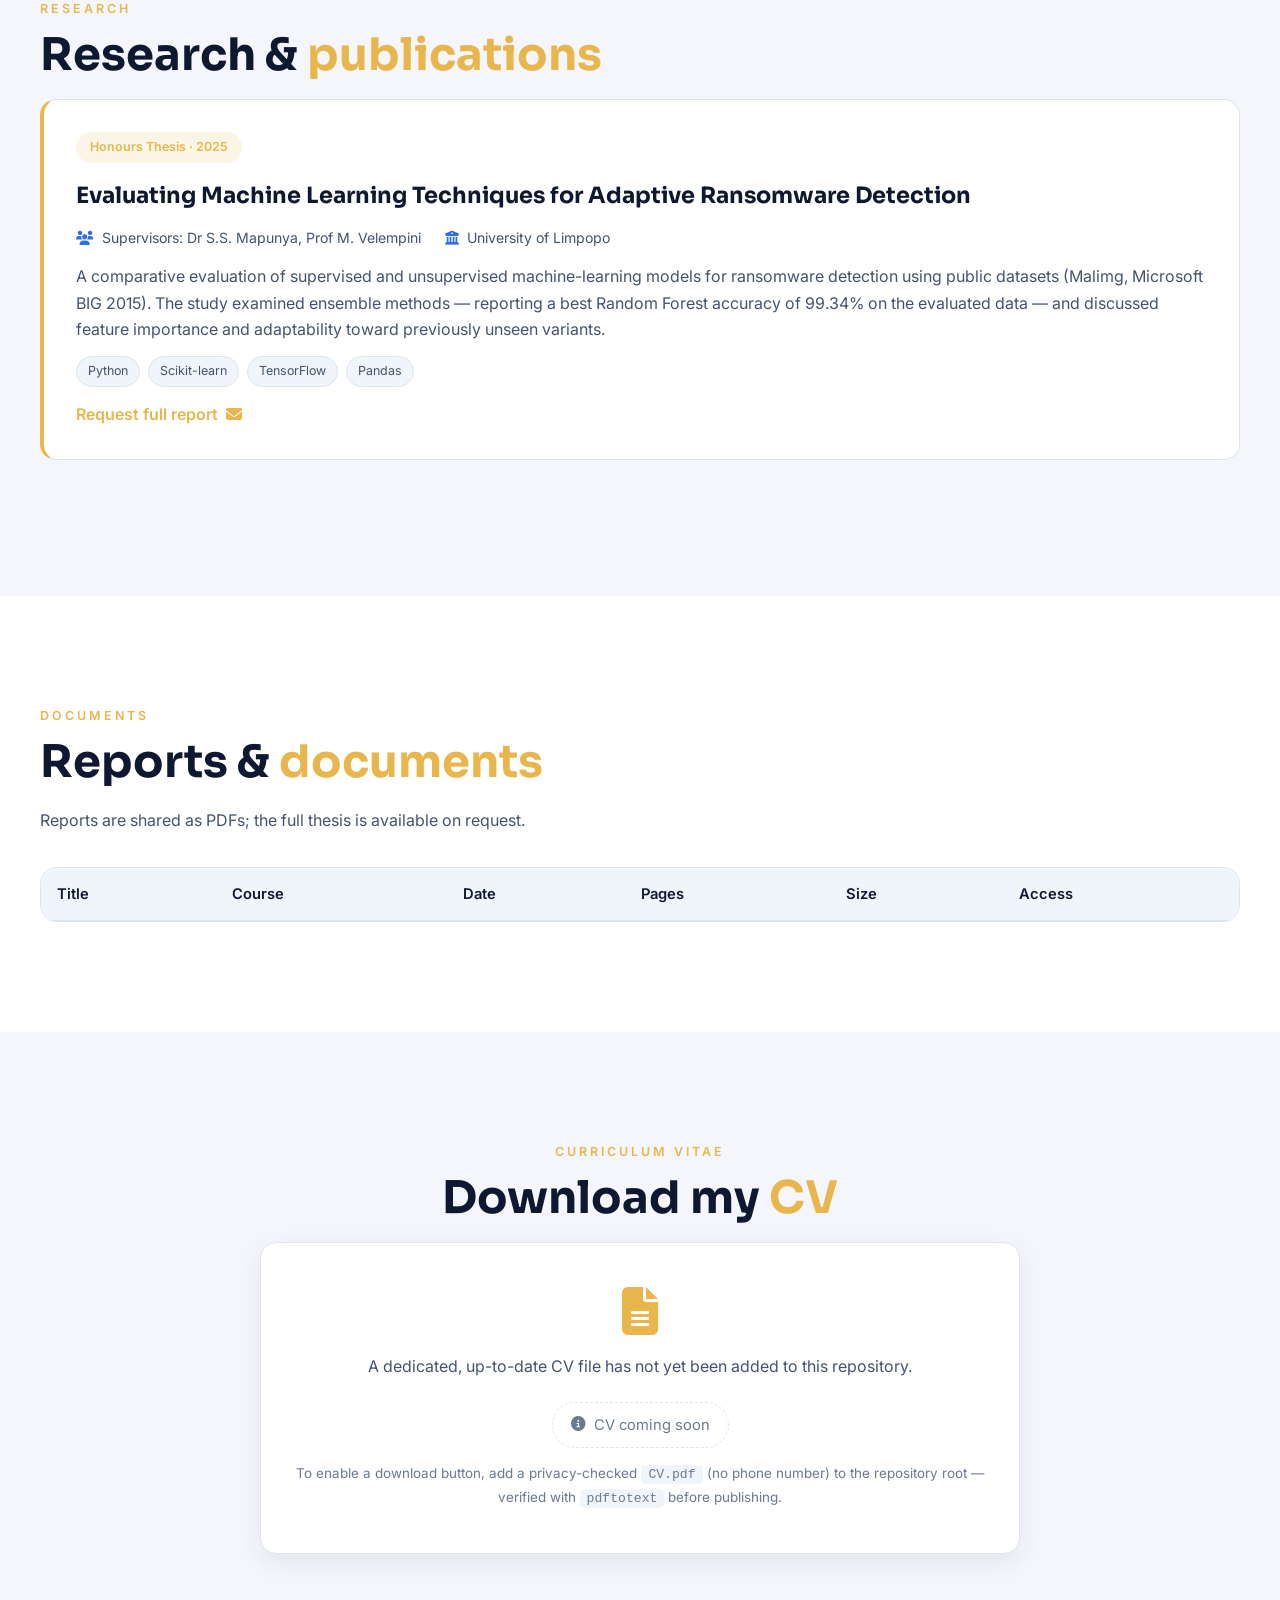
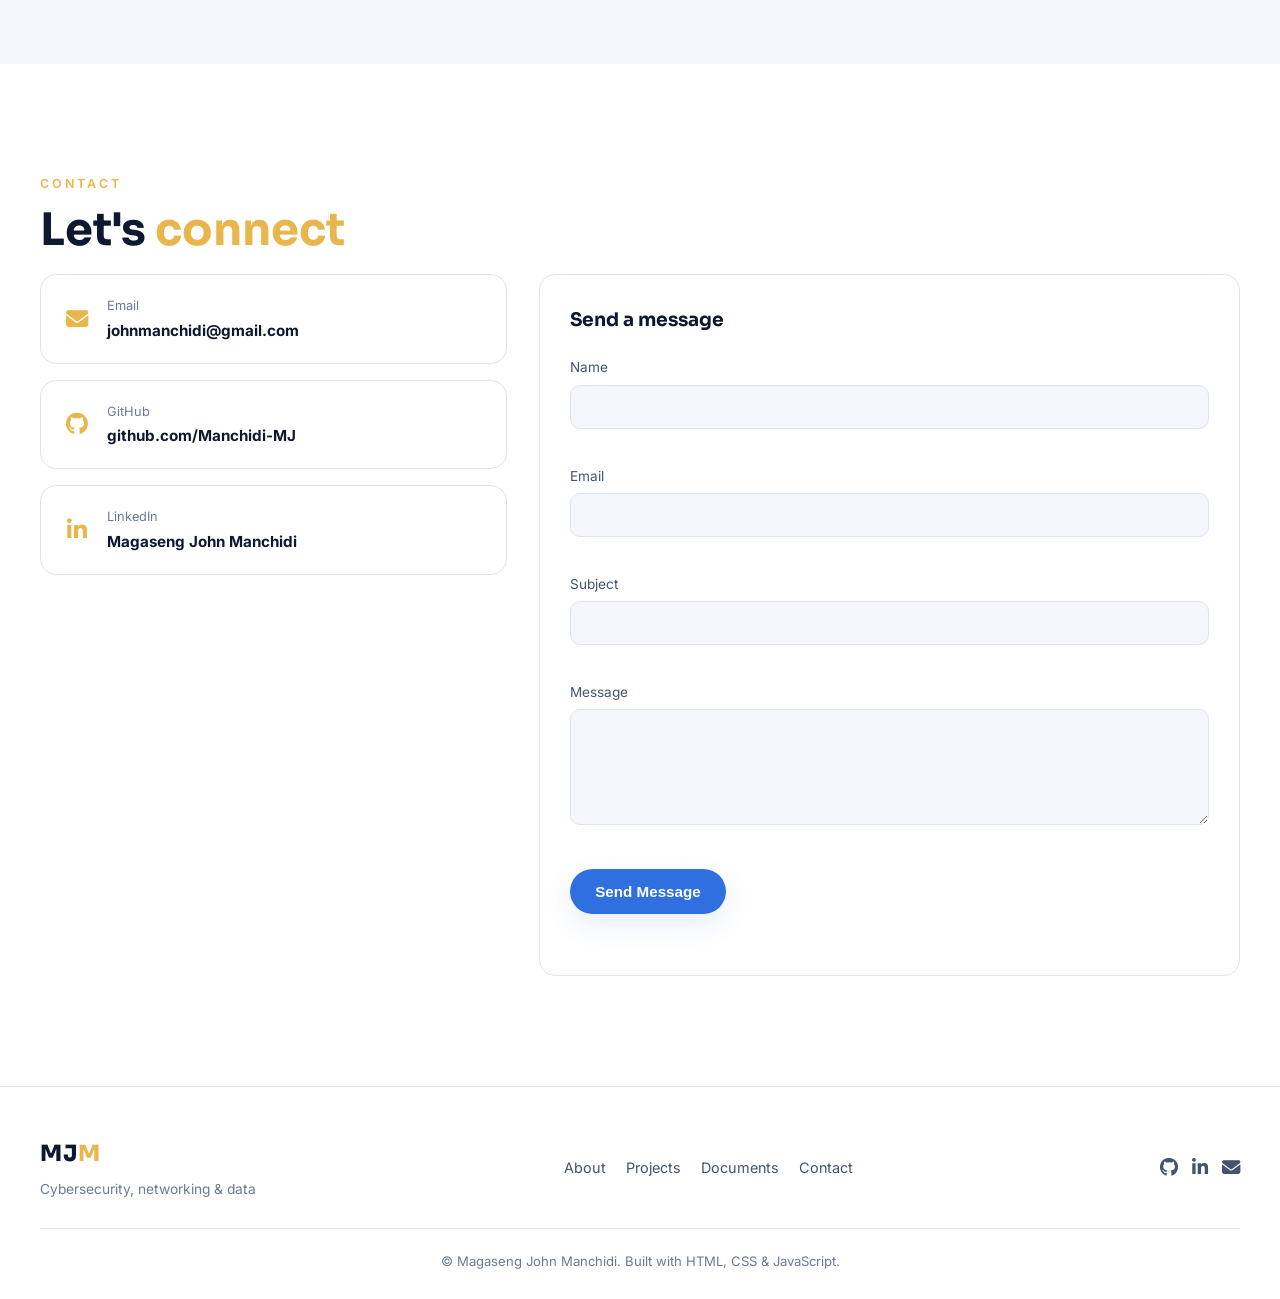
==== commit 987f35df: "feat: add confirmed dual Master's programmes (Data Engineering + CS dissertation) Owner confirmed: -" ====
--- a/index.html
+++ b/index.html
@@ -7,7 +7,7 @@
 
     <!-- Primary Meta -->
     <title>Magaseng John Manchidi | Cybersecurity &amp; Data Analysis</title>
-    <meta name="description" content="Magaseng John Manchidi — BSc Honours Computer Science (University of Limpopo, 2025), Johannesburg. Entry-level cybersecurity / SOC / network security and data analysis / reporting. Projects, research and skills." />
+    <meta name="description" content="Magaseng John Manchidi — MSc Data Engineering (Constructor University, Germany) &amp; MSc Computer Science (University of Limpopo). Cybersecurity, networking, data analysis and reporting. Projects, research and skills." />
     <meta name="author" content="Magaseng John Manchidi" />
     <meta name="keywords" content="Magaseng John Manchidi, Cybersecurity, SOC Analyst, Network Security, Data Analysis, Data Reporting, Snort, IDS IPS, Computer Science, University of Limpopo, Johannesburg, Portfolio" />
     <link rel="canonical" href="https://manchidi-mj.github.io/my-portfolio/" />
@@ -51,10 +51,11 @@
         "https://github.com/Manchidi-MJ",
         "https://www.linkedin.com/in/magaseng-john-manchidi-920442255/"
       ],
-      "jobTitle": "Computer Science Honours Graduate — Cybersecurity & Data Analysis",
-      "address": { "@type": "PostalAddress", "addressLocality": "Johannesburg", "addressCountry": "ZA" },
+      "jobTitle": "MSc Data Engineering & MSc Computer Science candidate",
+      "address": { "@type": "PostalAddress", "addressLocality": "Bremen", "addressCountry": "DE" },
       "alumniOf": [
-        { "@type": "CollegeOrUniversity", "name": "University of Limpopo" }
+        { "@type": "CollegeOrUniversity", "name": "University of Limpopo" },
+        { "@type": "CollegeOrUniversity", "name": "Constructor University" }
       ],
       "knowsAbout": ["Cybersecurity", "Network Security", "Intrusion Detection", "Data Analysis", "Data Reporting", "Computer Science", "Machine Learning"]
     }
@@ -123,9 +124,10 @@
                         and turning <strong>data&nbsp;into&nbsp;decisions</strong>.
                     </p>
                     <p class="hero-bio">
-                        BSc Honours in Computer Science (University of Limpopo, 2025), based in Johannesburg. I work across
-                        two tracks — <strong>cybersecurity &amp; networking</strong> and <strong>data analysis &amp;
-                        reporting</strong> — with a BSc in Mathematical Sciences underpinning the data work.
+                        BSc Honours in Computer Science (University of Limpopo, 2025), currently pursuing two Master's
+                        degrees — <strong>MSc Data Engineering</strong> at Constructor University, Germany, and
+                        <strong>MSc Computer Science</strong> (dissertation) at the University of Limpopo. Based in Germany,
+                        working across <strong>cybersecurity &amp; networking</strong> and <strong>data analysis &amp; reporting</strong>.
                     </p>
                     <div class="hero-buttons">
                         <a href="#projects" class="btn primary">
@@ -168,7 +170,7 @@
             <div class="wrap stats-grid">
                 <div class="stat reveal">
                     <span class="stat-num" data-count="2">0</span>
-                    <span class="stat-label">BSc degrees<br>(Maths, CS Hons)</span>
+                    <span class="stat-label">Master's degrees<br>in progress</span>
                 </div>
                 <div class="stat reveal">
                     <span class="stat-num" data-count="5">0</span>
@@ -210,9 +212,10 @@
                     <div class="about-body reveal">
                         <p>
                             I'm <strong>Magaseng John Manchidi</strong>, a South African <strong>Computer Science Honours
-                            graduate</strong> (University of Limpopo, 2025) working across two tracks: <strong>security &amp;
-                            networking</strong> and <strong>data &amp; analytics</strong>. My academic journey began with a BSc
-                            in Mathematical Sciences and continued through BSc Honours in Computer Science.
+                            graduate</strong> (University of Limpopo, 2025) currently pursuing two concurrent Master's degrees:
+                            <strong>MSc Data Engineering</strong> at Constructor University in Germany, and <strong>MSc Computer
+                            Science</strong> (dissertation-focused) at the University of Limpopo. I work across two tracks:
+                            <strong>security &amp; networking</strong> and <strong>data &amp; analytics</strong>.
                         </p>
                         <p>
                             I'm drawn to problems where mathematics, software and data meet — building data pipelines,
@@ -221,8 +224,8 @@
                             continuous learning across software engineering, AI/ML, databases, cloud, and cybersecurity.
                         </p>
                         <ul class="about-facts">
-                            <li><i class="fas fa-location-dot" aria-hidden="true"></i> Johannesburg, South Africa</li>
-                            <li><i class="fas fa-graduation-cap" aria-hidden="true"></i> BSc Honours, Computer Science (2025)</li>
+                            <li><i class="fas fa-location-dot" aria-hidden="true"></i> Germany &amp; South Africa</li>
+                            <li><i class="fas fa-graduation-cap" aria-hidden="true"></i> Dual MSc candidate (Data Eng + CS)</li>
                             <li><i class="fas fa-code-branch" aria-hidden="true"></i> Open to entry-level roles &amp; collaboration</li>
                         </ul>
                         <div class="about-interests" id="interestTags"></div>
@@ -236,6 +239,24 @@
             <div class="wrap">
                 <p class="kicker">Education</p>
                 <h2 class="section-title" id="edu-title">Academic <span class="accent">journey</span></h2>
+
+                <h3 class="subhead"><i class="fas fa-circle-dot accent-ico" aria-hidden="true"></i> Currently pursuing</h3>
+                <div class="edu-current">
+                    <article class="edu-card featured reveal">
+                        <span class="edu-flag">In progress</span>
+                        <h4>MSc in Data Engineering</h4>
+                        <p class="edu-org"><i class="fas fa-university" aria-hidden="true"></i> Constructor University, Germany</p>
+                        <p class="edu-date"><i class="fas fa-calendar" aria-hidden="true"></i> September 2026 – Present</p>
+                        <p class="edu-note">Large-scale data systems, pipelines and the engineering foundations of data-driven applications.</p>
+                    </article>
+                    <article class="edu-card featured reveal">
+                        <span class="edu-flag">In progress</span>
+                        <h4>MSc in Computer Science (Dissertation)</h4>
+                        <p class="edu-org"><i class="fas fa-university" aria-hidden="true"></i> University of Limpopo, South Africa</p>
+                        <p class="edu-date"><i class="fas fa-calendar" aria-hidden="true"></i> January 2026 – Present</p>
+                        <p class="edu-note">Dissertation-focused programme building on honours-level research in machine learning and security.</p>
+                    </article>
+                </div>
 
                 <h3 class="subhead"><i class="fas fa-check accent-ico" aria-hidden="true"></i> Completed qualifications</h3>
                 <div class="edu-current">
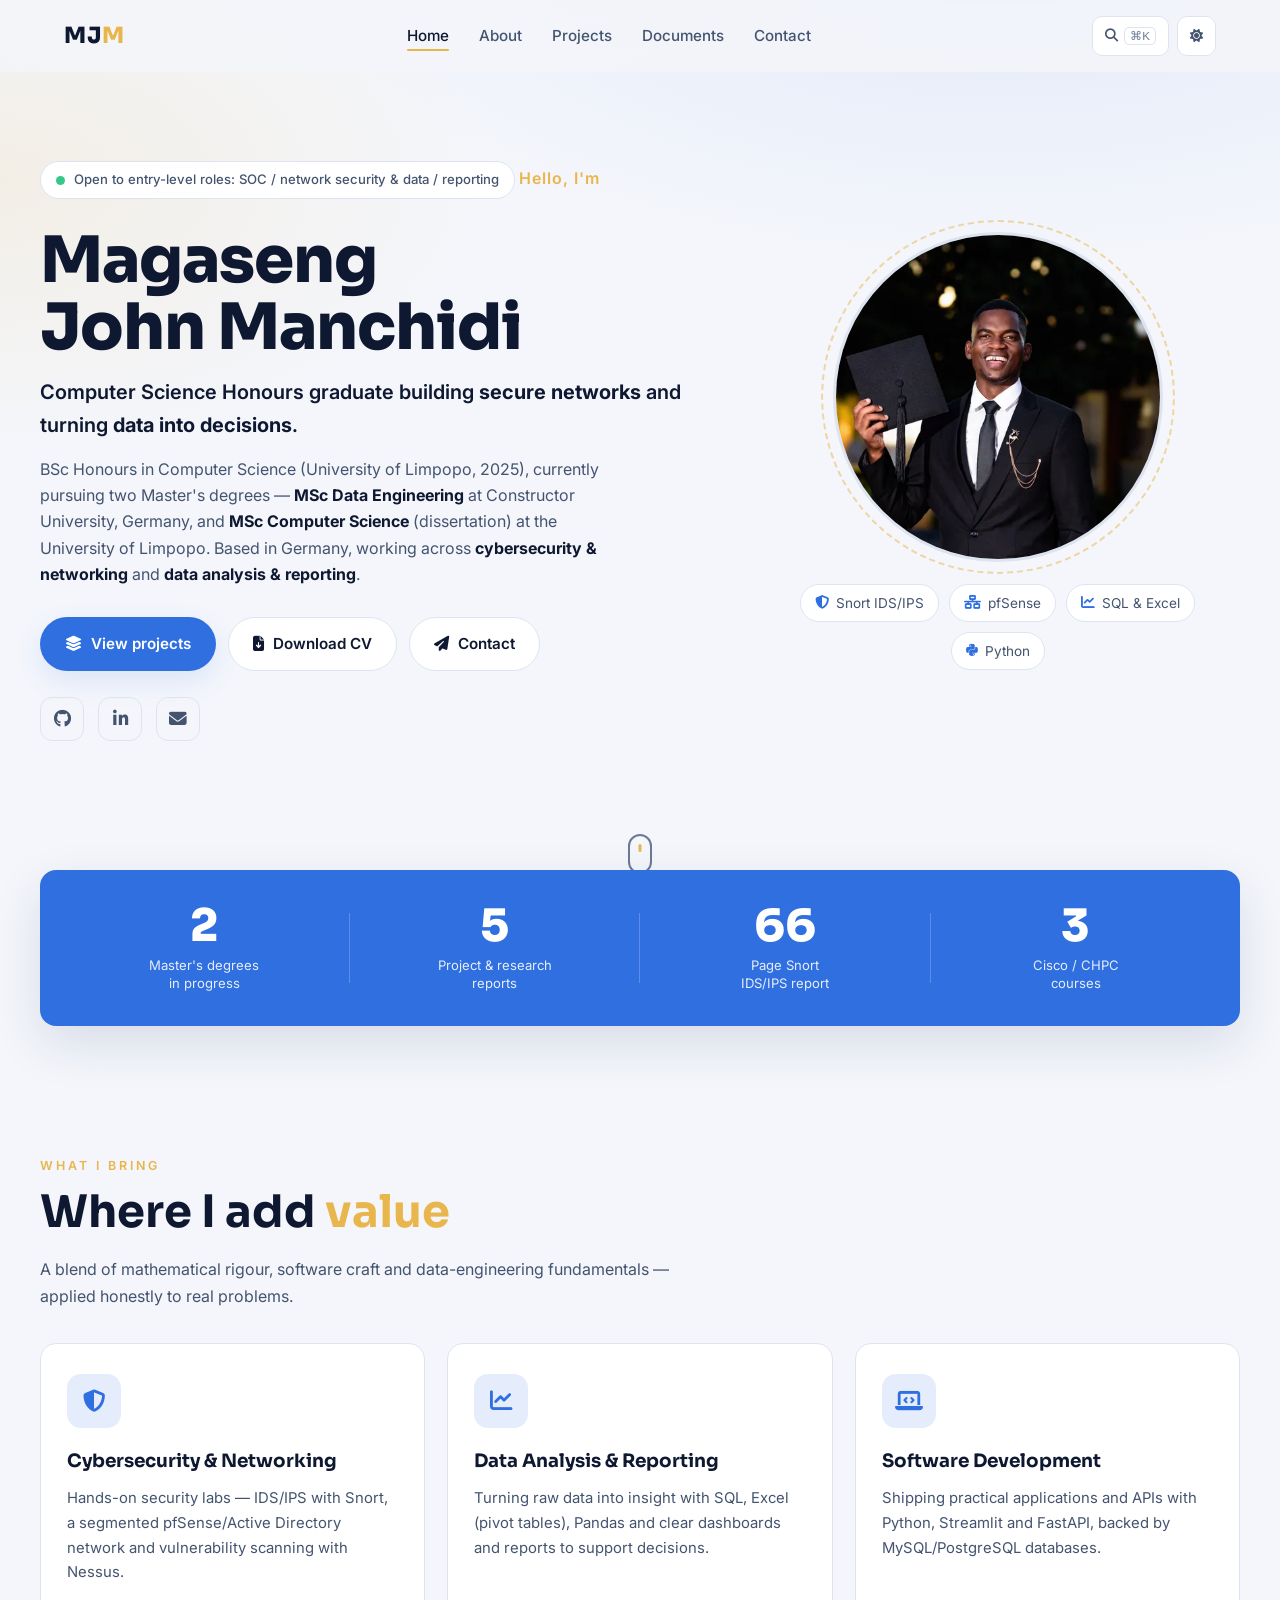
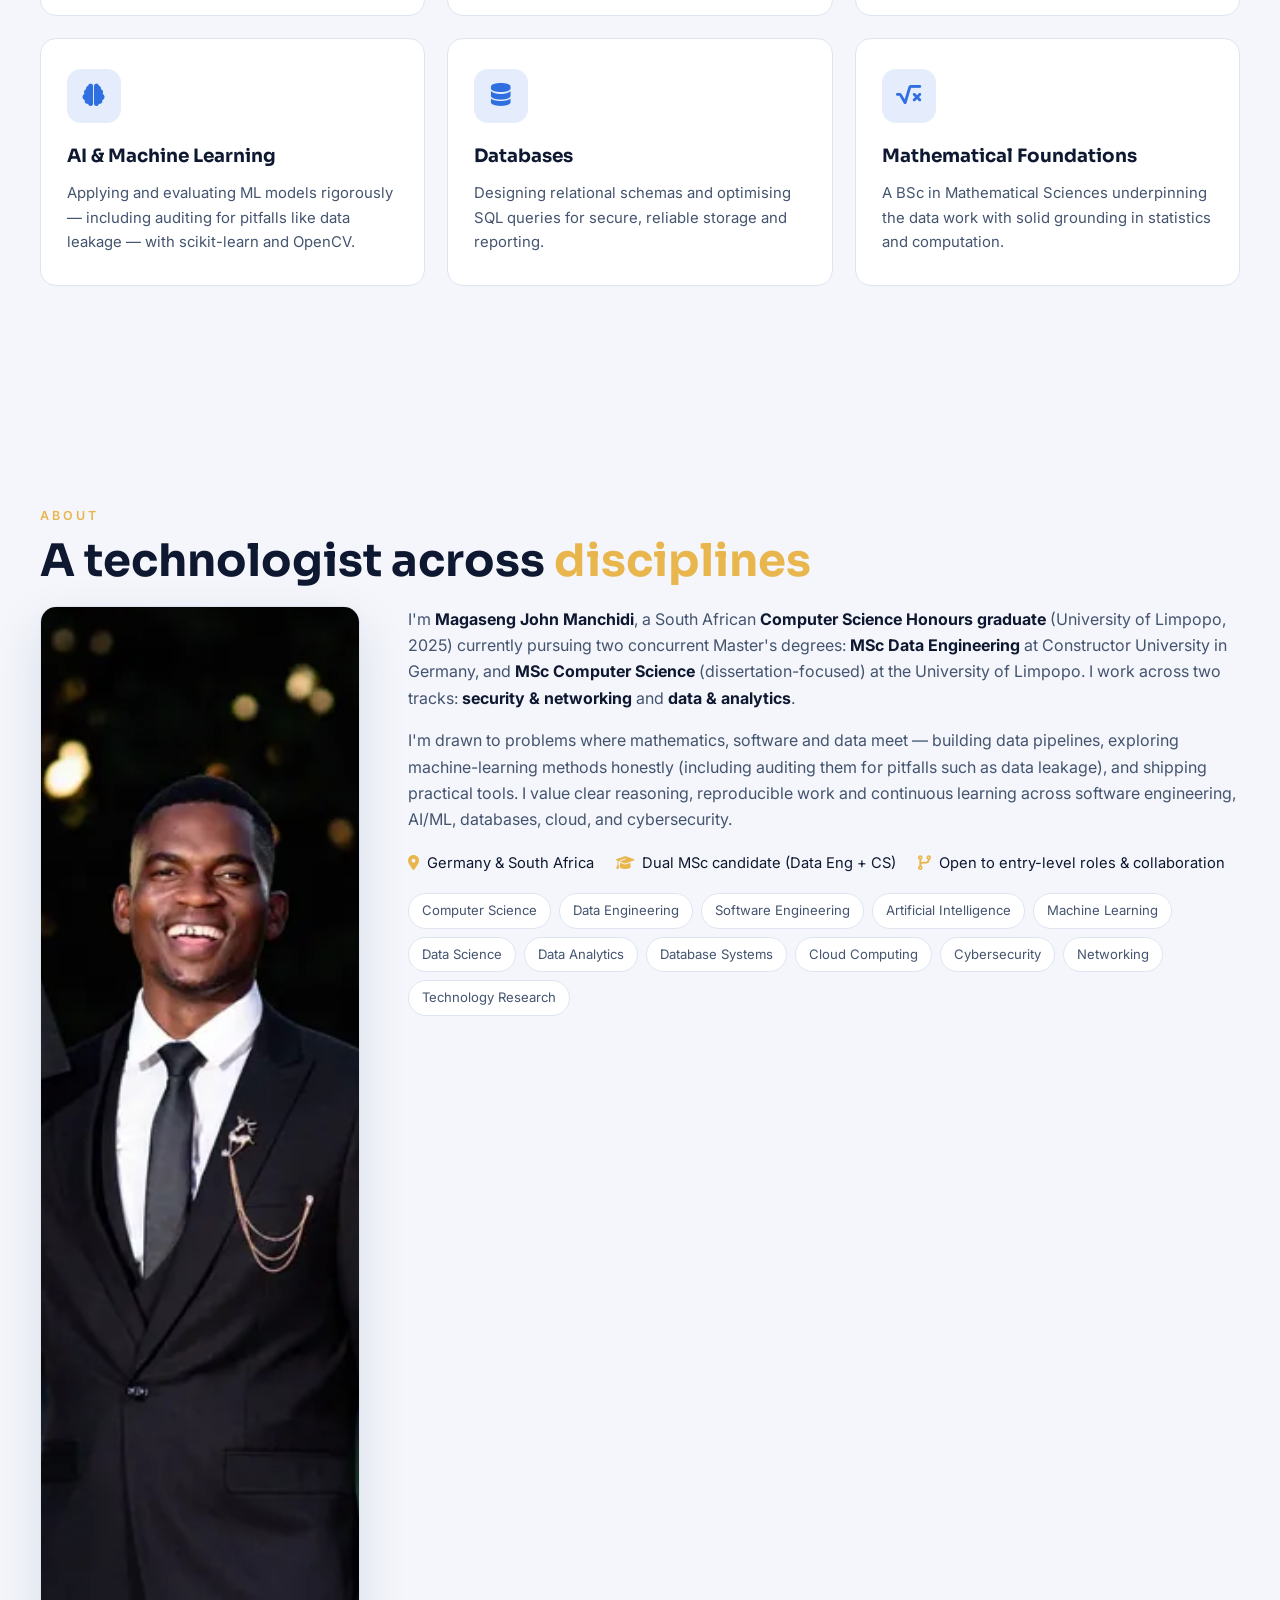
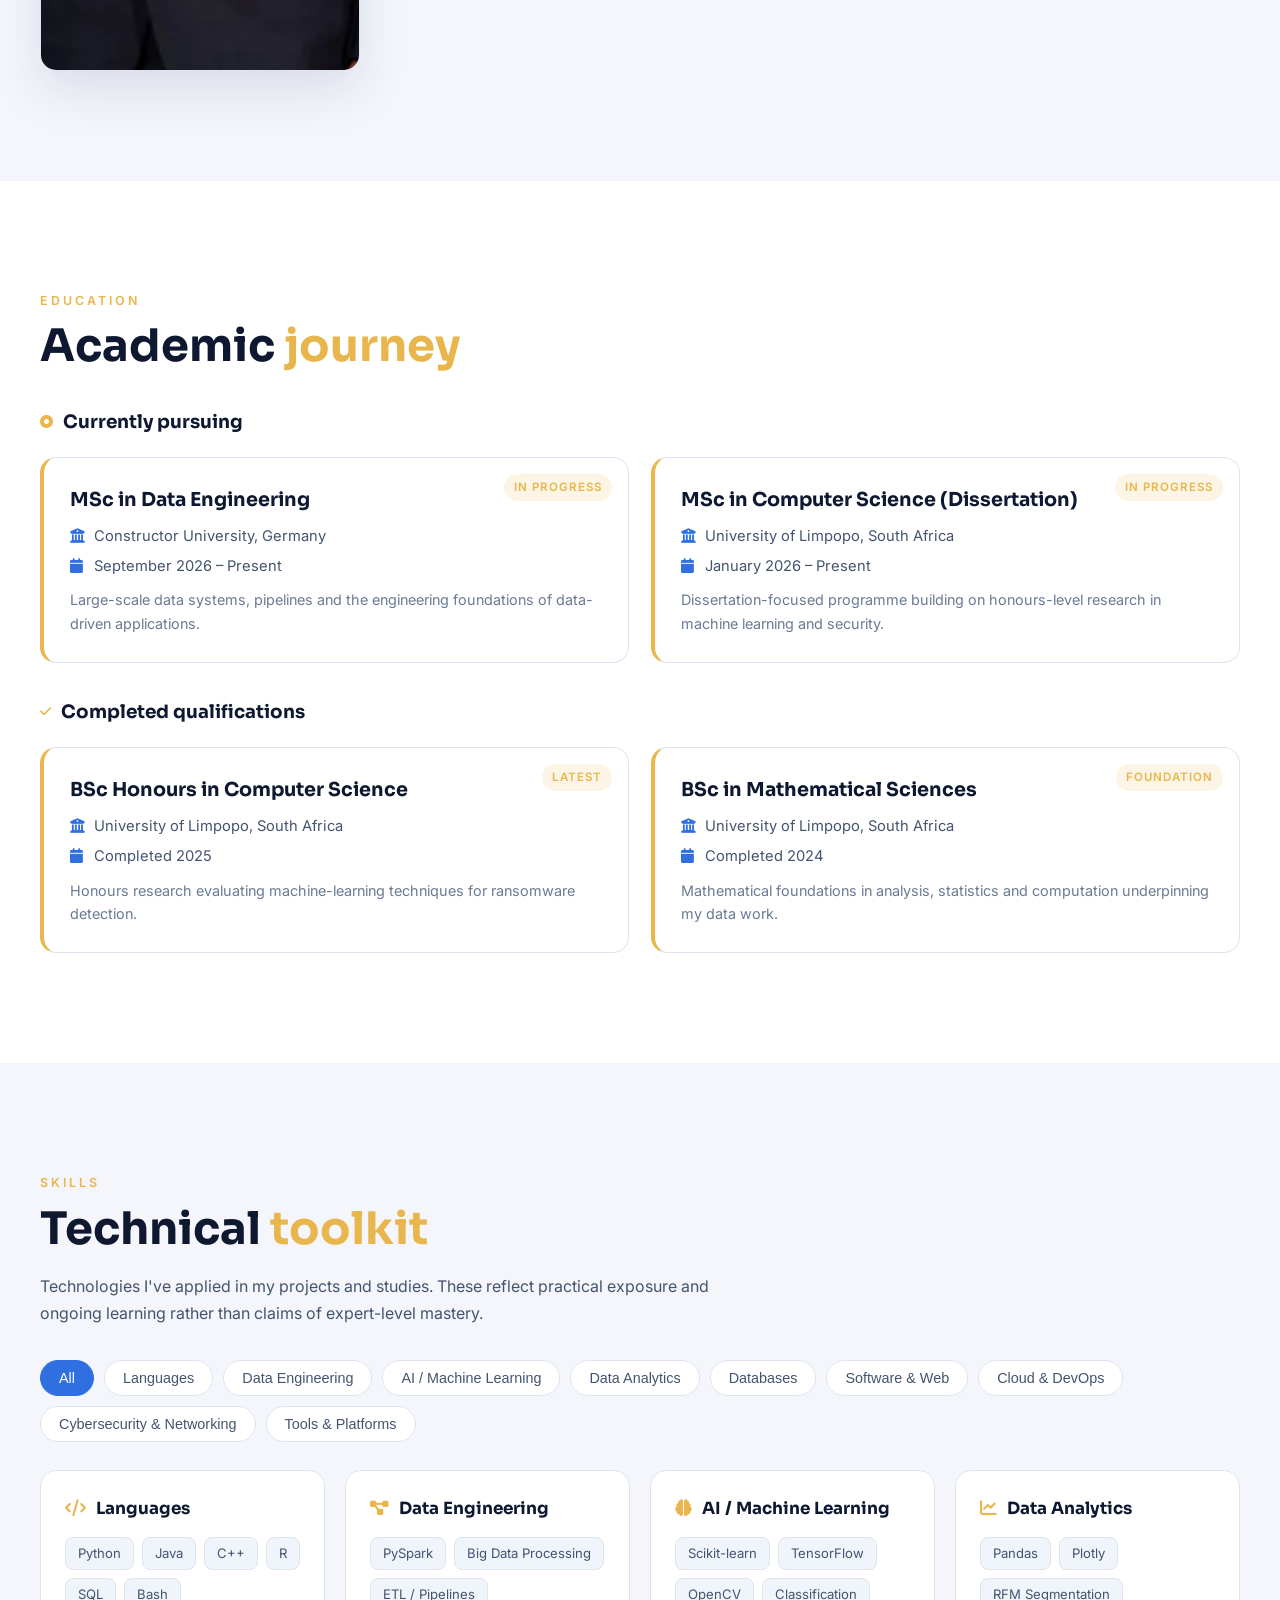
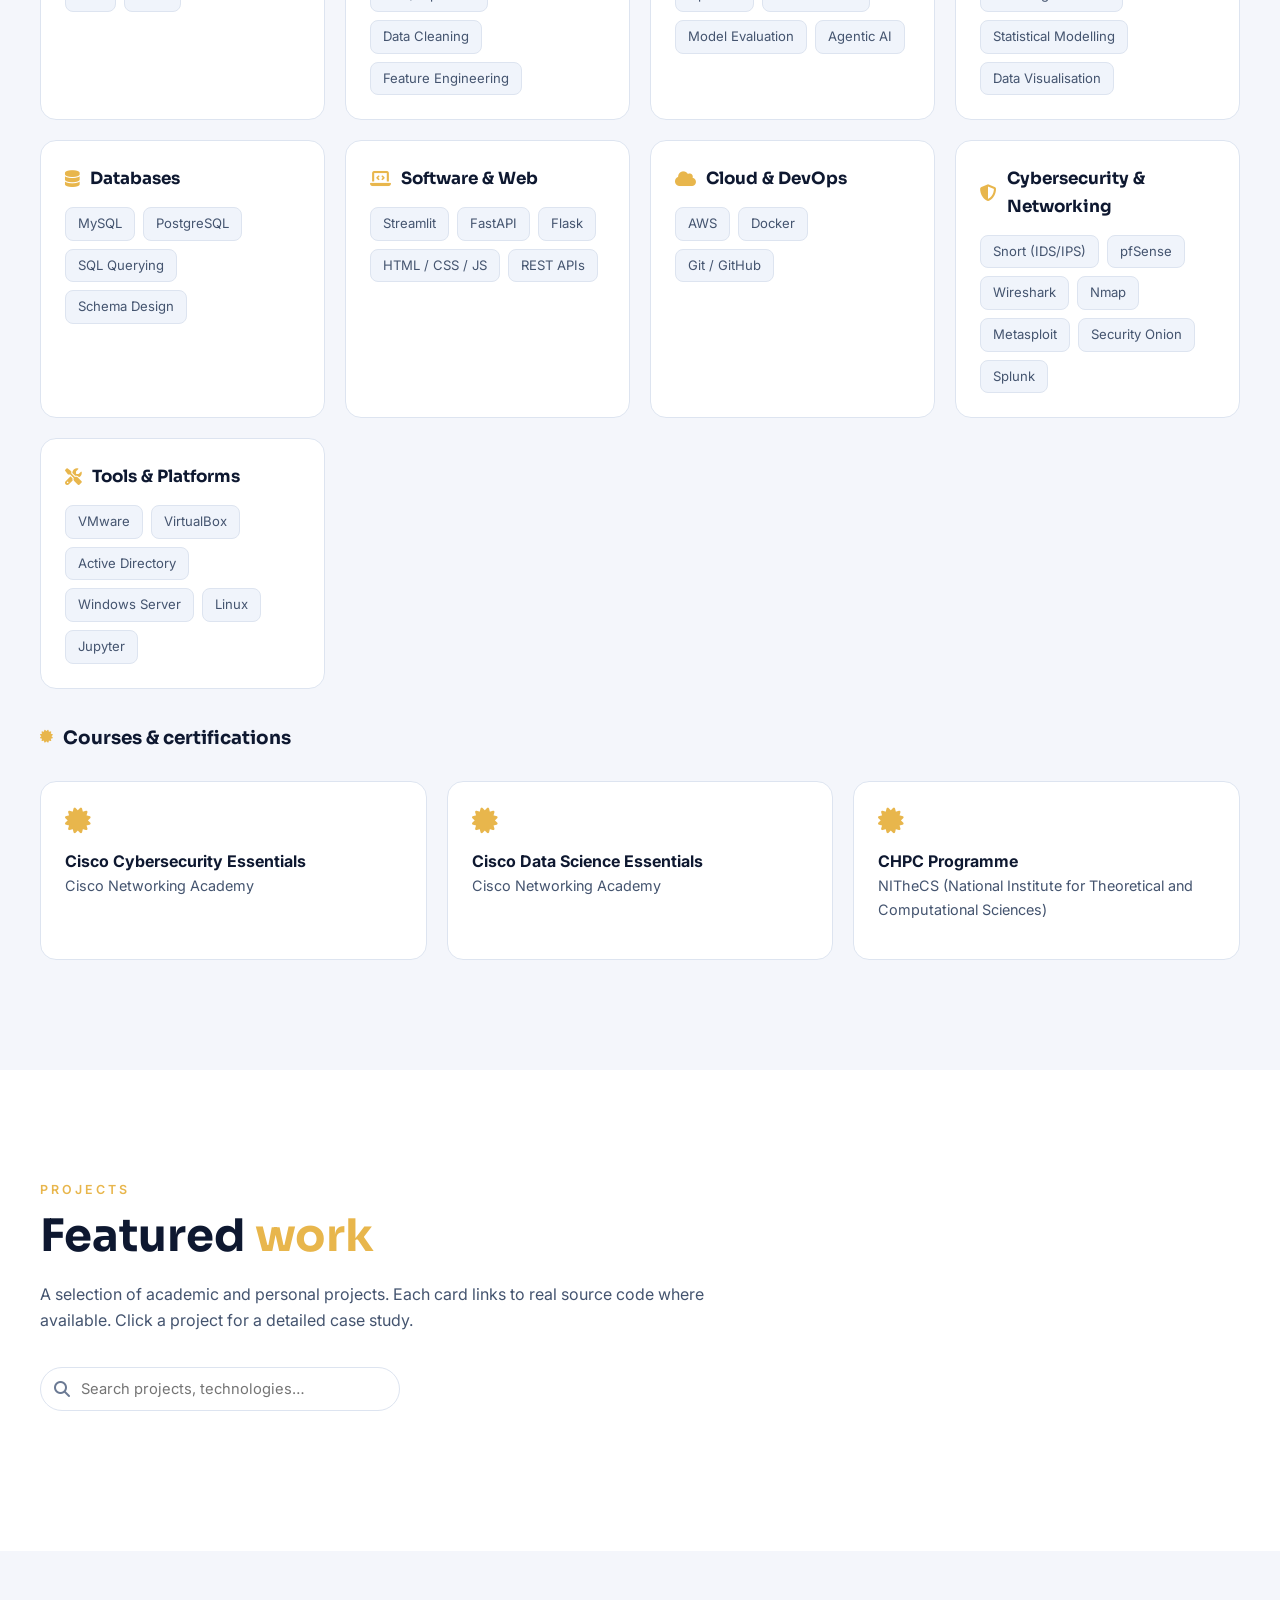
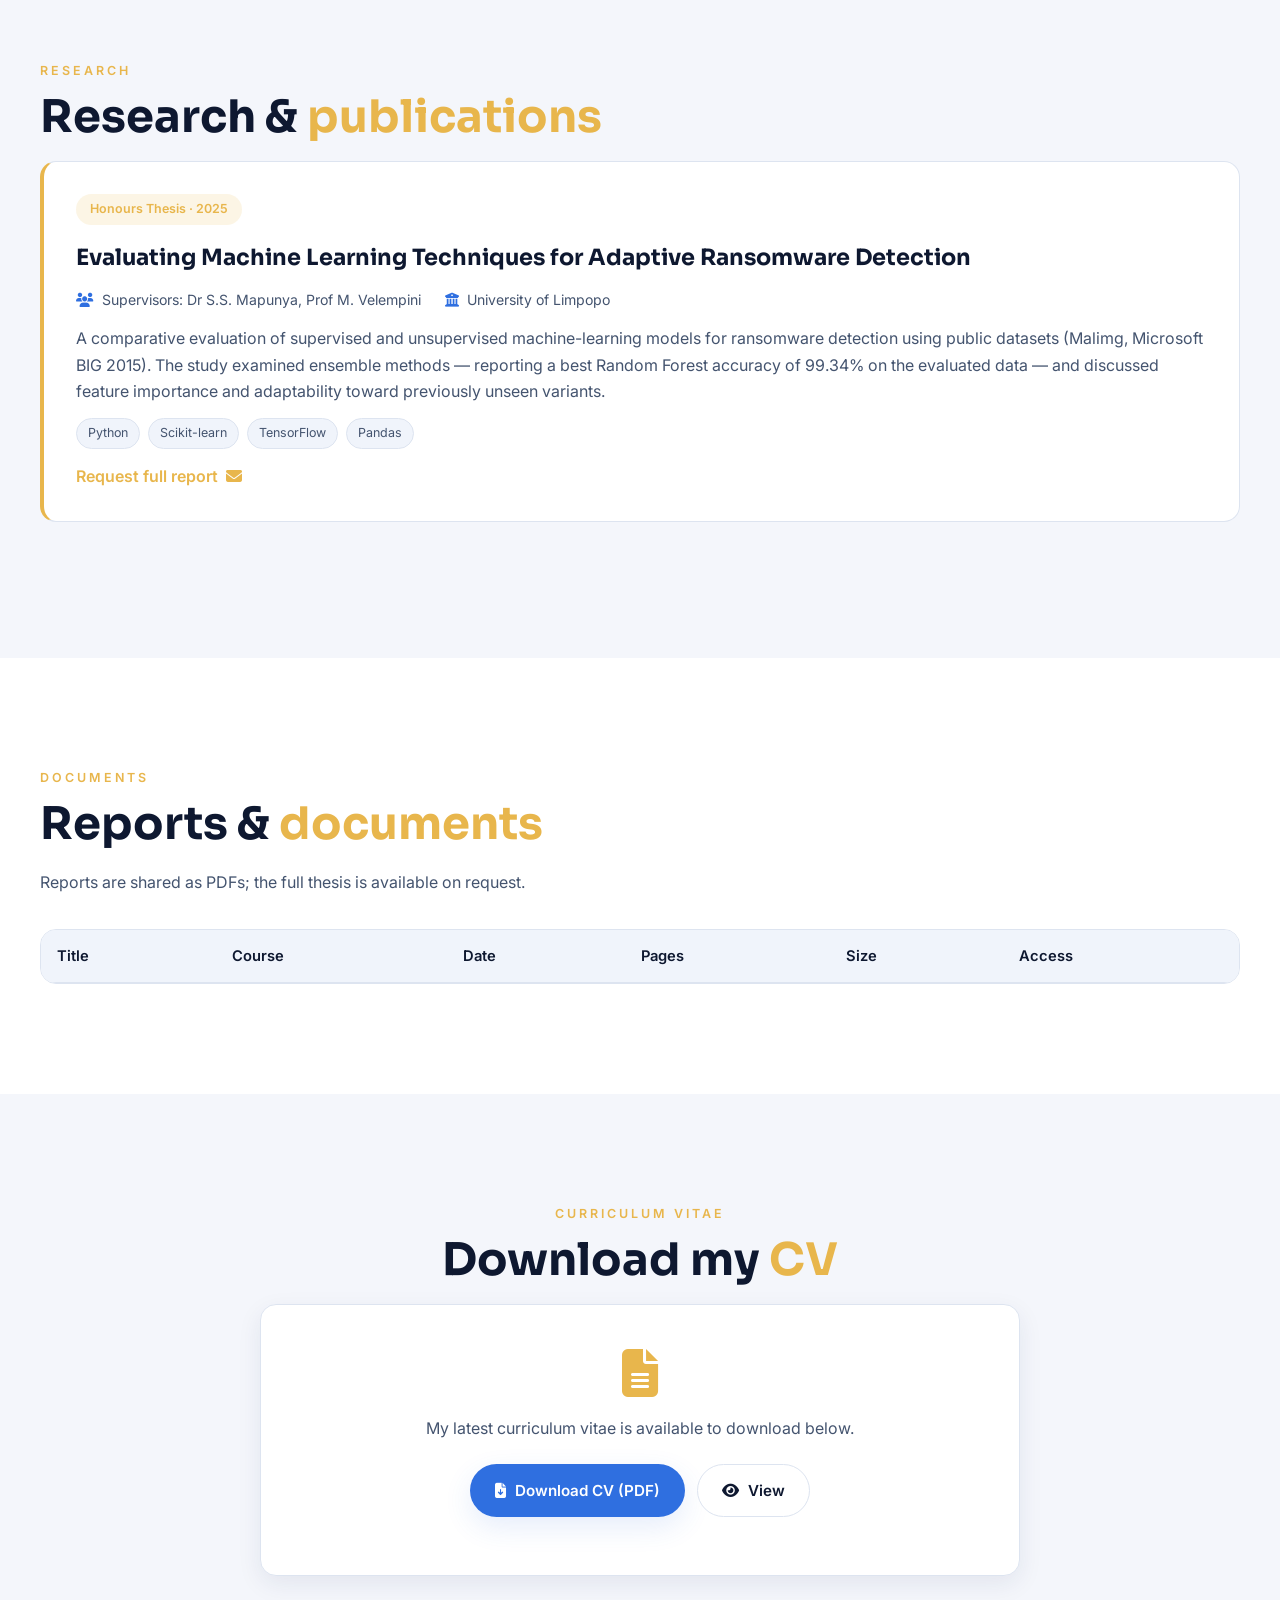
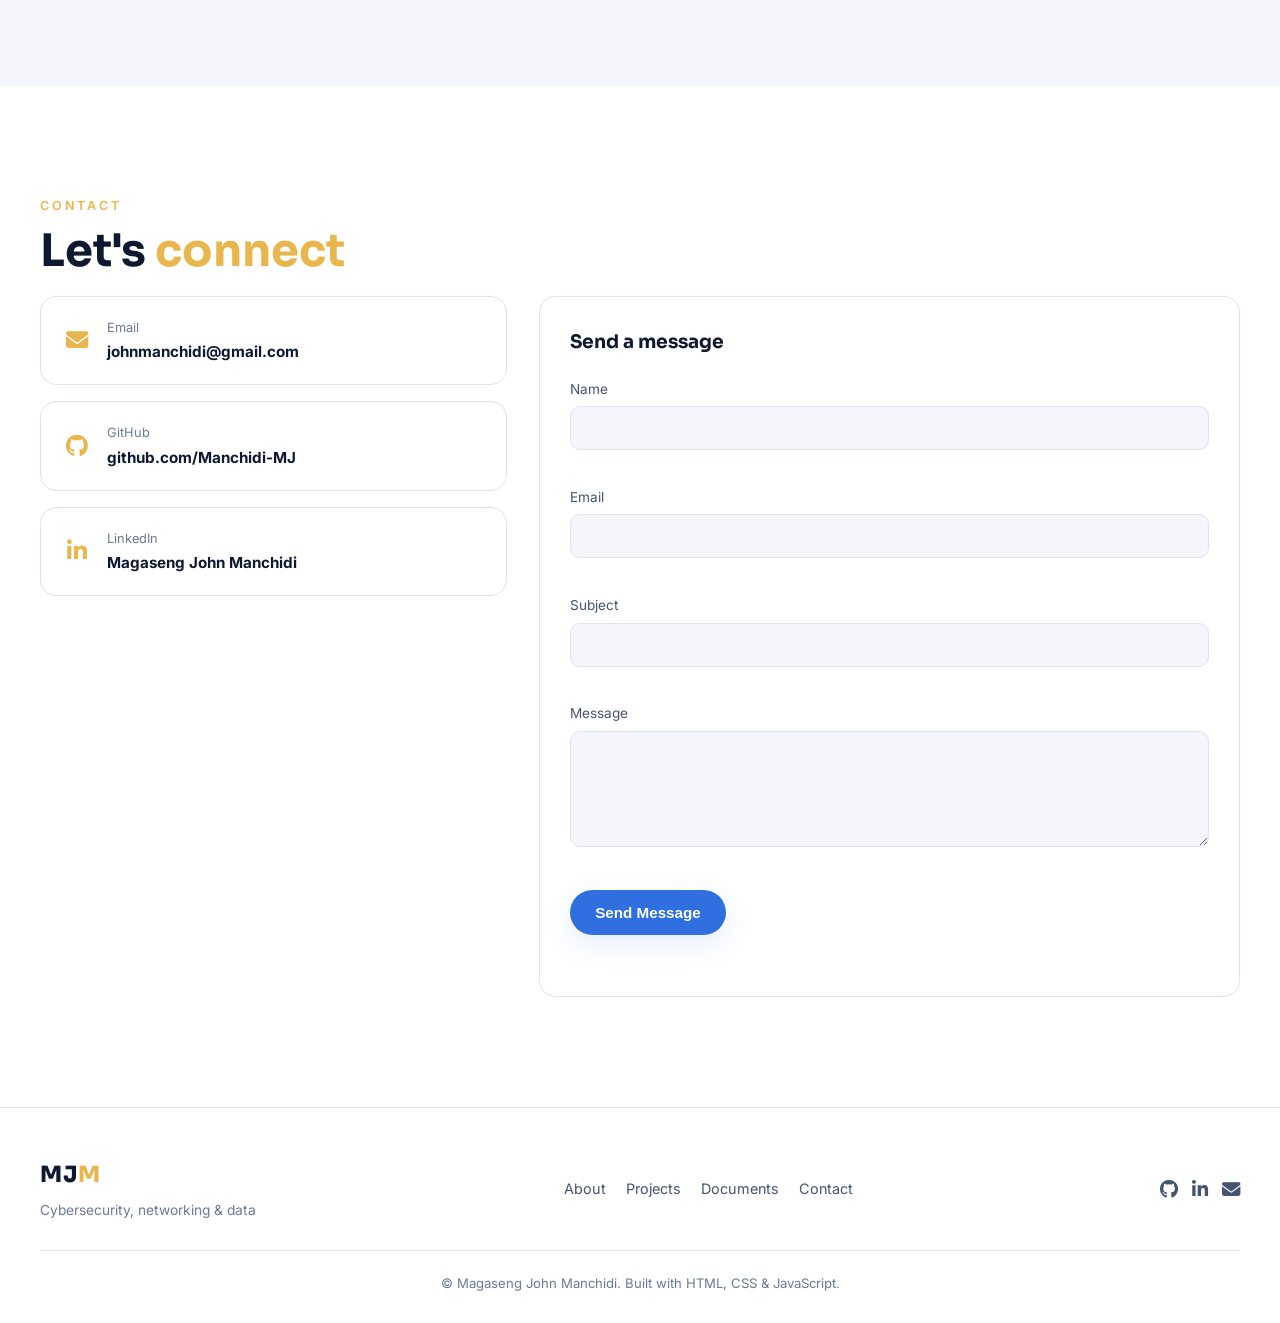
==== commit 0db790c6: "Update portfolio files" ====
--- a/index.html
+++ b/index.html
@@ -17,7 +17,8 @@
     <meta property="og:title" content="Magaseng John Manchidi | Cybersecurity &amp; Data Analysis" />
     <meta property="og:description" content="Computer Science Honours graduate building secure networks and turning data into decisions. Entry-level security &amp; data roles. Explore projects, research and skills." />
     <meta property="og:url" content="https://manchidi-mj.github.io/my-portfolio/" />
-    <meta property="og:image" content="https://manchidi-mj.github.io/my-portfolio/My%20Picture.jpg" />
+    <meta property="og:image" content="https://manchidi-mj.github.io/my-portfolio/images/og-image.jpg" />
+    <meta property="og:image:type" content="image/jpeg" />
     <meta property="og:image:alt" content="Magaseng John Manchidi — Cybersecurity & Data Analysis portfolio" />
     <meta property="og:image:width" content="1200" />
     <meta property="og:image:height" content="630" />
@@ -27,7 +28,7 @@
     <meta name="twitter:card" content="summary_large_image" />
     <meta name="twitter:title" content="Magaseng John Manchidi | Cybersecurity &amp; Data Analysis" />
     <meta name="twitter:description" content="CS Honours graduate building secure networks and turning data into decisions. Security &amp; data projects and research." />
-    <meta name="twitter:image" content="https://manchidi-mj.github.io/my-portfolio/My%20Picture.jpg" />
+    <meta name="twitter:image" content="https://manchidi-mj.github.io/my-portfolio/images/og-image.jpg" />
 
     <!-- Favicon (inline SVG) -->
     <link rel="icon" href="data:image/svg+xml,%3Csvg xmlns='http://www.w3.org/2000/svg' viewBox='0 0 100 100'%3E%3Crect width='100' height='100' rx='22' fill='%230b1220'/%3E%3Ctext x='50' y='68' font-family='Georgia,serif' font-size='54' font-weight='700' text-anchor='middle' fill='%23e8b64c'%3EMJ%3C/text%3E%3C/svg%3E" />
@@ -36,6 +37,7 @@
     <link rel="preconnect" href="https://fonts.gstatic.com" crossorigin />
     <link rel="stylesheet" href="https://fonts.googleapis.com/css2?family=Inter:wght@400;500;600;700&family=Sora:wght@600;700;800&display=swap" />
     <link rel="stylesheet" href="https://cdnjs.cloudflare.com/ajax/libs/font-awesome/6.5.1/css/all.min.css" />
+    <link rel="preload" as="image" type="image/webp" href="images/profile-480.webp" imagesrcset="images/profile-480.webp 480w, images/profile.webp 852w" imagesizes="(max-width: 760px) 80vw, 330px" />
     <link rel="stylesheet" href="style.css?v=2025103106" />
 
     <!-- Structured data -->
@@ -45,7 +47,7 @@
       "@type": "Person",
       "name": "Magaseng John Manchidi",
       "url": "https://manchidi-mj.github.io/my-portfolio/",
-      "image": "https://manchidi-mj.github.io/my-portfolio/My%20Picture.jpg",
+      "image": "https://manchidi-mj.github.io/my-portfolio/images/profile.jpg",
       "email": "mailto:johnmanchidi@gmail.com",
       "sameAs": [
         "https://github.com/Manchidi-MJ",
@@ -118,7 +120,7 @@
                 <div class="hero-text reveal">
                     <span class="availability"><span class="dot"></span> Open to entry-level roles: SOC / network security &amp; data / reporting</span>
                     <span class="eyebrow">Hello, I'm</span>
-                    <h1 class="hero-name">Magaseng&nbsp;John&nbsp;Manchidi</h1>
+                    <h1 class="hero-name">Magaseng John Manchidi</h1>
                     <p class="hero-headline">
                         Computer&nbsp;Science Honours graduate building <strong>secure&nbsp;networks</strong>
                         and turning <strong>data&nbsp;into&nbsp;decisions</strong>.
@@ -149,7 +151,10 @@
 
                 <div class="hero-visual reveal">
                     <div class="portrait">
-                        <img src="My Picture.jpg" alt="Magaseng John Manchidi, Computer Science Honours graduate, in graduation attire" width="852" height="1003" fetchpriority="high" decoding="async" />
+                        <picture>
+                            <source type="image/webp" srcset="images/profile-480.webp 480w, images/profile.webp 852w" sizes="(max-width: 760px) 80vw, 330px" />
+                            <img src="images/profile.jpg" alt="Magaseng John Manchidi, Computer Science Honours graduate, in graduation attire" width="852" height="1065" fetchpriority="high" decoding="async" />
+                        </picture>
                         <div class="portrait-ring" aria-hidden="true"></div>
                     </div>
                     <div class="hero-badges" aria-hidden="true">
@@ -207,7 +212,10 @@
                 <h2 class="section-title" id="about-title">A technologist across <span class="accent">disciplines</span></h2>
                 <div class="about-layout">
                     <div class="about-photo reveal">
-                        <img src="My Picture.jpg" alt="Magaseng John Manchidi" width="852" height="1003" loading="lazy" decoding="async" />
+                        <picture>
+                            <source type="image/webp" srcset="images/profile-480.webp 480w, images/profile.webp 852w" sizes="(max-width: 980px) 280px, 320px" />
+                            <img src="images/profile.jpg" alt="Magaseng John Manchidi" width="852" height="1065" loading="lazy" decoding="async" />
+                        </picture>
                     </div>
                     <div class="about-body reveal">
                         <p>
@@ -377,7 +385,7 @@
                     Reports are shared as PDFs; the full thesis is available on request.
                 </p>
                 <noscript>
-                    <p>Documents are available by request — email <a href="mailto:johnmanchidi@gmail.com">johnmanchidi@gmail.com</a>.</p>
+                    <p>Reports are listed in the table below (JavaScript is needed to show it). Any report can also be requested — email <a href="mailto:johnmanchidi@gmail.com">johnmanchidi@gmail.com</a>.</p>
                 </noscript>
                 <div class="docs-table-wrap">
                     <table class="docs-table" id="docsTable" aria-label="Project and research documents">
@@ -405,15 +413,13 @@
                 <div class="cv-card reveal" id="cvCard">
                     <i class="fas fa-file-lines cv-ico" aria-hidden="true"></i>
                     <p class="cv-text" id="cvText">
-                        A dedicated, up-to-date CV file has not yet been added to this repository.
+                        My latest curriculum vitae is available to download below.
                     </p>
                     <div class="cv-actions" id="cvActions">
-                        <span class="cv-pending"><i class="fas fa-circle-info" aria-hidden="true"></i> CV coming soon</span>
-                    </div>
-                    <p class="cv-hint" id="cvHint">
-                        To enable a download button, add a privacy-checked <code>CV.pdf</code> (no phone number) to the
-                        repository root — verified with <code>pdftotext</code> before publishing.
-                    </p>
+                        <a class="btn primary" href="CV.pdf" download><i class="fas fa-file-arrow-down" aria-hidden="true"></i> Download CV (PDF)</a>
+                        <a class="btn ghost" href="CV.pdf" target="_blank" rel="noopener"><i class="fas fa-eye" aria-hidden="true"></i> View</a>
+                    </div>
+                    <p class="cv-hint" id="cvHint" hidden></p>
                 </div>
             </div>
         </section>
--- a/style.css
+++ b/style.css
@@ -186,7 +186,8 @@
 .hero { min-height: 100vh; display: flex; align-items: center; padding-top: calc(var(--nav-h) + 40px); background-image: var(--hero-grad); }
 .hero-grid { max-width: var(--maxw); margin: 0 auto; display: grid; grid-template-columns: 1.15fr 0.85fr; gap: 60px; align-items: center; width: 100%; }
 .eyebrow { color: var(--gold); font-weight: 600; letter-spacing: 1px; }
-.hero-name { font-family: var(--font-display); font-size: clamp(2.3rem, 5.5vw, 4rem); font-weight: 800; line-height: 1.05; margin: 10px 0 14px; letter-spacing: -1px; }
+.hero-grid > * { min-width: 0; } /* stop a long name from pushing the portrait off-screen */
+.hero-name { text-wrap: balance; font-family: var(--font-display); font-size: clamp(2.3rem, 5.5vw, 4rem); font-weight: 800; line-height: 1.05; margin: 10px 0 14px; letter-spacing: -1px; }
 .hero-headline { font-size: clamp(1rem, 2vw, 1.25rem); font-weight: 600; color: var(--text); margin-bottom: 14px; }
 .hero-headline .sep { color: var(--gold); margin: 0 6px; }
 .hero-rotator { font-size: 1.05rem; color: var(--text-muted); margin-bottom: 18px; min-height: 1.6em; }
@@ -204,6 +205,8 @@
 
 .hero-visual { display: flex; flex-direction: column; align-items: center; gap: 22px; }
 .portrait { position: relative; width: min(330px, 80vw); aspect-ratio: 1/1; border-radius: 50%; }
+.portrait picture { position: absolute; inset: 0; display: block; }
+.about-photo picture { display: block; }
 .portrait img { width: 100%; height: 100%; object-fit: cover; object-position: center top; border-radius: 50%; border: 3px solid var(--border); }
 .portrait-ring { position: absolute; inset: -12px; border-radius: 50%; border: 2px dashed var(--gold); opacity: 0.5; animation: spin 24s linear infinite; }
 @keyframes spin { to { transform: rotate(360deg); } }
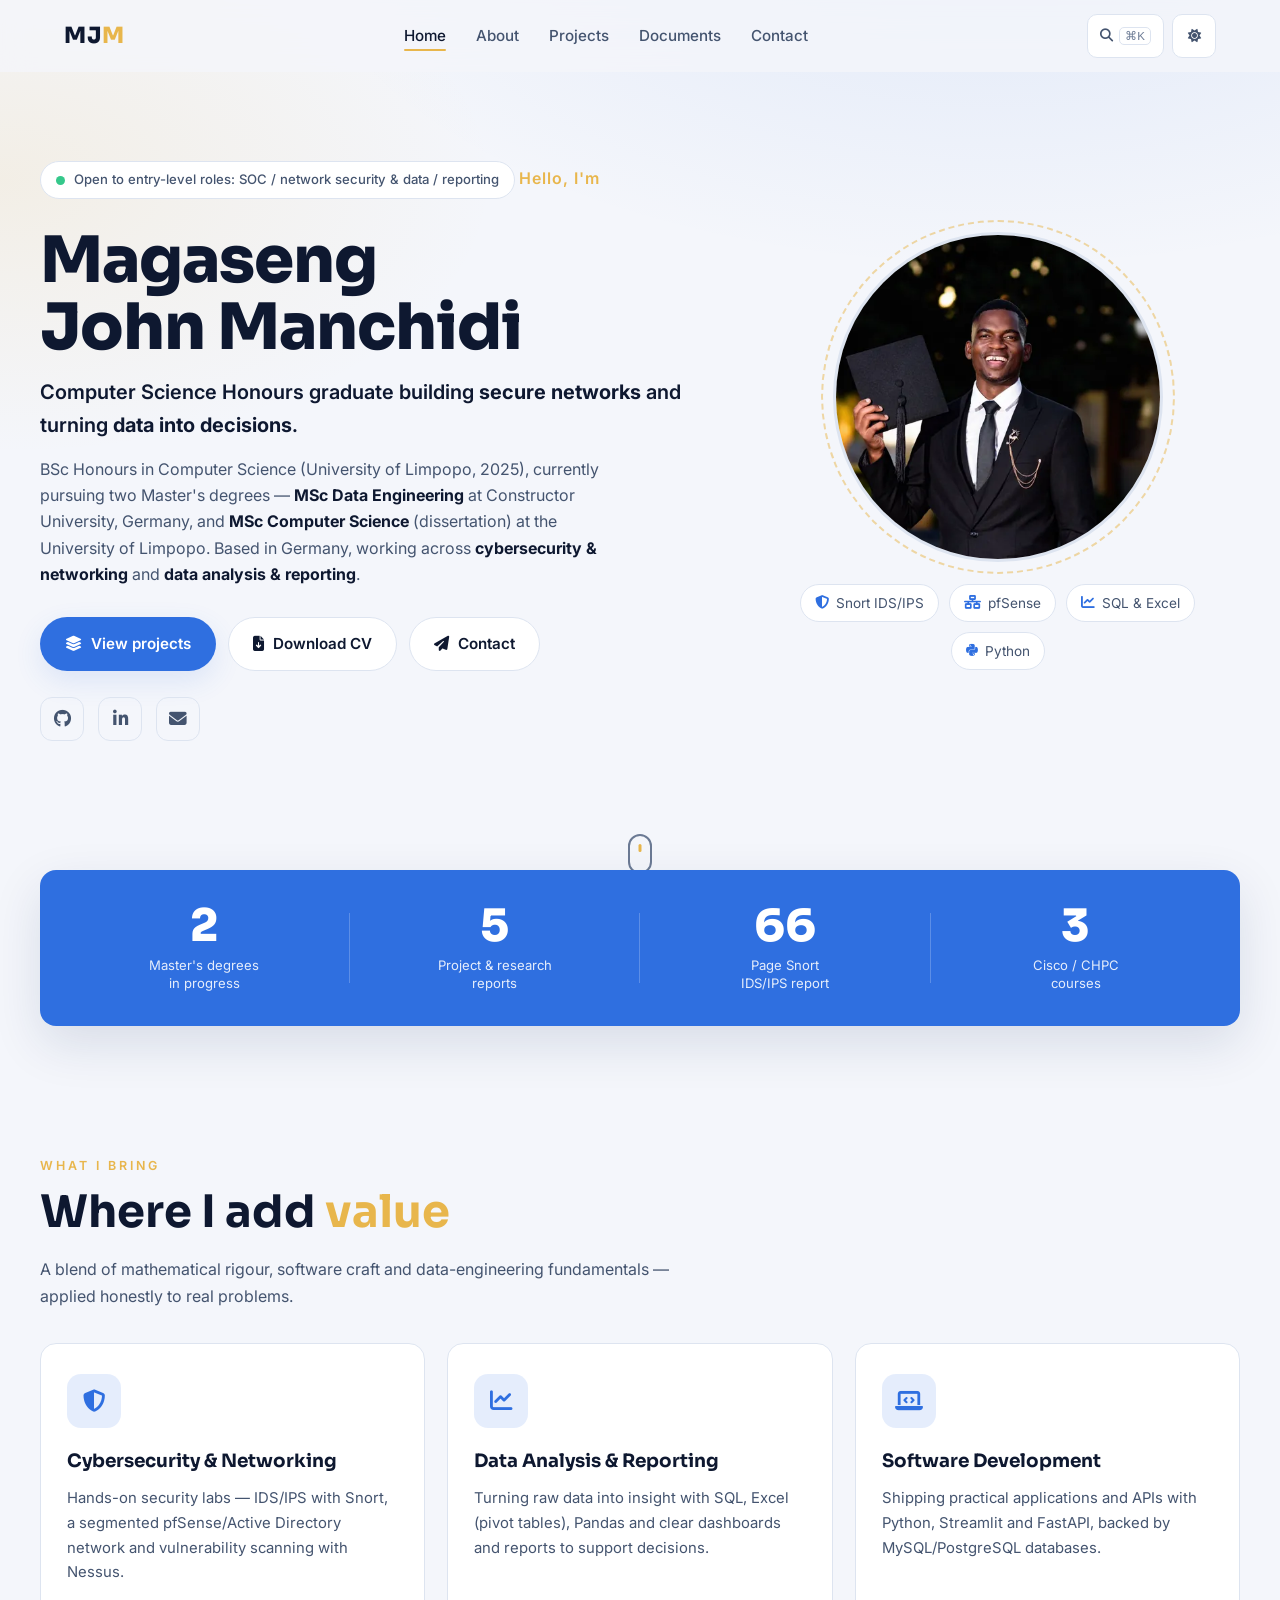
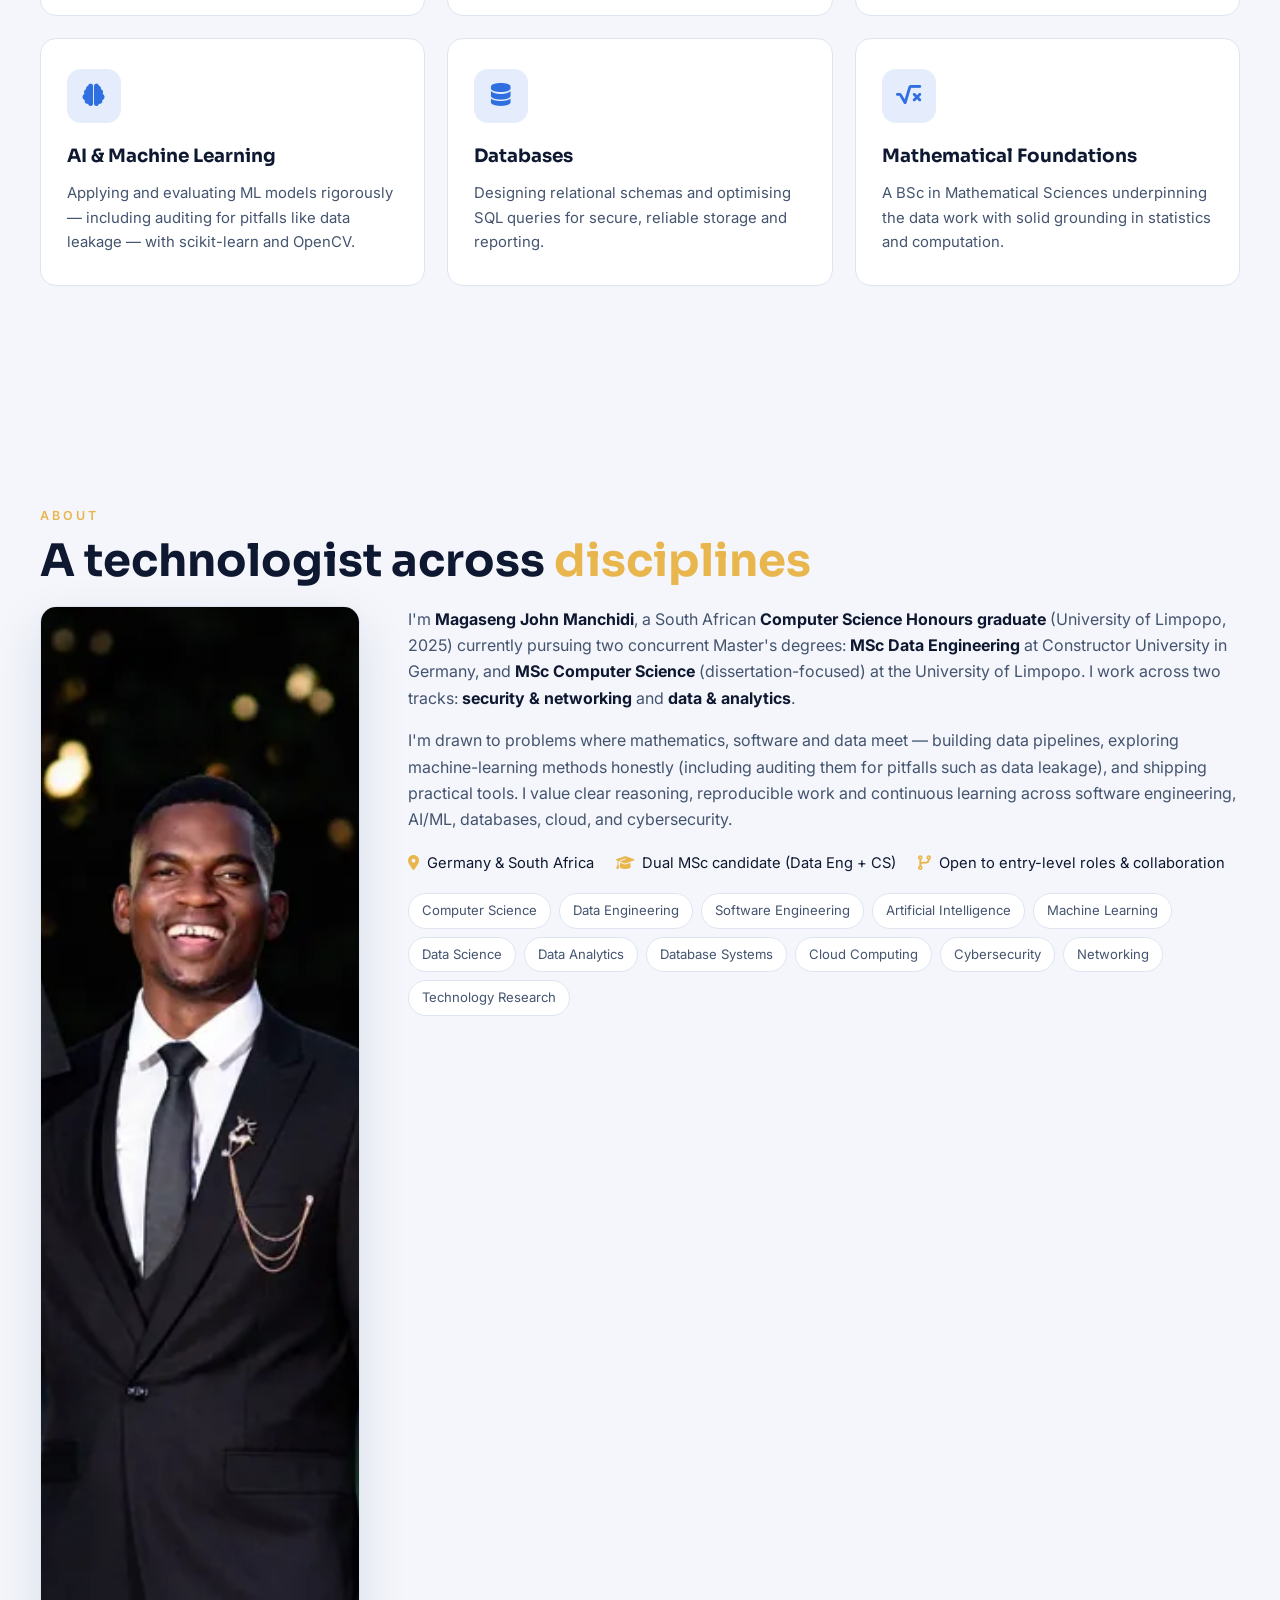
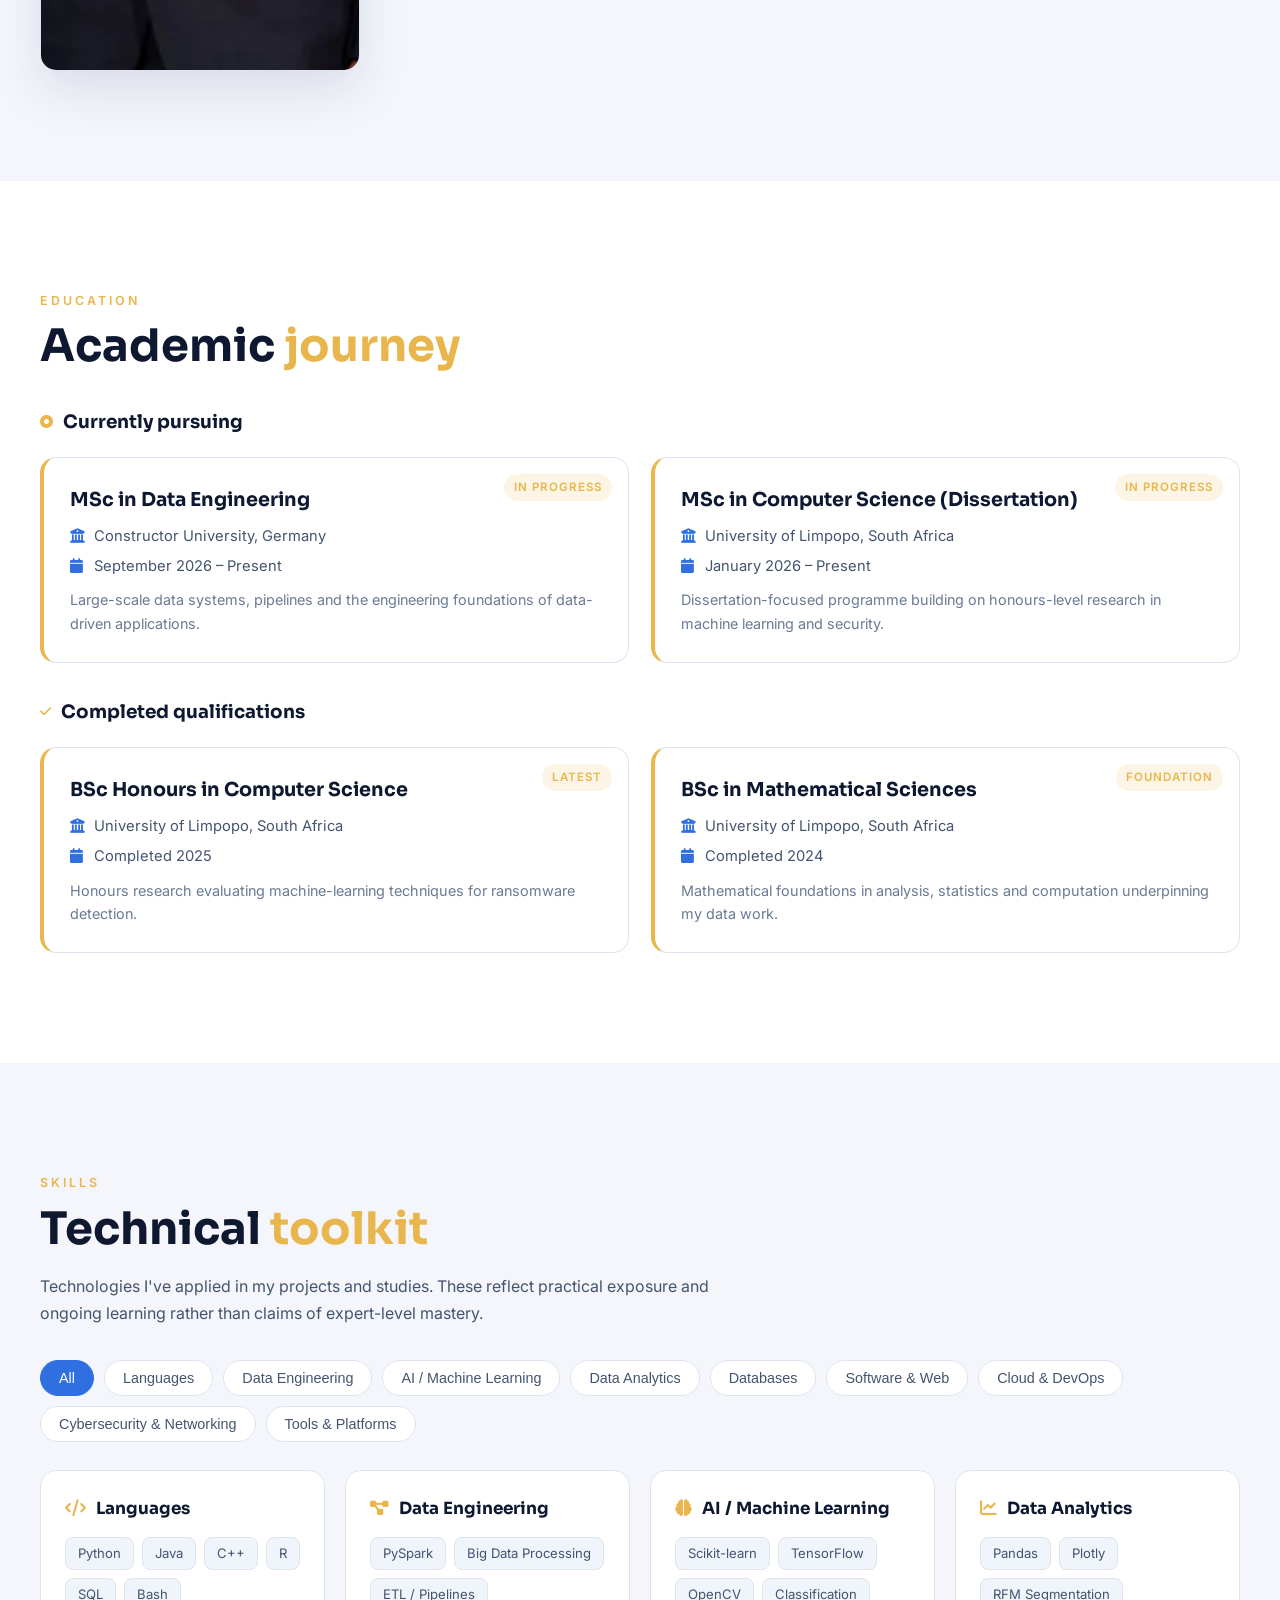
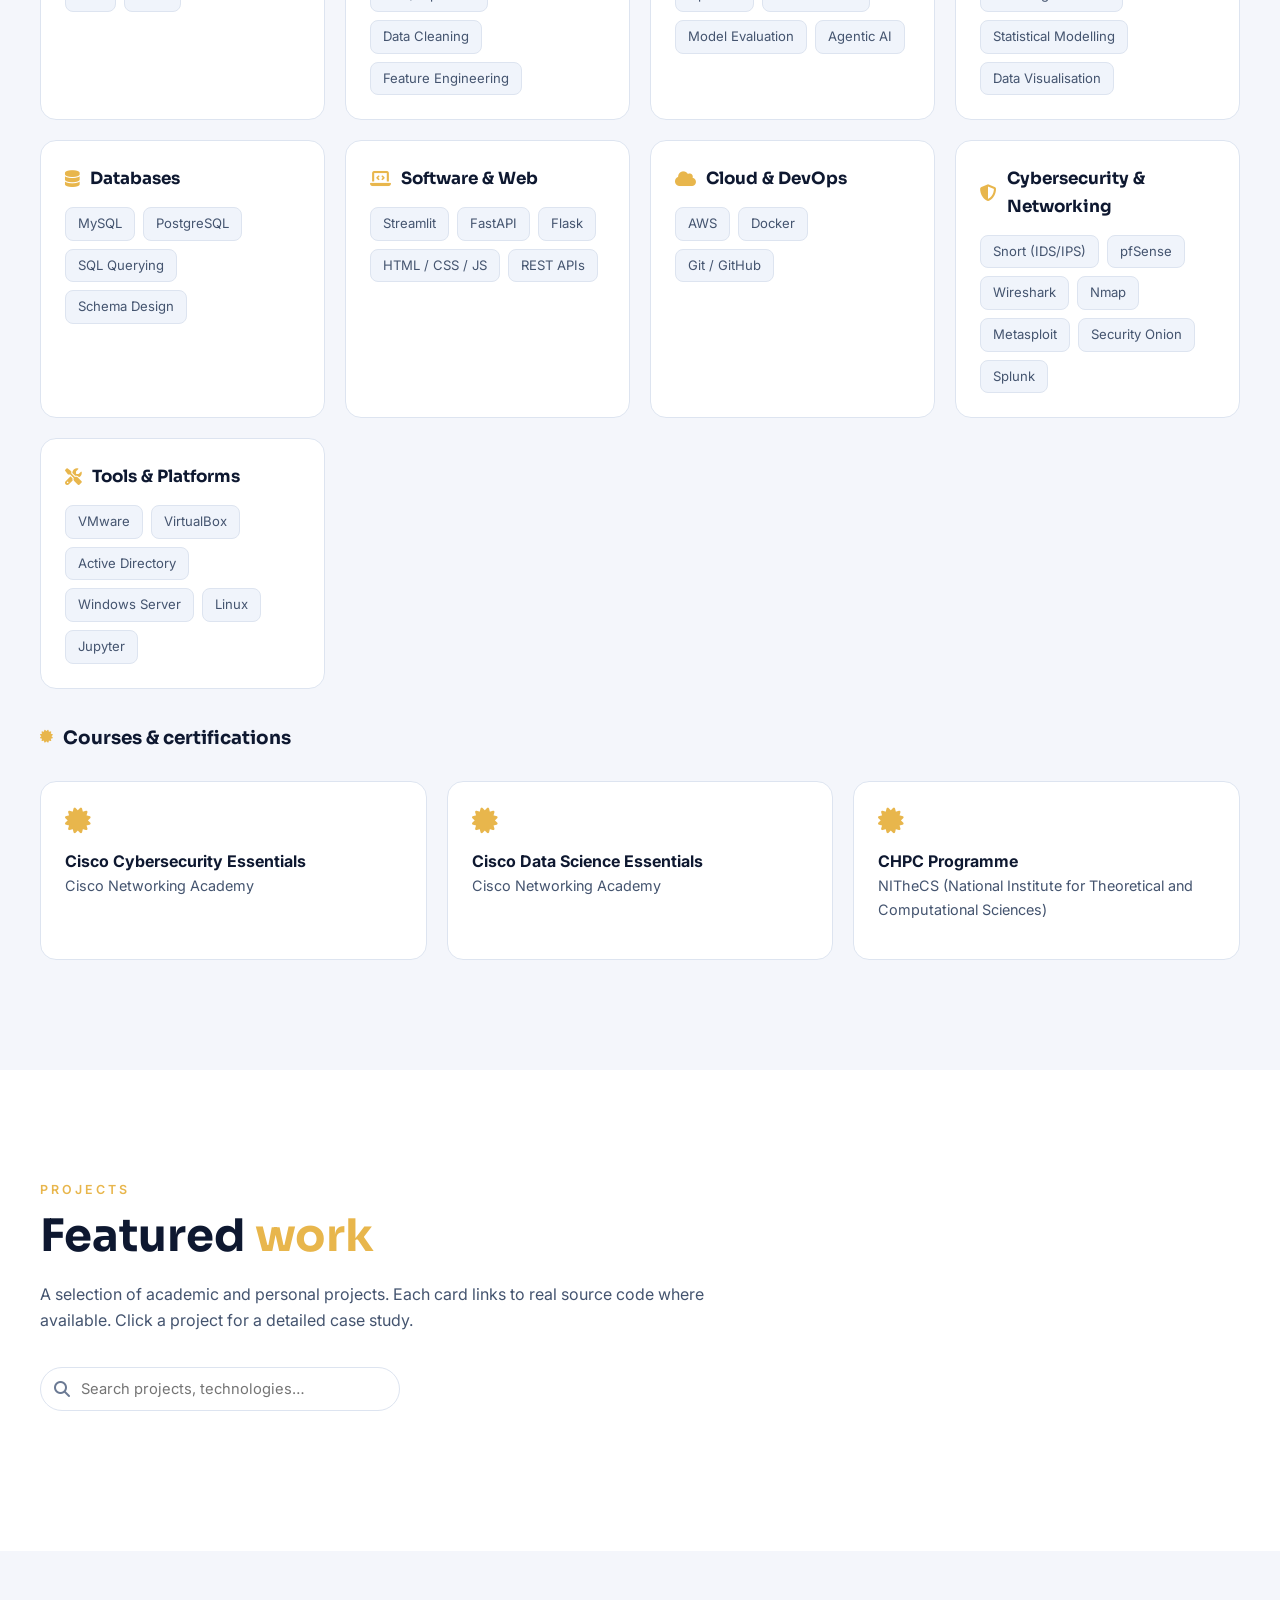
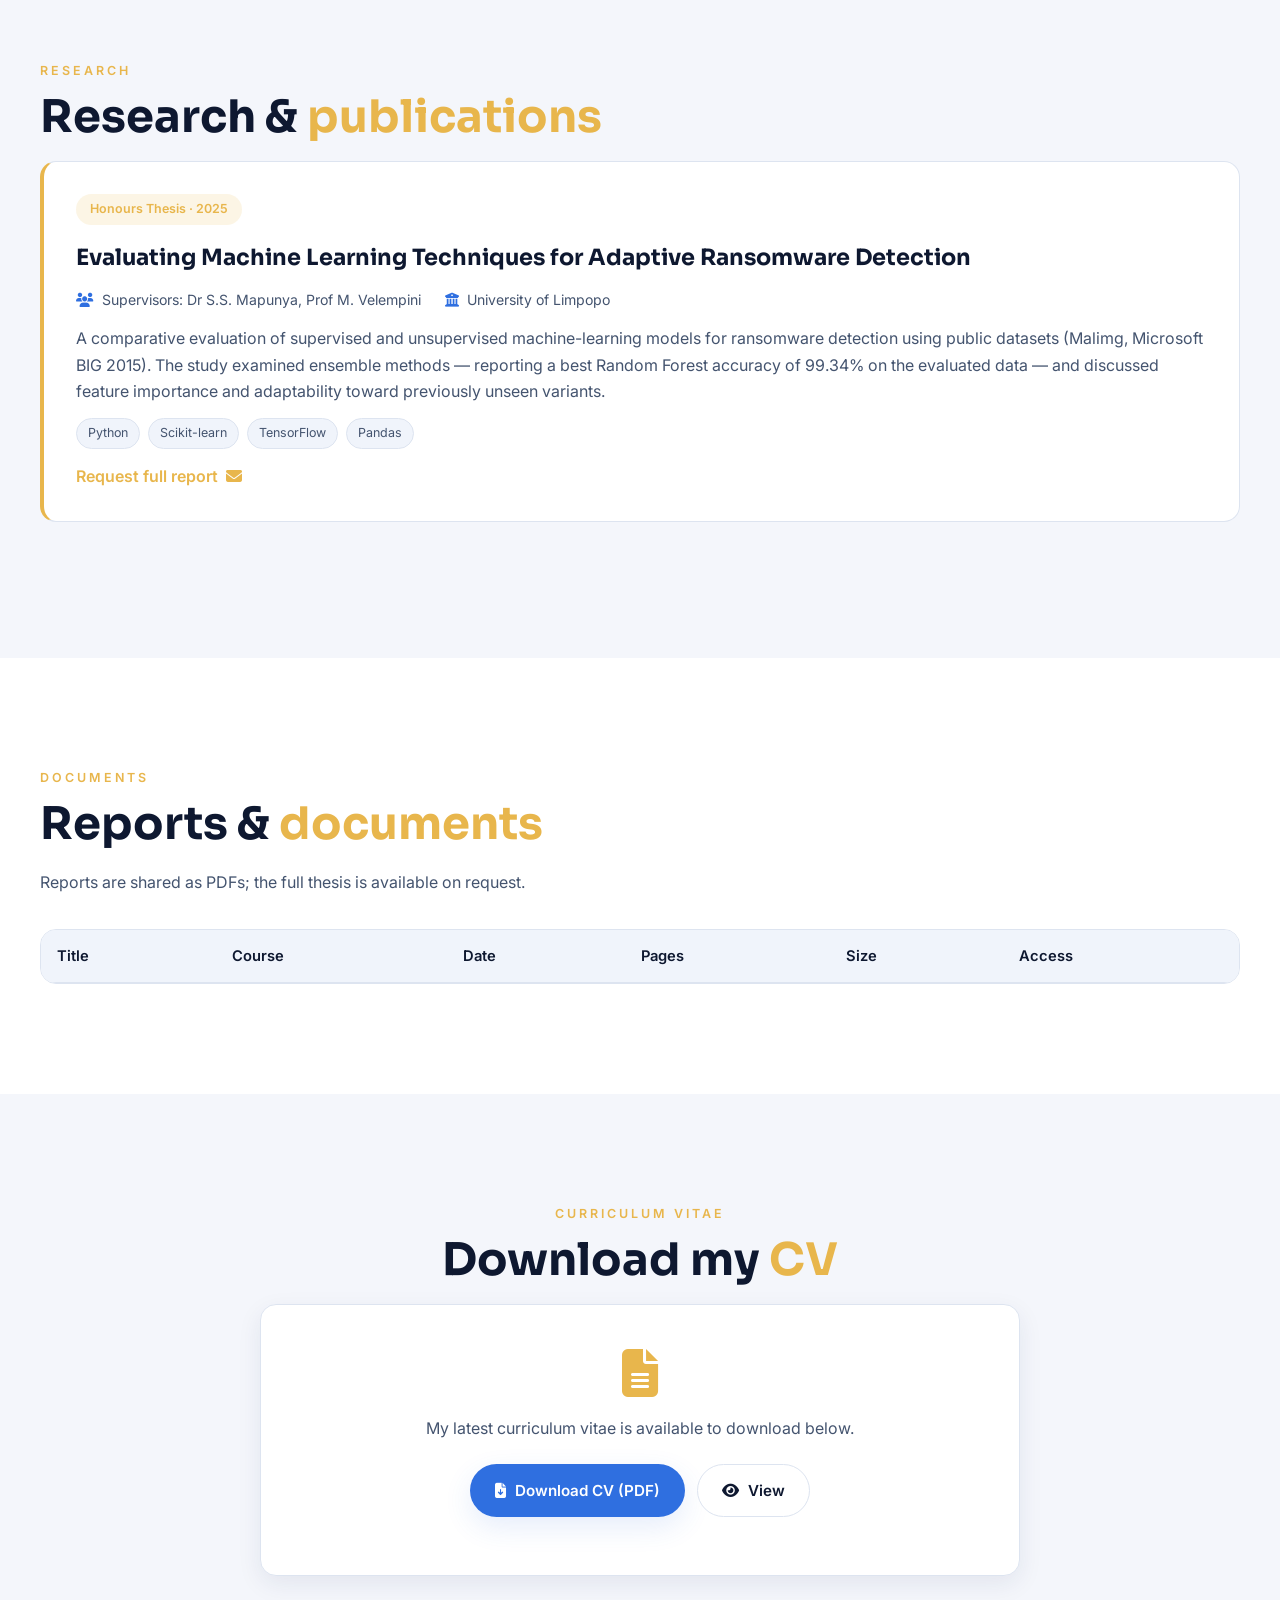
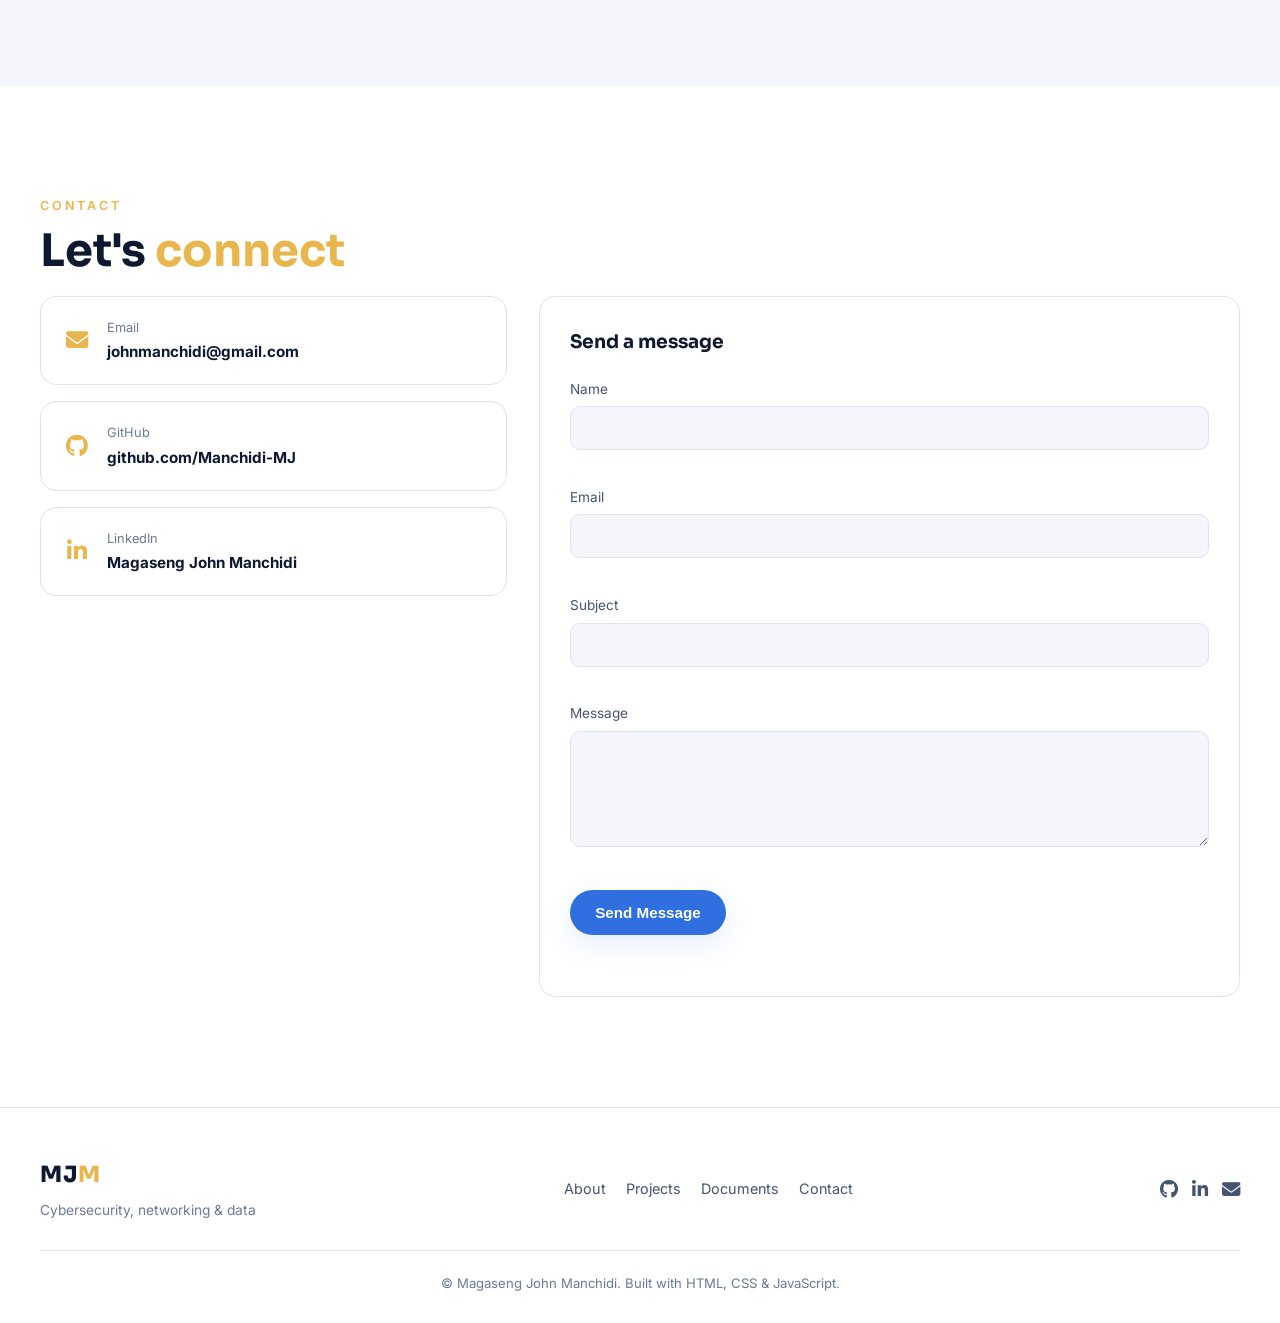
==== commit c21cccf8: "fix(responsive): polish layout for 360–1920px; safe areas, tap targets, no overflow - viewport meta:" ====
--- a/index.html
+++ b/index.html
@@ -2,7 +2,7 @@
 <html lang="en" data-theme="dark">
 <head>
     <meta charset="UTF-8" />
-    <meta name="viewport" content="width=device-width, initial-scale=1.0" />
+    <meta name="viewport" content="width=device-width, initial-scale=1, viewport-fit=cover" />
     <meta name="color-scheme" content="dark light" />
 
     <!-- Primary Meta -->
--- a/style.css
+++ b/style.css
@@ -59,16 +59,21 @@
 
 /* ---------- Reset ---------- */
 *, *::before, *::after { margin: 0; padding: 0; box-sizing: border-box; }
-html { scroll-behavior: smooth; scroll-padding-top: var(--nav-h); }
+html { scroll-behavior: smooth; scroll-padding-top: calc(var(--nav-h) + 12px); }
 body {
     font-family: var(--font-sans);
     background: var(--bg);
     color: var(--text);
+    font-size: 1rem;              /* 16px base; never smaller on phones */
     line-height: 1.65;
     overflow-x: hidden;
     -webkit-font-smoothing: antialiased;
     transition: background var(--t), color var(--t);
 }
+/* Prevent long words / URLs / tokens from forcing horizontal scroll. */
+h1, h2, h3, h4, p, li, a, span, td, th { overflow-wrap: break-word; }
+/* Keep in-page anchors clear of the fixed header. */
+section[id] { scroll-margin-top: calc(var(--nav-h) + 12px); }
 img { max-width: 100%; display: block; }
 a { color: inherit; text-decoration: none; }
 /* Global guard: the hidden attribute must always hide, even when a later
@@ -127,7 +132,8 @@
 }
 header.scrolled { border-color: var(--border); box-shadow: var(--shadow-sm); }
 .nav {
-    max-width: var(--maxw); height: 100%; margin: 0 auto; padding: 0 24px;
+    max-width: var(--maxw); height: 100%; margin: 0 auto;
+    padding: 0 max(24px, env(safe-area-inset-right)) 0 max(24px, env(safe-area-inset-left));
     display: flex; align-items: center; justify-content: space-between;
 }
 .logo-mark { font-family: var(--font-display); font-weight: 800; font-size: 1.4rem; letter-spacing: 1px; }
@@ -145,21 +151,24 @@
 }
 .nav-actions { display: flex; align-items: center; gap: 8px; }
 .icon-btn {
-    display: inline-flex; align-items: center; gap: 6px;
+    display: inline-flex; align-items: center; justify-content: center; gap: 6px;
     background: var(--surface); border: 1px solid var(--border); color: var(--text-muted);
-    height: 40px; padding: 0 12px; border-radius: 10px; cursor: pointer;
+    min-width: 44px; height: 44px; padding: 0 12px; border-radius: 10px; cursor: pointer;
     transition: var(--t-fast);
 }
 .icon-btn:hover { color: var(--text); border-color: var(--blue); }
 .kbd-hint { font-size: 0.72rem; color: var(--text-dim); border: 1px solid var(--border); border-radius: 5px; padding: 1px 5px; }
-.menu-toggle { display: none; flex-direction: column; gap: 5px; width: 42px; height: 40px; align-items: center; justify-content: center; background: var(--surface); border: 1px solid var(--border); border-radius: 10px; cursor: pointer; }
+.menu-toggle { display: none; flex-direction: column; gap: 5px; width: 44px; height: 44px; align-items: center; justify-content: center; background: var(--surface); border: 1px solid var(--border); border-radius: 10px; cursor: pointer; }
 .menu-toggle span { width: 20px; height: 2px; background: var(--text); border-radius: 2px; transition: var(--t-fast); }
 .menu-toggle.active span:nth-child(1) { transform: translateY(7px) rotate(45deg); }
 .menu-toggle.active span:nth-child(2) { opacity: 0; }
 .menu-toggle.active span:nth-child(3) { transform: translateY(-7px) rotate(-45deg); }
 
 /* ---------- Layout ---------- */
-.section { padding: 110px 24px; position: relative; }
+.section {
+    padding: 110px max(24px, env(safe-area-inset-right)) 110px max(24px, env(safe-area-inset-left));
+    position: relative;
+}
 .section.alt { background: var(--bg-2); }
 .wrap { max-width: var(--maxw); margin: 0 auto; }
 .center-wrap { max-width: 760px; margin: 0 auto; text-align: center; }
@@ -245,7 +254,7 @@
 .stat-label { display: block; margin-top: 8px; font-size: 0.82rem; color: rgba(255,255,255,0.88); line-height: 1.35; }
 
 /* ---------- Services / What I bring ---------- */
-.services-grid { display: grid; grid-template-columns: repeat(auto-fit, minmax(300px, 1fr)); gap: 22px; }
+.services-grid { display: grid; grid-template-columns: repeat(auto-fit, minmax(min(100%, 300px), 1fr)); gap: 22px; }
 .service-card { background: var(--surface); border: 1px solid var(--border); border-radius: var(--radius); padding: 30px 26px; transition: var(--t); position: relative; overflow: hidden; }
 .service-card::before { content: ''; position: absolute; inset: 0 0 auto 0; height: 3px; background: linear-gradient(90deg, var(--blue), var(--gold)); transform: scaleX(0); transform-origin: left; transition: transform var(--t); }
 .service-card:hover { transform: translateY(-6px); box-shadow: var(--shadow); border-color: var(--blue); }
@@ -278,7 +287,7 @@
 }
 .chip-btn:hover { color: var(--text); border-color: var(--blue); }
 .chip-btn.active { background: var(--blue); color: #fff; border-color: var(--blue); }
-.skills-grid { display: grid; grid-template-columns: repeat(auto-fill, minmax(280px, 1fr)); gap: 20px; }
+.skills-grid { display: grid; grid-template-columns: repeat(auto-fill, minmax(min(100%, 280px), 1fr)); gap: 20px; }
 .skill-card { background: var(--surface); border: 1px solid var(--border); border-radius: var(--radius); padding: 24px; transition: var(--t); }
 .skill-card:hover { transform: translateY(-4px); box-shadow: var(--shadow-sm); border-color: var(--blue); }
 .skill-card h4 { display: flex; align-items: center; gap: 10px; font-family: var(--font-display); font-size: 1.05rem; margin-bottom: 14px; }
@@ -292,7 +301,7 @@
 .search-box i { position: absolute; left: 14px; top: 50%; transform: translateY(-50%); color: var(--text-dim); }
 .search-box input { width: 100%; padding: 12px 14px 12px 40px; border-radius: 50px; border: 1px solid var(--border); background: var(--surface); color: var(--text); font-family: inherit; font-size: 0.92rem; transition: var(--t-fast); }
 .search-box input:focus { outline: none; border-color: var(--blue); }
-.projects-grid { display: grid; grid-template-columns: repeat(auto-fill, minmax(330px, 1fr)); gap: 24px; }
+.projects-grid { display: grid; grid-template-columns: repeat(auto-fill, minmax(min(100%, 330px), 1fr)); gap: 24px; }
 .project-card {
     background: var(--surface); border: 1px solid var(--border); border-radius: var(--radius);
     overflow: hidden; display: flex; flex-direction: column; transition: var(--t); cursor: pointer;
@@ -328,14 +337,14 @@
 .tag { font-size: 0.78rem; padding: 4px 11px; border-radius: 50px; background: var(--surface-2); border: 1px solid var(--border); color: var(--text-muted); }
 .link-arrow { color: var(--gold); font-weight: 600; display: inline-flex; align-items: center; gap: 8px; transition: var(--t-fast); }
 .link-arrow:hover { gap: 12px; }
-.research-grid { display: grid; grid-template-columns: repeat(auto-fit, minmax(270px, 1fr)); gap: 20px; }
+.research-grid { display: grid; grid-template-columns: repeat(auto-fit, minmax(min(100%, 270px), 1fr)); gap: 20px; }
 .research-card { background: var(--surface); border: 1px solid var(--border); border-radius: var(--radius); padding: 24px; transition: var(--t); }
 .research-card:hover { transform: translateY(-4px); box-shadow: var(--shadow-sm); border-color: var(--blue); }
 .research-card h4 { font-family: var(--font-display); margin-bottom: 10px; }
 .research-card p { color: var(--text-muted); font-size: 0.9rem; margin-bottom: 12px; }
 
 /* ---------- GitHub ---------- */
-.gh-grid { display: grid; grid-template-columns: repeat(auto-fill, minmax(300px, 1fr)); gap: 20px; margin-bottom: 10px; }
+.gh-grid { display: grid; grid-template-columns: repeat(auto-fill, minmax(min(100%, 300px), 1fr)); gap: 20px; margin-bottom: 10px; }
 .gh-loading, .gh-error { grid-column: 1/-1; text-align: center; color: var(--text-dim); padding: 30px 0; }
 .gh-card { background: var(--surface); border: 1px solid var(--border); border-radius: var(--radius); padding: 22px; display: flex; flex-direction: column; transition: var(--t); }
 .gh-card:hover { transform: translateY(-4px); box-shadow: var(--shadow-sm); border-color: var(--blue); }
@@ -385,7 +394,7 @@
 
 /* ---------- Back to top ---------- */
 .back-to-top {
-    position: fixed; bottom: 26px; right: 26px; width: 48px; height: 48px;
+    position: fixed; bottom: max(26px, env(safe-area-inset-bottom)); right: max(26px, env(safe-area-inset-right)); width: 48px; height: 48px;
     border-radius: 14px; border: 1px solid var(--border); background: var(--surface);
     color: var(--text); cursor: pointer; display: grid; place-items: center;
     opacity: 0; visibility: hidden; transform: translateY(10px); transition: var(--t); z-index: 900;
@@ -474,8 +483,32 @@
     .nav-link.active { background: var(--surface); }
     .menu-toggle { display: flex; }
     .kbd-hint { display: none; }
-    .section { padding: 80px 20px; }
+    .section { padding: 80px max(20px, env(safe-area-inset-right)) 80px max(20px, env(safe-area-inset-left)); }
     .modal-body, .modal-head { padding: 24px; }
+
+    /* Comfortable reading + easy tapping on phones (req 5, 6) */
+    .hero-bio, .section-lead, .about-body p, .service-card p,
+    .project-desc, .research-feature p, .research-card p { font-size: 1rem; }
+    .hero-buttons .btn { flex: 1 1 auto; justify-content: center; min-height: 48px; }
+    .nav-link { min-height: 44px; display: flex; align-items: center; }
+    .chip-btn { min-height: 44px; }
+    .doc-link { min-height: 44px; align-items: center; }
+    .project-links a, .case-link { min-height: 44px; display: inline-flex; align-items: center; }
+    .contact-card { min-height: 56px; }
+    /* Give the mobile nav panel safe-area breathing room under a notch */
+    .nav-links { padding-left: max(16px, env(safe-area-inset-left)); padding-right: max(16px, env(safe-area-inset-right)); }
+    /* Projects controls stack cleanly; search goes full width */
+    .projects-controls { flex-direction: column; align-items: stretch; }
+    .search-box { max-width: none; }
+}
+
+/* Extra-small phones (360px / 390px): tighten spacing, shrink display type a touch */
+@media (max-width: 400px) {
+    .section { padding-top: 64px; padding-bottom: 64px; }
+    .hero { padding-top: calc(var(--nav-h) + 24px); }
+    .stats-grid { padding: 24px 16px; }
+    .research-feature { padding: 22px; }
+    .modal-body, .modal-head { padding: 18px; }
 }
 
 /* ---------- Reduced motion ---------- */
@@ -511,7 +544,7 @@
 .m-meta .status-badge { margin-left: 6px; }
 
 /* ===== Certifications ===== */
-.cert-grid { display: grid; grid-template-columns: repeat(auto-fit, minmax(260px, 1fr)); gap: 20px; margin-top: 28px; }
+.cert-grid { display: grid; grid-template-columns: repeat(auto-fit, minmax(min(100%, 260px), 1fr)); gap: 20px; margin-top: 28px; }
 .cert-card {
     background: var(--surface); border: 1px solid var(--border); border-radius: 16px;
     padding: 26px 24px; transition: transform 0.2s var(--ease), border-color 0.2s var(--ease);
